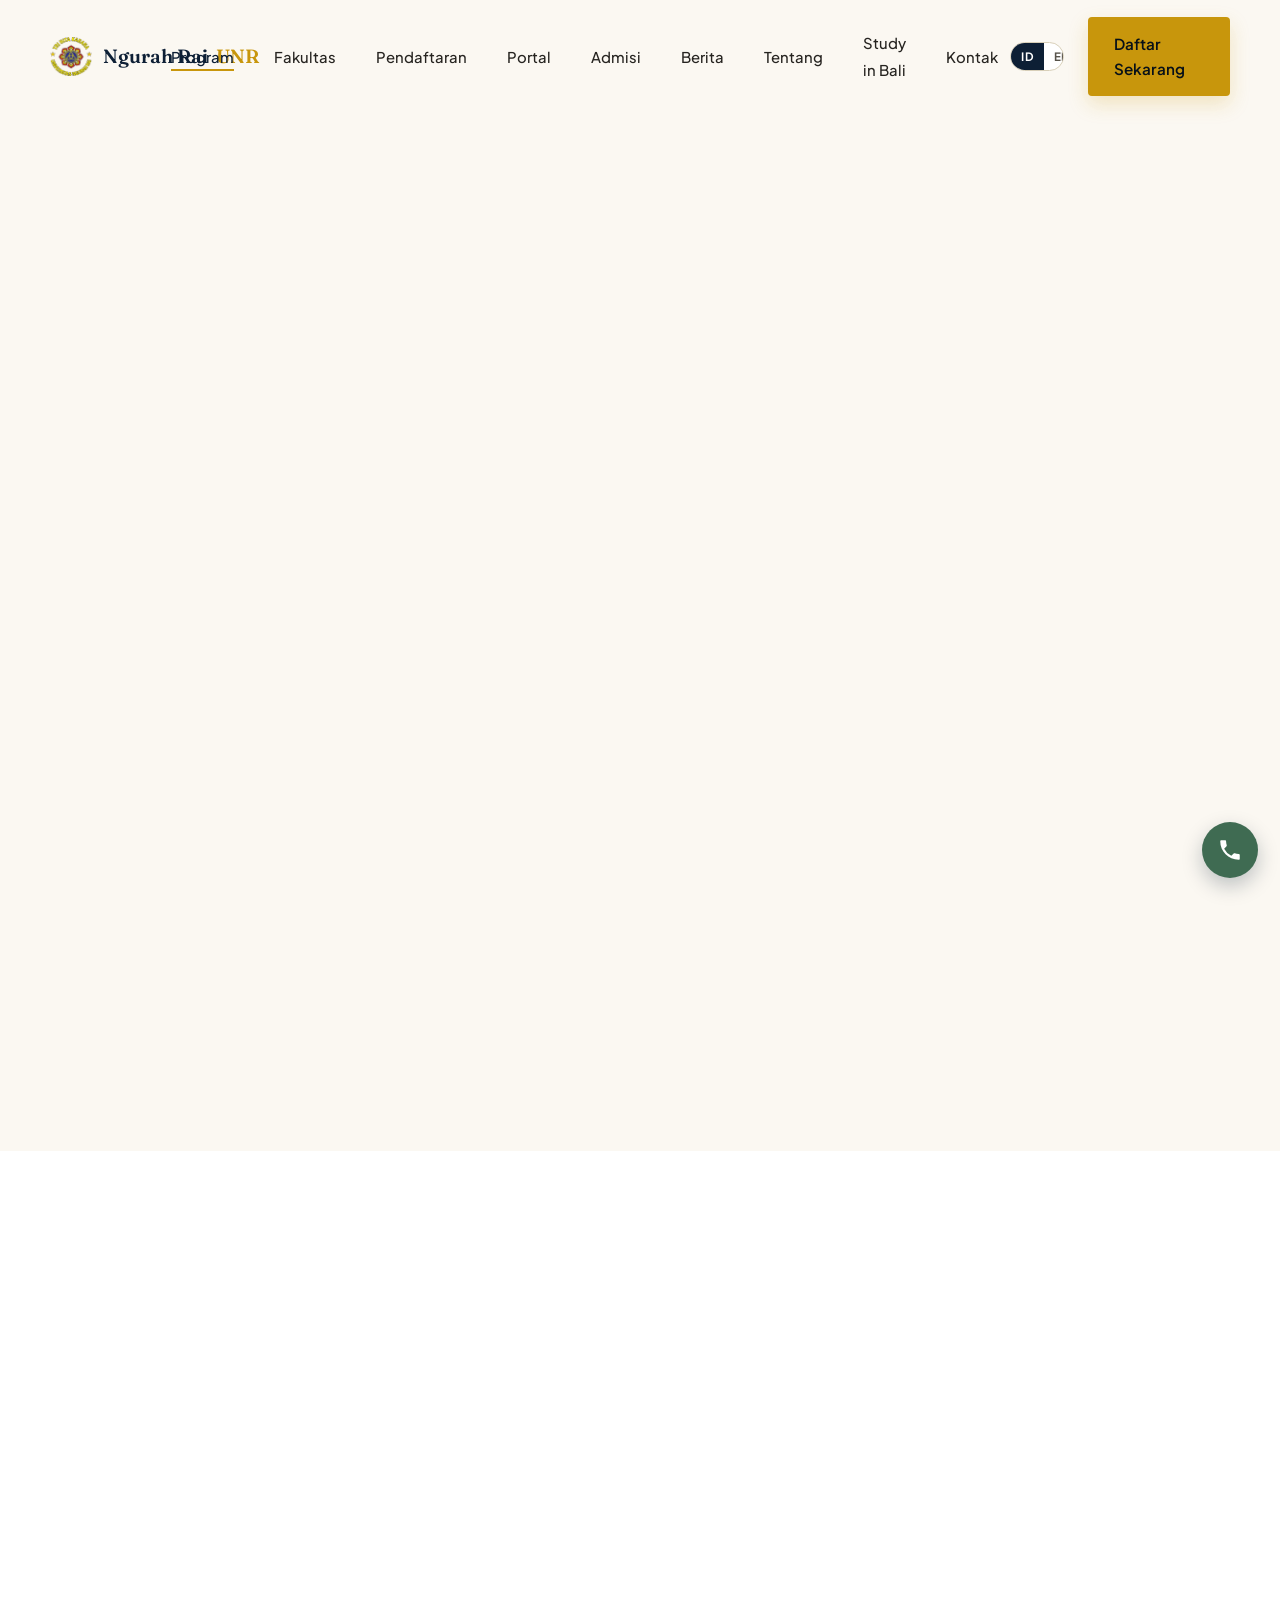
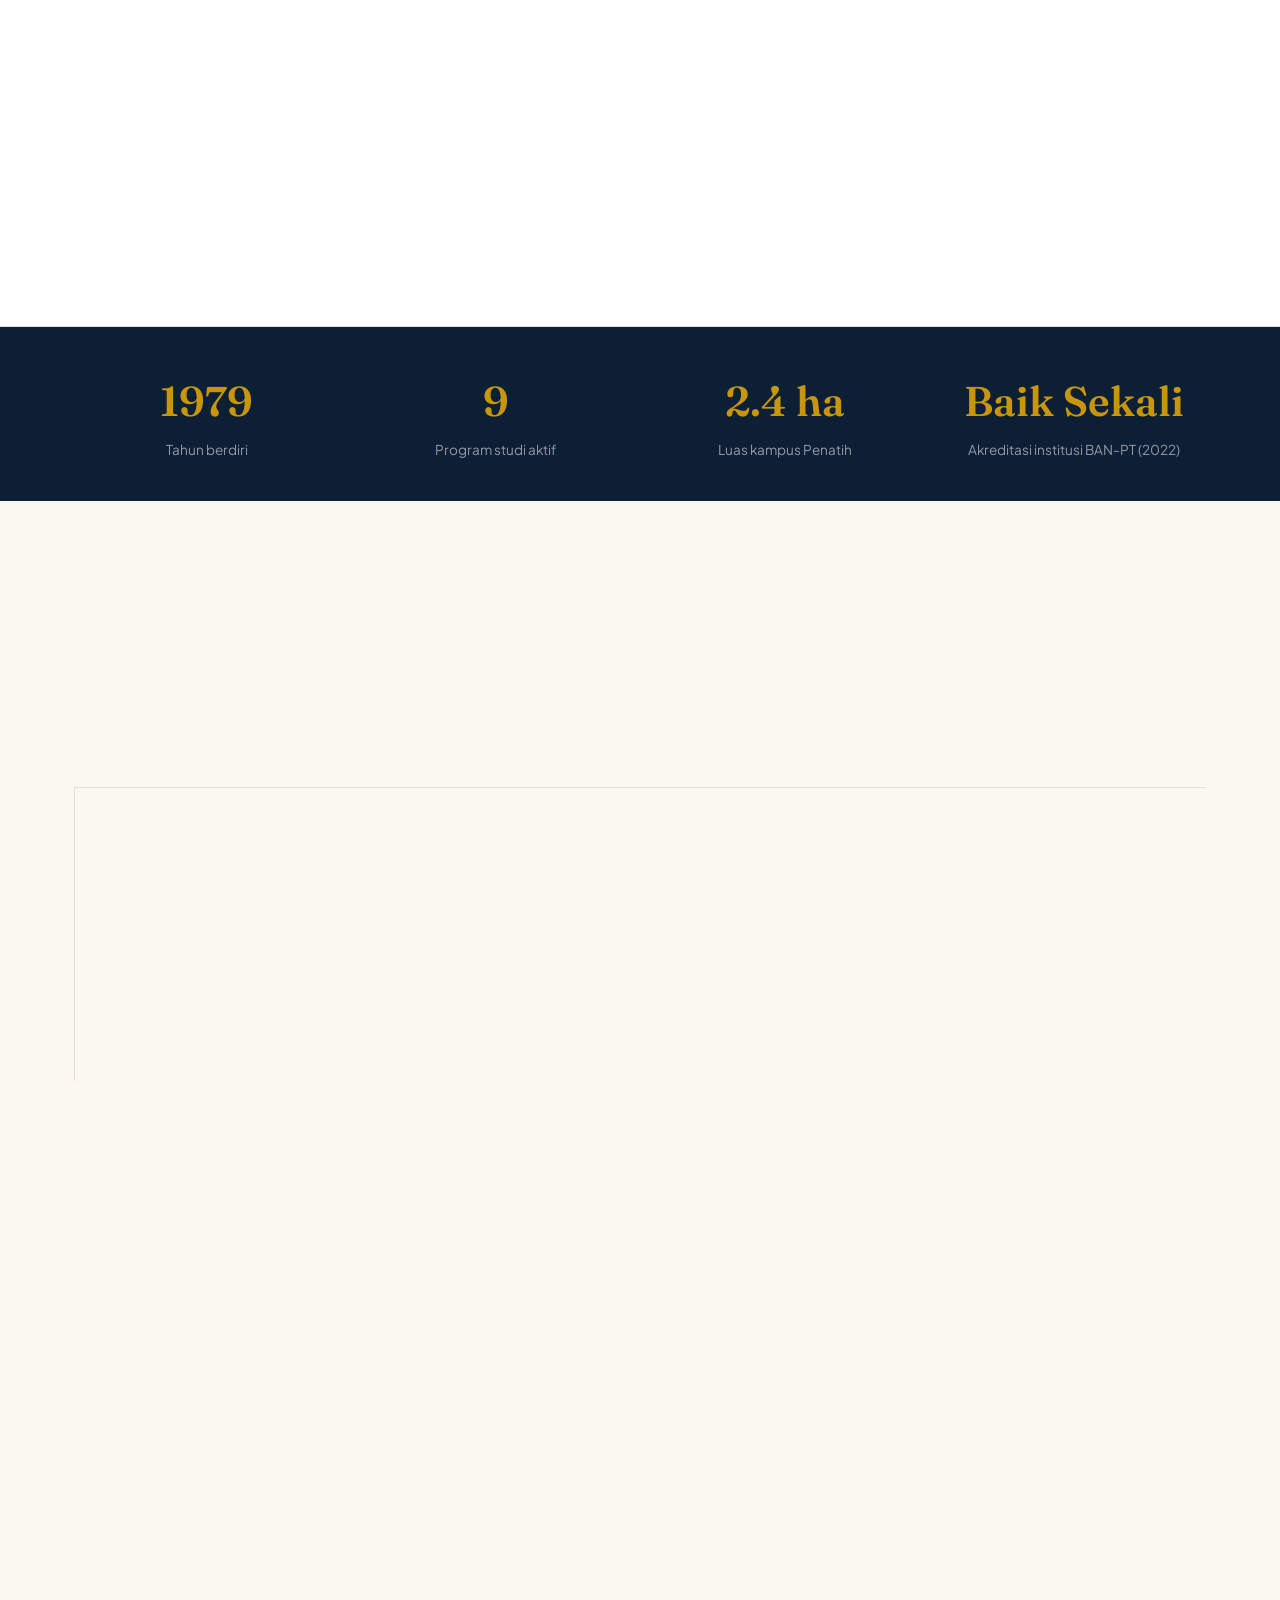
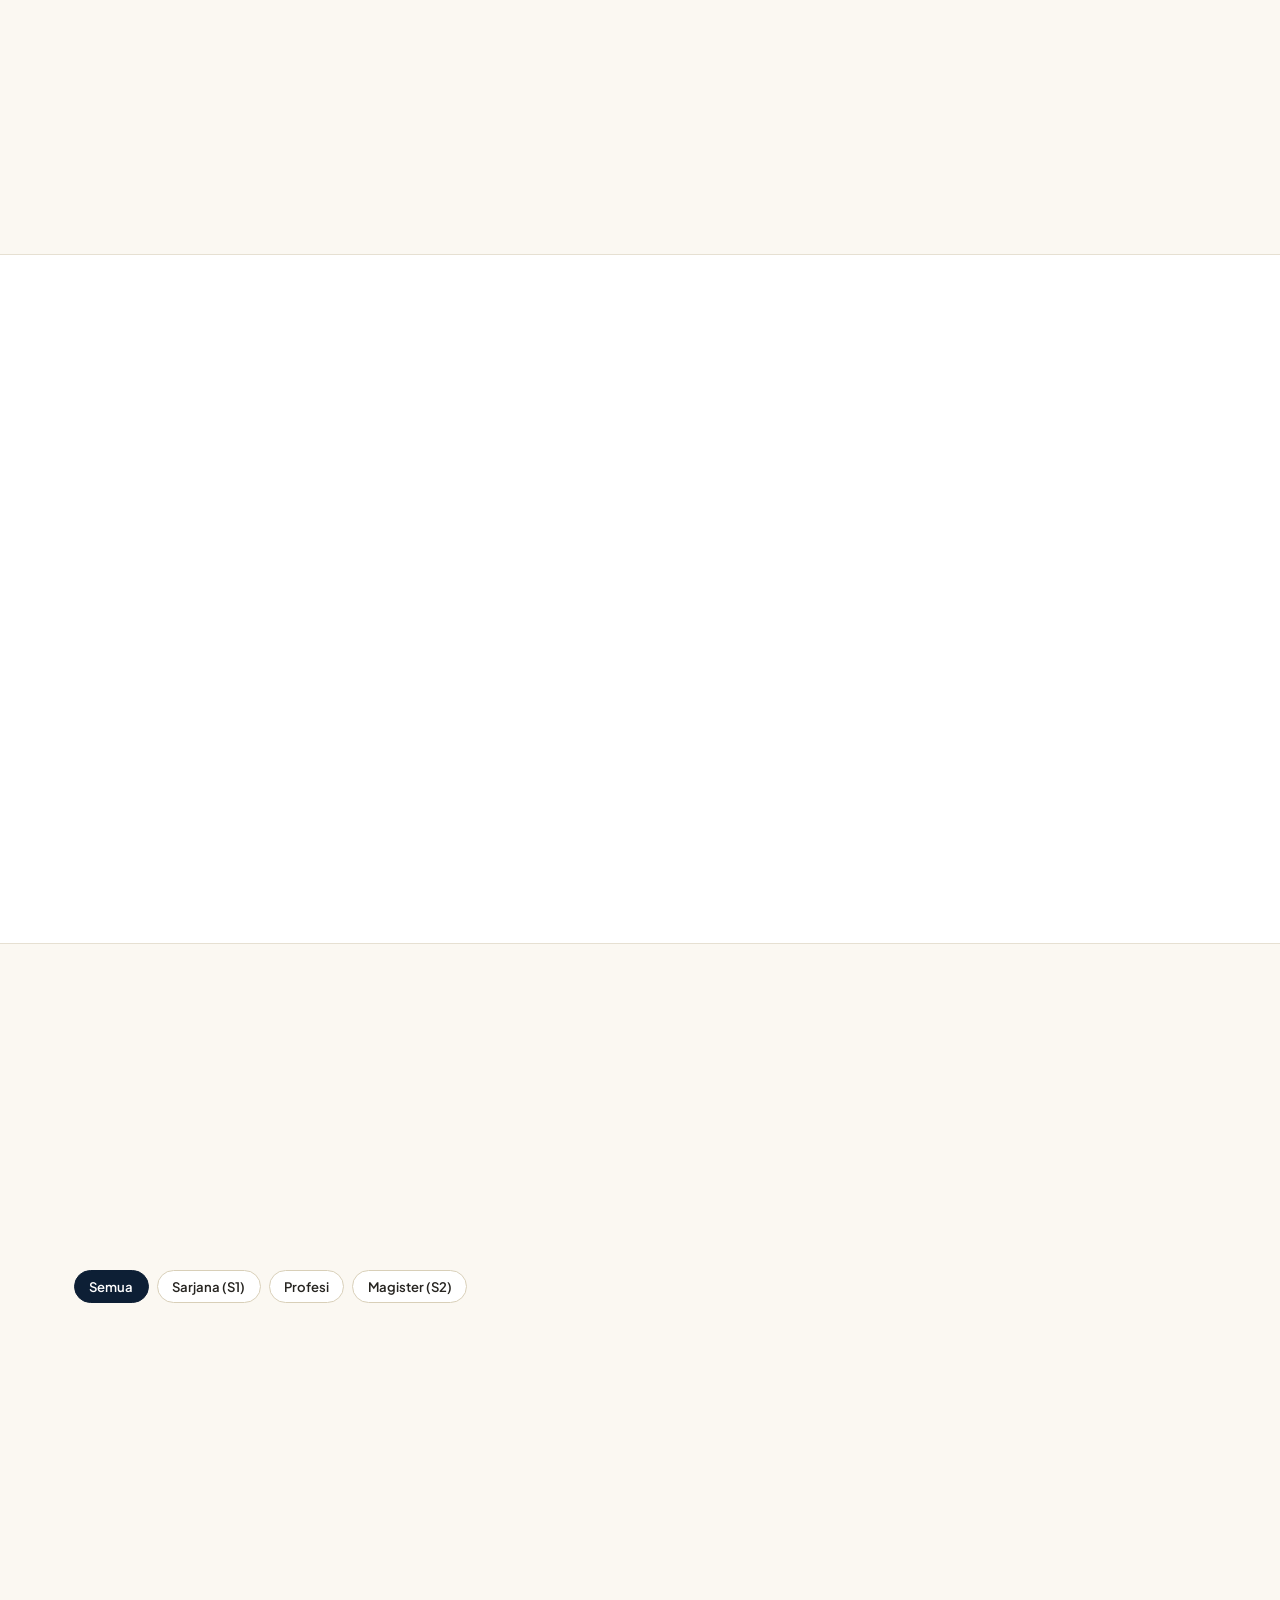
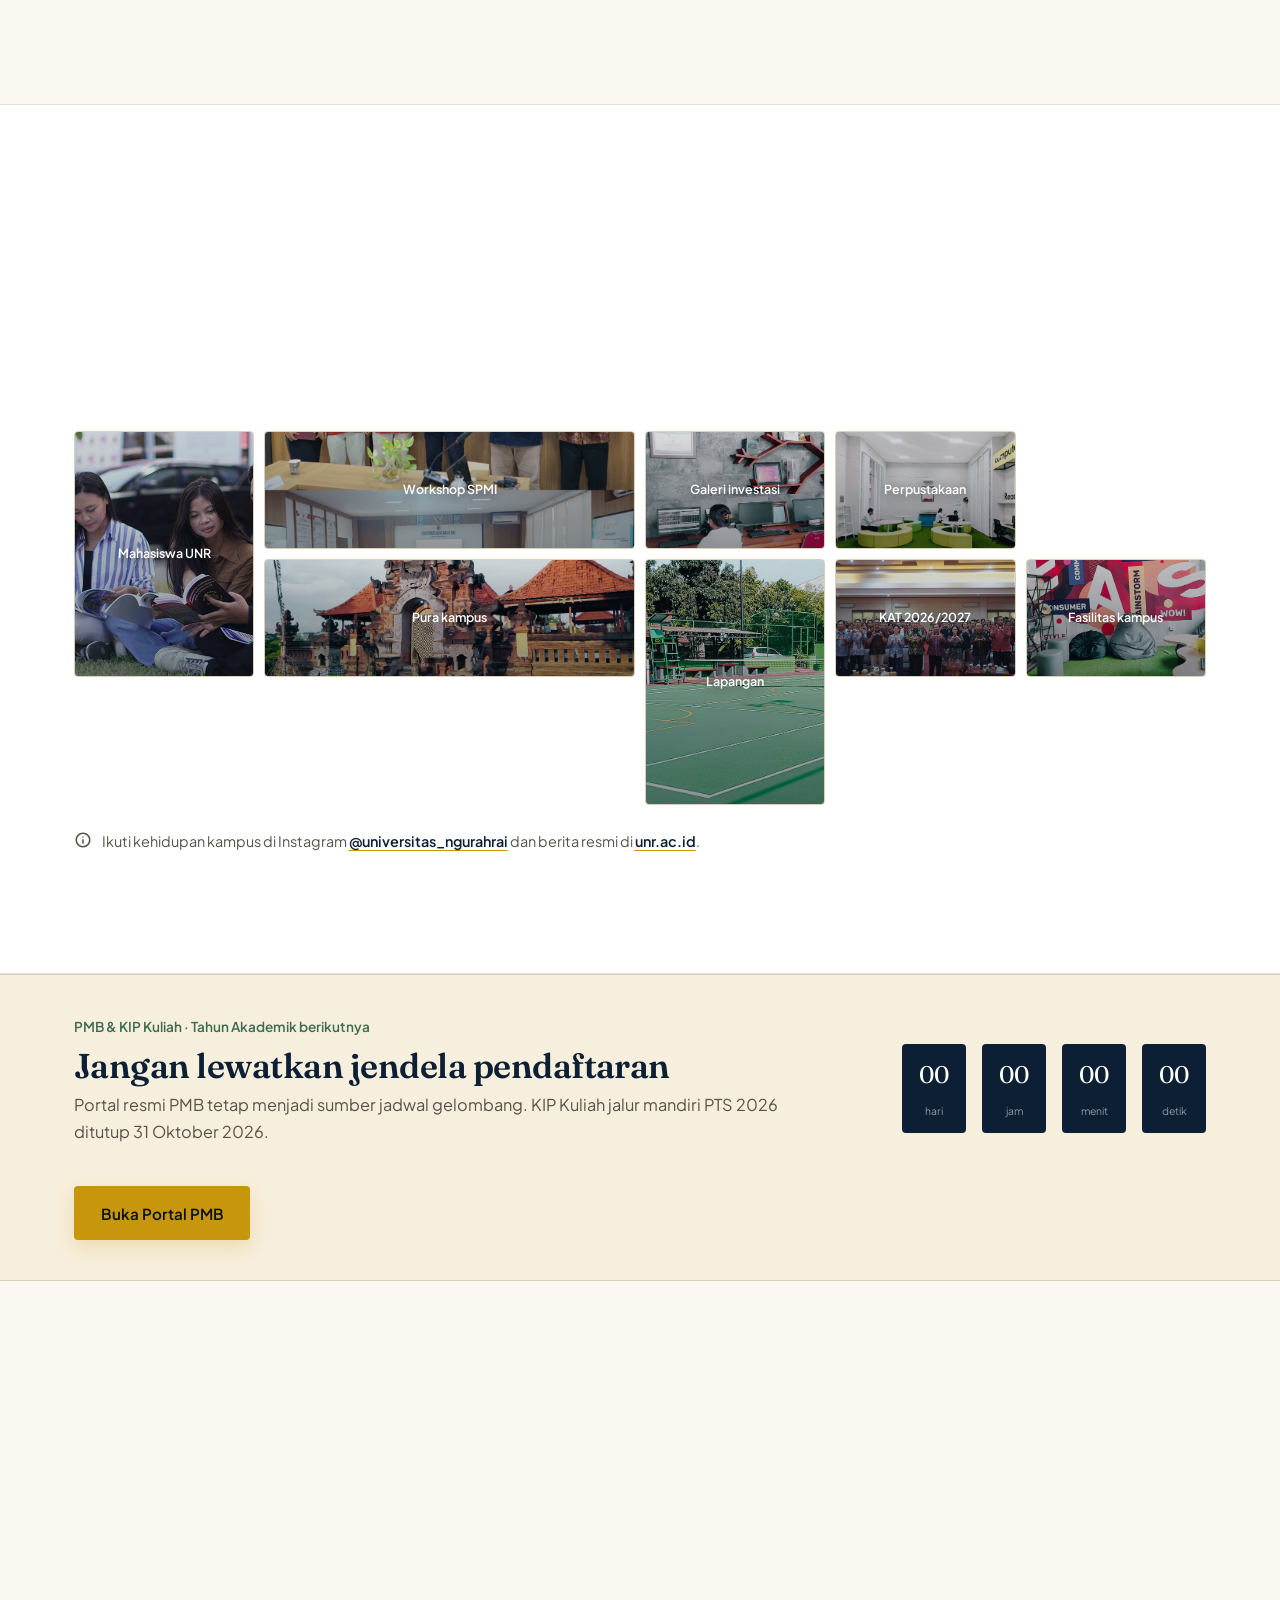
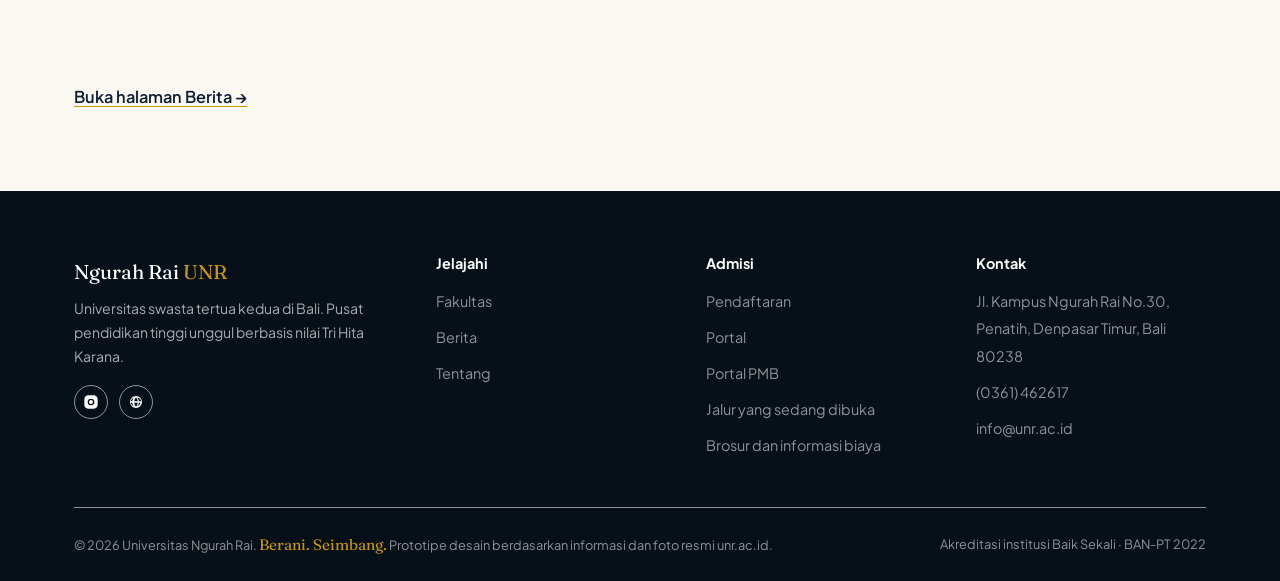
==== index.html @ 40f08c96 "Bring every page in line with the locked brand spec and Study in Bali. Add SEO/OG, split PMB fees fr" ====
<!DOCTYPE html>
<html lang="id">
<head>
<meta charset="UTF-8">
<meta name="viewport" content="width=device-width, initial-scale=1.0">
<title>UNR Denpasar — Berani sejak dari nama. Seimbang dalam setiap langkah.</title>
<meta name="description" content="Kampus swasta tertua kedua di Bali, berdiri 23 Mei 1979 di Denpasar. Empat fakultas, sembilan program studi, berlandaskan Tri Hita Karana.">
<link rel="canonical" href="https://unr.ac.id/">
<meta property="og:title" content="UNR Denpasar — Berani sejak dari nama. Seimbang dalam setiap langkah.">
<meta property="og:description" content="Kampus swasta tertua kedua di Bali, berdiri 23 Mei 1979 di Denpasar. Empat fakultas, sembilan program studi, berlandaskan Tri Hita Karana.">
<meta property="og:image" content="https://unr.ac.id/assets/img/hero.jpg">
<meta property="og:url" content="https://unr.ac.id/">
<meta property="og:type" content="website">
<meta name="twitter:card" content="summary_large_image">
<link rel="preconnect" href="https://fonts.googleapis.com">
<link rel="preconnect" href="https://fonts.gstatic.com" crossorigin>
<link href="https://fonts.googleapis.com/css2?family=Fraunces:ital,opsz,wght@0,9..144,400;0,9..144,500;0,9..144,600;1,9..144,500&family=Plus+Jakarta+Sans:wght@400;500;600;700&display=swap" rel="stylesheet">
<link rel="icon" href="/favicon.ico" sizes="any">
<link rel="icon" type="image/png" sizes="32x32" href="/assets/img/favicon-32.png">
<link rel="icon" type="image/png" sizes="192x192" href="/assets/img/favicon-192.png">
<link rel="apple-touch-icon" href="/apple-touch-icon.png">
<link rel="stylesheet" href="assets/style.css">
</head>
<body data-page="home">
<a class="skip-link" href="#main" data-i18n="skip">Langsung ke konten</a>
<div class="nav-overlay" aria-hidden="true"></div>

<header class="site-header">
  <div class="container nav-row">
    <a href="index.html" class="brand">
      <img src="assets/img/logo.png" alt="UNR" class="brand-logo">
      <span class="wordmark">Ngurah Rai <span>UNR</span></span>
    </a>
    <nav aria-label="Navigasi utama">
      <ul class="nav-links">
        <li><a href="index.html#program" class="active" data-i18n="nav.program">Program</a></li>
        <li><a href="fakultas.html" data-i18n="nav.fakultas">Fakultas</a></li>
        <li><a href="pendaftaran.html" data-i18n="nav.daftar">Pendaftaran</a></li>
        <li><a href="portal.html" data-i18n="nav.portal">Portal</a></li>
        <li><a href="pmb.html" data-i18n="nav.admisi">Admisi</a></li>
        <li><a href="berita.html" data-i18n="nav.berita">Berita</a></li>
        <li><a href="tentang.html" data-i18n="nav.tentang">Tentang</a></li>
          <li><a href="study-in-bali.html">Study in Bali</a></li>
        <li><a href="kontak.html" data-i18n="nav.kontak">Kontak</a></li>
      </ul>
    </nav>
    <div class="nav-cta">
      <div class="lang-switch" role="group" aria-label="Language">
        <button type="button" data-lang="id" class="active">ID</button>
        <button type="button" data-lang="en">EN</button>
      </div>
      <a href="pmb.html" class="btn btn-primary" data-i18n="cta.apply">Daftar Sekarang</a>
      <button class="nav-toggle" aria-label="Buka menu" aria-expanded="false" data-i18n-aria="cta.menu">
        <svg viewBox="0 0 24 24" fill="none" stroke="currentColor" stroke-width="2.2"><path d="M3 6h18M3 12h18M3 18h18"/></svg>
      </button>
    </div>
  </div>
</header>

<main id="main">

  <section class="hero">
    <div class="container hero-grid">
      <div>
      <div data-reveal>
        <p class="hero-eyebrow" data-i18n="hero.eyebrow">Universitas Ngurah Rai · Penatih, Denpasar Timur</p>
        <h1 data-hero-title>
          <span class="hero-word">Berani</span> <span class="hero-word">sejak</span>
          <span class="hero-word">dari</span> <span class="hero-word">nama.</span><br>
          <span class="hero-word">Seimbang</span> <span class="hero-word">dalam</span>
          <span class="hero-word">setiap</span> <span class="hero-word">langkah.</span>
        </h1>
        <dl class="hero-answers">
          <div>
            <dt>Siapa kami</dt>
            <dd>Universitas swasta di Penatih, Denpasar Timur — berdiri 23 Mei 1979, tertua kedua di Bali.</dd>
          </div>
          <div>
            <dt>Yang membedakan</dt>
            <dd class="position-line">Berani sejak dari nama. Seimbang dalam setiap langkah.</dd>
          </div>
          <div>
            <dt>Yang bisa dipelajari</dt>
            <dd>Empat fakultas, sembilan program: Arsitektur, Teknik Sipil, Profesi Insinyur, Manajemen, Hukum, Administrasi Publik, Magister Hukum, Magister Administrasi Publik, Magister Manajemen Inovasi.</dd>
          </div>
          <div>
            <dt>Berapa biayanya</dt>
            <dd>Biaya pendaftaran dan SPP semester dipisah di halaman PMB. Angka yang belum dikonfirmasi Admisi ditandai TODO, bukan ditebak.</dd>
          </div>
          <div>
            <dt>Cara mendaftar</dt>
            <dd>Satu langkah: buka halaman PMB, pilih jalur, lalu daftar.</dd>
          </div>
        </dl>
        <div class="hero-actions">
          <a href="pmb.html" class="btn btn-primary" data-i18n="cta.pmb">Daftar via PMB UNR</a>
        </div>
      </div>
      </div>

      <div class="hero-visual" data-reveal="right">
        <div class="motif-frame">
          <div class="photo-placeholder">
            <span class="hero-shine" aria-hidden="true"></span>
            <img src="assets/img/hero.jpg" alt="Visual penerimaan mahasiswa Universitas Ngurah Rai" width="1600" height="800" data-lightbox="assets/img/hero.jpg" loading="lazy">
            <span class="placeholder-tag" data-i18n="hero.tag">Visual resmi UNR — dari unr.ac.id</span>
          </div>
        </div>
        <p class="motif-caption" data-i18n="hero.caption">Identitas UNR: keberanian I Gusti Ngurah Rai, keseimbangan Tri Hita Karana</p>
        <p class="hero-outro" data-i18n="hero.outro">Berani. Seimbang.</p>
      </div>
    </div>
    <div class="container">
      <div class="quick-links" data-reveal>
        <a class="quick-link" href="#program"><strong data-i18n="q.p">Program Studi</strong><span data-i18n="q.psub">S1, Profesi, dan S2</span></a>
        <a class="quick-link" href="pendaftaran.html"><strong data-i18n="q.d">Cara Daftar</strong><span data-i18n="q.dsub">Alur, jalur, dan biaya daftar</span></a>
        <a class="quick-link" href="portal.html"><strong data-i18n="q.portal">Portal</strong><span data-i18n="q.portalSub">Layanan dan tautan kampus</span></a>
        <a class="quick-link" href="tentang.html"><strong data-i18n="q.v">Visi 2040</strong><span data-i18n="q.vsub">Tri Hita Karana &amp; akreditasi</span></a>
        <a class="quick-link" href="kontak.html"><strong data-i18n="q.c">Hubungi Kami</strong><span data-i18n="q.csub">(0361) 462617</span></a>
      </div>
    </div>
  </section>

  <section id="wajah-kampus" class="wajah-kampus faces-section">
    <div class="container">
      <div class="section-head" data-reveal>
        <p class="kicker" data-i18n="faces.k">Wajah Kampus</p>
        <h2 data-i18n="faces.t">Wajah Kampus</h2>
        <p data-i18n="faces.p">Di UNR, belajar bukan cuma di kelas. Ini wajah mahasiswa dan dosen yang tiap hari menjadikan Tri Hita Karana nyata — di lab, di desa, dan di organisasi.</p>
      </div>
      <div class="wajah-grid faces-grid">
        <figure class="faces-card" data-reveal>
          <!-- Replace with official campus photo: mahasiswa praktik laboratorium -->
          <img src="assets/img/mahasiswa.png" alt="Mahasiswa UNR sedang praktik di laboratorium" width="960" height="720" loading="lazy">
          <figcaption data-i18n="faces.c1">Belajar aplikatif di kampus Penatih</figcaption>
        </figure>
        <figure class="faces-card" data-reveal data-reveal-delay="60">
          <div class="photo-todo" role="img" aria-label="TODO: needs photo day">TODO: needs photo day — mahasiswa di kelas atau organisasi, bukan foto gedung atau stok.</div>
          <figcaption data-i18n="faces.c2">Dosen mendampingi, bukan cuma mengajar</figcaption>
        </figure>
        <figure class="faces-card" data-reveal data-reveal-delay="120">
          <!-- Replace with official campus photo: mahasiswa organisasi dan pengabdian desa -->
          <img src="assets/img/berita-desa.jpg" alt="Mahasiswa UNR dalam kegiatan organisasi kampus" width="800" height="600" loading="lazy">
          <figcaption data-i18n="faces.c3">Organisasi &amp; pengabdian desa</figcaption>
        </figure>
      </div>
      <div class="faces-cta" data-reveal>
        <a href="pmb.html" class="btn btn-primary cta" data-i18n="cta.pmb">Daftar via PMB UNR</a>
      </div>
    </div>
  </section>

  <section class="stat-strip section-tight">
    <div class="container stat-grid">
      <div>
        <span class="stat-number">1979</span>
        <div class="stat-label" data-i18n="stat.y">Tahun berdiri</div>
      </div>
      <div>
        <span class="stat-number">9</span>
        <div class="stat-label" data-i18n="stat.p">Program studi aktif</div>
      </div>
      <div>
        <span class="stat-number">2.4 ha</span>
        <div class="stat-label" data-i18n="stat.a">Luas kampus Penatih</div>
      </div>
      <div>
        <span class="stat-number">Baik Sekali</span>
        <div class="stat-label" data-i18n="stat.acc">Akreditasi institusi BAN-PT (2022)</div>
      </div>
    </div>
  </section>

  <section>
    <div class="container">
      <div class="section-head" data-reveal>
        <p class="kicker" data-i18n="why.k">Kenapa Pilih UNR</p>
        <h2 data-i18n="why.t">Empat alasan memilih belajar di Penatih</h2>
        <p class="why-value">Kampus Anti Nganggur — pesan kampus, bukan menu navigasi: kuliah diarahkan ke praktik, pengabdian, dan kerja, bukan hanya gelar.</p>
      </div>
      <div class="feature-grid">
        <div class="feature-item" data-reveal data-reveal-delay="0">
          <svg class="feature-mark" viewBox="0 0 34 34" fill="none" stroke="currentColor" stroke-width="1.6">
            <circle cx="17" cy="17" r="6"/><circle cx="17" cy="17" r="13"/>
          </svg>
          <h3>Kampus Anti Nganggur</h3>
          <p>Mahasiswa didorong terjun ke desa, lab, dan organisasi supaya lulusan terbiasa bekerja, bukan menunggu lowongan.</p>
        </div>
        <div class="feature-item" data-reveal data-reveal-delay="80">
          <svg class="feature-mark" viewBox="0 0 34 34" fill="none" stroke="currentColor" stroke-width="1.6">
            <path d="M6 26 L14 12 L20 20 L28 8"/><circle cx="28" cy="8" r="2" fill="currentColor" stroke="none"/>
          </svg>
          <h3 data-i18n="why.h2">Terdekat dengan praktik</h3>
          <p data-i18n="why.p2">Mahasiswa belajar di Denpasar: hukum berdekatan dengan lembaga, bisnis dekat dengan pariwisata, teknik dekat dengan pembangunan kota.</p>
        </div>
        <div class="feature-item" data-reveal data-reveal-delay="160">
          <svg class="feature-mark" viewBox="0 0 34 34" fill="none" stroke="currentColor" stroke-width="1.6">
            <path d="M8 24 C8 14 26 14 26 24" /><path d="M17 6 V14"/>
          </svg>
          <h3 data-i18n="why.h3">Inklusif &amp; terjangkau</h3>
          <p data-i18n="why.p3">Sejak 1979 UNR hadir agar lebih banyak masyarakat Bali dan Nusa Tenggara bisa mengakses pendidikan tinggi berkualitas.</p>
        </div>
        <div class="feature-item" data-reveal data-reveal-delay="240">
          <svg class="feature-mark" viewBox="0 0 34 34" fill="none" stroke="currentColor" stroke-width="1.6">
            <circle cx="17" cy="17" r="12"/><path d="M5 17 H29 M17 5 V29 M9 9 C14 14 20 14 25 9 M9 25 C14 20 20 20 25 25"/>
          </svg>
          <h3 data-i18n="why.h4">Arah 2040</h3>
          <p data-i18n="why.p4">Visi resmi: menghasilkan SDM kompeten dan berdaya saing dalam IPTEK, berlandaskan kerakyatan dan Tri Hita Karana.</p>
        </div>
      </div>
    </div>
  </section>

  <section id="tri-hita-karana">
    <div class="container">
      <div class="section-head" data-reveal>
        <p class="kicker">Tri Hita Karana, bahasa sehari-hari</p>
        <h2>Tiga hubungan yang mahasiswa rasakan setiap minggu</h2>
        <p>Bukan hanya istilah. Ini cara kampus menjelaskan keseimbangan — dengan contoh yang bisa dibayangkan.</p>
      </div>
      <div class="thk-grid">
        <article class="thk-card" data-reveal>
          <h3>Parhyangan — hubungan dengan yang suci</h3>
          <p>Contoh: mahasiswa ikut upacara di pura kampus sebelum ujian, atau menenangkan diri di ruang ibadah sebelum presentasi.</p>
        </article>
        <article class="thk-card" data-reveal>
          <h3>Pawongan — hubungan dengan sesama</h3>
          <p>Contoh: satu kelompok KAT tinggal di desa, berbagi kerja dengan warga, lalu menyusun laporan bersama dosen pendamping.</p>
        </article>
        <article class="thk-card palemahan" data-reveal>
          <h3>Palemahan — hubungan dengan alam</h3>
          <p>Contoh: mahasiswa arsitektur mengukur angin dan pohon di halaman kampus sebelum merancang atap, bukan hanya meniru gambar dari internet.</p>
        </article>
      </div>
    </div>
  </section>

  <section id="sambutan" style="background:var(--paper); border-top:1px solid var(--line); border-bottom:1px solid var(--line);">
    <div class="container rector-block">
      <div class="rector-portrait" data-reveal="left">
        <img src="assets/img/rektor.png" alt="Rektor Universitas Ngurah Rai Prof. Dr. Ni Putu Tirka Widanti" width="640" height="800" loading="lazy">
        <div class="badge">
          <strong>Prof. Dr. Ni Putu Tirka Widanti, S.S., M.M., M.Hum.</strong>
          <span data-i18n="rector.role">Rektor UNR · 2026–2030</span>
        </div>
      </div>
      <div data-reveal="right">
        <p class="kicker" data-i18n="rector.k">Sambutan Rektor</p>
        <h2 data-i18n="rector.t">Selamat datang di rumah akademik yang berpijak pada Tri Hita Karana</h2>
        <p data-i18n="rector.p1">
          Di era yang penuh perubahan dan inovasi, portal ini kami persembahkan untuk
          masyarakat akademik, calon pemimpin masa depan, mitra strategis, dan siapa pun
          yang ingin menyelami semangat Universitas Ngurah Rai.
        </p>
        <p class="story-quote" data-i18n="rector.q">
          “Menjadi Universitas Unggulan Berkelas Dunia yang Berlandaskan Nilai-Nilai
          Tri Hita Karana untuk Kemaslahatan Bangsa dan Dunia.”
        </p>
        <p data-i18n="rector.p2">
          Setiap kebijakan diarahkan untuk mewujudkan visi itu — dengan tata kelola yang
          sehat, riset yang berdampak, dan regenerasi kepemimpinan.
        </p>
        <a href="tentang.html" class="text-link" data-i18n="rector.link">Baca visi, misi, dan sejarah resmi →</a>
      </div>
    </div>
  </section>

  <section id="program">
    <div class="container">
      <div class="section-head" data-reveal>
        <p class="kicker" data-i18n="prog.k">Program Studi</p>
        <h2 data-i18n="prog.t">Empat fakultas, satu pascasarjana, sembilan program aktif</h2>
        <p data-i18n="prog.p">Sumber resmi: situs UNR dan portal PMB. Filter jenjang, atau buka halaman Fakultas untuk profil lengkap.</p>
      </div>
      <div class="filter-row" role="group" aria-label="Filter jenjang program">
        <button class="filter-chip active" data-filter="all" aria-pressed="true" data-i18n="prog.all">Semua</button>
        <button class="filter-chip" data-filter="s1" aria-pressed="false" data-i18n="prog.s1">Sarjana (S1)</button>
        <button class="filter-chip" data-filter="prof" aria-pressed="false" data-i18n="prog.prof">Profesi</button>
        <button class="filter-chip" data-filter="s2" aria-pressed="false" data-i18n="prog.s2">Magister (S2)</button>
      </div>
      <div class="program-grid">
        <article class="program-card" data-program="s1" data-reveal>
          <span class="program-tag">S1 · FISHUM</span>
          <h3 data-i18n="prog.ap">Administrasi Publik</h3>
          <p data-i18n="prog.apP">Fakultas Ilmu Sosial dan Humaniora — memahami pemerintahan, kebijakan, dan pelayanan publik yang berjalan berdampingan dengan adat Bali.</p>
          <p class="program-fee" data-i18n="prog.fee">Jalur masuk tersedia di portal PMB</p>
          <a href="pmb.html#program-pmb" class="text-link" data-i18n="prog.more">Lihat jalur pendaftaran →</a>
        </article>
        <article class="program-card" data-program="s1" data-reveal data-reveal-delay="60">
          <span class="program-tag">S1 · FEB</span>
          <h3 data-i18n="prog.mn">Manajemen</h3>
          <p data-i18n="prog.mnP">Fakultas Ekonomi dan Bisnis — menyiapkan lulusan kompeten di bisnis, UMKM, dan ekonomi jasa yang menjadi tulang punggung Bali.</p>
          <p class="program-fee" data-i18n="prog.fee">Jalur masuk tersedia di portal PMB</p>
          <a href="pmb.html#program-pmb" class="text-link" data-i18n="prog.more">Lihat jalur pendaftaran →</a>
        </article>
        <article class="program-card" data-program="s1" data-reveal data-reveal-delay="120">
          <span class="program-tag">S1 · FH</span>
          <h3 data-i18n="prog.ih">Hukum</h3>
          <p data-i18n="prog.ihP">Fakultas Hukum — mencetak sarjana hukum yang menguasai norma formal sekaligus kearifan lokal dan praktik peradilan.</p>
          <p class="program-fee" data-i18n="prog.fee">Jalur masuk tersedia di portal PMB</p>
          <a href="pmb.html#program-pmb" class="text-link" data-i18n="prog.more">Lihat jalur pendaftaran →</a>
        </article>
        <article class="program-card" data-program="s1" data-reveal data-reveal-delay="180">
          <span class="program-tag">S1 · FST</span>
          <h3 data-i18n="prog.ts">Teknik Sipil</h3>
          <p data-i18n="prog.tsP">Fakultas Sains dan Teknologi — konstruksi, infrastruktur, dan laboratorium beton serta material jalan di kampus 2,4 hektar.</p>
          <p class="program-fee" data-i18n="prog.fee">Jalur masuk tersedia di portal PMB</p>
          <a href="pmb.html#program-pmb" class="text-link" data-i18n="prog.more">Lihat jalur pendaftaran →</a>
        </article>
        <article class="program-card" data-program="s1" data-reveal>
          <span class="program-tag">S1 · FST</span>
          <h3 data-i18n="prog.ar">Arsitektur</h3>
          <p data-i18n="prog.arP">Merancang ruang yang berdialog dengan iklim tropis, budaya Bali, dan pertumbuhan kota Denpasar.</p>
          <p class="program-fee" data-i18n="prog.fee">Jalur masuk tersedia di portal PMB</p>
          <a href="pmb.html#program-pmb" class="text-link" data-i18n="prog.more">Lihat jalur pendaftaran →</a>
        </article>
        <article class="program-card" data-program="prof" data-reveal data-reveal-delay="60">
          <span class="program-tag">Profesi · FST</span>
          <h3 data-i18n="prog.ppi">Profesi Insinyur</h3>
          <p data-i18n="prog.ppiP">Dibuka 2024 di bawah Fakultas Sains dan Teknologi untuk jenjang profesi insinyur.</p>
          <p class="program-fee">Biaya pendaftaran (bukan SPP): Rp 500.000 — sumber pmb.unr.ac.id. SPP semester: TODO: rincian SPP Profesi Insinyur dari Bagian Admisi</p>
          <a href="pmb.html#program-pmb" class="text-link" data-i18n="prog.ppiMore">Cek gelombang di PMB →</a>
        </article>
        <article class="program-card" data-program="s2" data-reveal data-reveal-delay="120">
          <span class="program-tag">S2 · Pascasarjana</span>
          <h3 data-i18n="prog.map">Magister Administrasi Publik</h3>
          <p data-i18n="prog.mapP">Program pascasarjana pertama UNR (dibuka 2008) untuk penguatan kapasitas kebijakan dan pelayanan publik.</p>
          <p class="program-fee" data-i18n="prog.fee2">Informasi gelombang di portal PMB</p>
          <a href="pmb.html#program-pmb" class="text-link" data-i18n="prog.s2more">Lihat program S2 →</a>
        </article>
        <article class="program-card" data-program="s2" data-reveal data-reveal-delay="180">
          <span class="program-tag">S2 · Pascasarjana</span>
          <h3 data-i18n="prog.mh">Magister Hukum</h3>
          <p data-i18n="prog.mhP">Dibuka 2014 — pendalaman keilmuan hukum bagi praktisi, akademisi, dan aparatur.</p>
          <p class="program-fee" data-i18n="prog.fee2">Informasi gelombang di portal PMB</p>
          <a href="pmb.html#program-pmb" class="text-link" data-i18n="prog.s2more">Lihat program S2 →</a>
        </article>
        <article class="program-card" data-program="s2" data-reveal>
          <span class="program-tag">S2 · Pascasarjana</span>
          <h3 data-i18n="prog.mmi">Magister Manajemen Inovasi</h3>
          <p data-i18n="prog.mmiP">Program baru 2024 — merancang inovasi organisasi dan bisnis di tengah ekonomi kreatif Bali.</p>
          <p class="program-fee" data-i18n="prog.fee2">Informasi gelombang di portal PMB</p>
          <a href="pmb.html#program-pmb" class="text-link" data-i18n="prog.s2more">Lihat program S2 →</a>
        </article>
      </div>
    </div>
  </section>

  <section id="fasilitas">
    <div class="container">
      <div class="section-head" data-reveal>
        <p class="kicker" data-i18n="fac.k">Fasilitas</p>
        <h2 data-i18n="fac.t">Kampus 2,4 hektar di Penatih, Denpasar Timur</h2>
        <p data-i18n="fac.p">Foto fasilitas berikut diambil dari situs resmi Universitas Ngurah Rai.</p>
      </div>
      <div class="facility-grid">
        <article class="facility-card" data-reveal>
          <div class="facility-media" data-lightbox="assets/img/gedung.jpg"><img src="assets/img/gedung.jpg" alt="Gedung kuliah UNR" width="800" height="500" loading="lazy"></div>
          <h3 data-i18n="fac.h1">Gedung kuliah</h3>
          <p data-i18n="fac.p1">Gedung perkuliahan dan pascasarjana di kampus Penatih.</p>
        </article>
        <article class="facility-card" data-reveal data-reveal-delay="80">
          <div class="facility-media" data-lightbox="assets/img/perpus.jpg"><img src="assets/img/perpus.jpg" alt="Perpustakaan UNR" width="800" height="500" loading="lazy"></div>
          <h3 data-i18n="fac.h2">Perpustakaan</h3>
          <p data-i18n="fac.p2">Ruang baca dan koleksi untuk menunjang riset serta tugas akhir.</p>
        </article>
        <article class="facility-card" data-reveal data-reveal-delay="160">
          <div class="facility-media" data-lightbox="assets/img/lapangan.jpg"><img src="assets/img/lapangan.jpg" alt="Lapangan olahraga UNR" width="800" height="500" loading="lazy"></div>
          <h3 data-i18n="fac.h3">Lapangan olahraga</h3>
          <p data-i18n="fac.p3">Tenis, basket, voli, futsal, bulu tangkis, dan sarana olahraga lain.</p>
        </article>
      </div>
    </div>
  </section>

  <section id="kehidupan-kampus" style="background:var(--paper); border-top:1px solid var(--line); border-bottom:1px solid var(--line);">
    <div class="container">
      <div class="section-head" data-reveal>
        <p class="kicker" data-i18n="life.k">Kehidupan Kampus</p>
        <h2 data-i18n="life.t">Kuliah aplikatif, pengabdian desa, dan organisasi mahasiswa</h2>
        <p data-i18n="life.p">Galeri memakai foto resmi UNR: gedung, pura kampus, perpustakaan, lapangan, dan kegiatan mahasiswa.</p>
      </div>
      <div class="gallery-grid">
        <div class="gallery-item tall" data-lightbox="assets/img/mahasiswa.png" style="background-image:linear-gradient(180deg,rgba(7,16,24,.15),rgba(7,16,24,.45)),url('assets/img/mahasiswa.png')" data-i18n="life.g1">Mahasiswa UNR</div>
        <div class="gallery-item wide" data-lightbox="assets/img/berita-spmi.jpg" style="background-image:linear-gradient(180deg,rgba(7,16,24,.1),rgba(7,16,24,.45)),url('assets/img/berita-spmi.jpg')" data-i18n="life.g2">Workshop SPMI</div>
        <div class="gallery-item" data-lightbox="assets/img/galeri-investasi.jpg" style="background-image:linear-gradient(180deg,rgba(7,16,24,.15),rgba(7,16,24,.45)),url('assets/img/galeri-investasi.jpg')" data-i18n="life.g3">Galeri investasi</div>
        <div class="gallery-item" data-lightbox="assets/img/perpus.jpg" style="background-image:linear-gradient(180deg,rgba(7,16,24,.15),rgba(7,16,24,.45)),url('assets/img/perpus.jpg')" data-i18n="life.g4">Perpustakaan</div>
        <div class="gallery-item wide" data-lightbox="assets/img/pura.jpg" style="background-image:linear-gradient(180deg,rgba(7,16,24,.12),rgba(7,16,24,.45)),url('assets/img/pura.jpg')" data-i18n="life.g5">Pura kampus</div>
        <div class="gallery-item tall" data-lightbox="assets/img/lapangan.jpg" style="background-image:linear-gradient(180deg,rgba(7,16,24,.15),rgba(7,16,24,.45)),url('assets/img/lapangan.jpg')" data-i18n="life.g6">Lapangan</div>
        <div class="gallery-item" data-lightbox="assets/img/berita-kat.jpg" style="background-image:linear-gradient(180deg,rgba(7,16,24,.15),rgba(7,16,24,.45)),url('assets/img/berita-kat.jpg')" data-i18n="life.g7">KAT 2026/2027</div>
        <div class="gallery-item" data-lightbox="assets/img/fasilitas-2.jpg" style="background-image:linear-gradient(180deg,rgba(7,16,24,.15),rgba(7,16,24,.45)),url('assets/img/fasilitas-2.jpg')" data-i18n="life.g8">Fasilitas kampus</div>
      </div>
      <p class="follow-note">
        <svg width="18" height="18" viewBox="0 0 24 24" fill="currentColor"><path d="M12 2C6.5 2 2 6.5 2 12s4.5 10 10 10 10-4.5 10-10S17.5 2 12 2zm0 2a8 8 0 110 16 8 8 0 010-16zm0 3a1 1 0 100 2 1 1 0 000-2zm-1 4h2v6h-2z"/></svg>
        <span><span data-i18n="life.follow">Ikuti kehidupan kampus di Instagram</span>
        <a class="text-link" href="https://www.instagram.com/universitas_ngurahrai" target="_blank" rel="noopener">@universitas_ngurahrai</a>
        dan berita resmi di <a class="text-link" href="https://unr.ac.id" target="_blank" rel="noopener">unr.ac.id</a>.</span>
      </p>
    </div>
  </section>

  <section class="countdown-banner">
    <div class="container countdown-inner">
      <div class="countdown-copy">
        <p class="kicker" data-i18n="count.k">PMB &amp; KIP Kuliah · Tahun Akademik berikutnya</p>
        <h2 data-i18n="count.t">Jangan lewatkan jendela pendaftaran</h2>
        <p data-i18n="count.p">Portal resmi PMB tetap menjadi sumber jadwal gelombang. KIP Kuliah jalur mandiri PTS 2026 ditutup 31 Oktober 2026.</p>
        <p class="ext-note" data-countdown-ended hidden data-i18n="count.ended">Jendela ini telah berakhir — cek gelombang terbaru di pmb.unr.ac.id.</p>
      </div>
      <div class="countdown-timer" data-target="2026-10-31T23:59:59">
        <div class="timer-unit" data-unit="days"><span class="n">00</span><span class="u">hari</span></div>
        <div class="timer-unit" data-unit="hours"><span class="n">00</span><span class="u">jam</span></div>
        <div class="timer-unit" data-unit="minutes"><span class="n">00</span><span class="u">menit</span></div>
        <div class="timer-unit" data-unit="seconds"><span class="n">00</span><span class="u">detik</span></div>
      </div>
      <a href="pmb.html" class="btn btn-primary" data-i18n="cta.openPmb">Buka Portal PMB</a>
    </div>
  </section>

  <section>
    <div class="container story-grid">
      <div class="motif-frame" data-reveal="left">
        <div class="photo-placeholder" style="aspect-ratio:1/1; padding:0;">
          <img class="photo-real" src="assets/img/pura.jpg" alt="Pura di kampus Universitas Ngurah Rai" data-lightbox="assets/img/pura.jpg" loading="lazy">
        </div>
      </div>
      <div data-reveal="right">
        <p class="kicker" data-i18n="thk.k">Tri Hita Karana, Bukan Sekadar Kata</p>
        <h2 data-i18n="thk.t">Tiga hubungan yang kami hidupkan di kampus</h2>
        <div class="pillar-row">
          <span class="pillar"><span class="dot"></span> <span data-i18n="thk.p1">Parhyangan — dengan Tuhan</span></span>
          <span class="pillar"><span class="dot"></span> <span data-i18n="thk.p2">Pawongan — dengan sesama</span></span>
          <span class="pillar"><span class="dot"></span> <span data-i18n="thk.p3">Palemahan — dengan alam</span></span>
        </div>
        <p data-i18n="thk.p">Diferensiasi misi UNR: menjadi pusat pendidikan tinggi unggul berbasis nilai Tri Hita Karana yang inklusif, inovatif, dan berdaya saing global.</p>
        <a href="tentang.html#tri-hita-karana" class="text-link" data-i18n="thk.link">Pelajari lebih lanjut tentang Tri Hita Karana →</a>
      </div>
    </div>
  </section>

  <section style="border-top:1px solid var(--line);">
    <div class="container">
      <div class="section-head" data-reveal>
        <p class="kicker" data-i18n="alum.k">Kata Alumni</p>
        <h2 data-i18n="alum.t">Suara lulusan yang sudah berkarya</h2>
        <p data-i18n="alum.p">Testimoni dan foto yang ditampilkan di situs resmi Universitas Ngurah Rai.</p>
      </div>
      <div class="slider" data-slider data-reveal>
        <div class="slider-track" data-slider-track>
          <blockquote class="slide alumni-slide" data-slide>
            <img class="alumni-avatar" src="assets/img/alumni-halima.jpg" alt="Halima Nur Shiyam" loading="lazy">
            <div>
            <p class="story-quote" data-i18n="alum.q1">“Thanks kepada seluruh civitas UNR. Terima kasih sudah menerima, membimbing, dan membersamai masa studi saya.”</p>
            <p class="story-attribution" data-i18n="alum.a1">Halima Nur Shiyam, A.Md.Tra., S.T. — POLTRADA Bali</p>
            </div>
          </blockquote>
          <blockquote class="slide alumni-slide" data-slide>
            <img class="alumni-avatar" src="assets/img/alumni-lanang.jpg" alt="I Gusti Lanang Oka Julianthara" loading="lazy">
            <div>
            <p class="story-quote" data-i18n="alum.q2">“Senang belajar di Universitas Ngurah Rai. Sukses bersama Universitas Ngurah Rai tercinta — jaya terus.”</p>
            <p class="story-attribution" data-i18n="alum.a2">I Gusti Lanang Oka Julianthara, S.H. — RSUP Prof. Dr. I.G.N.G. Ngoerah, Bagian SDM</p>
            </div>
          </blockquote>
        </div>
        <div class="slider-nav">
          <div class="slider-dots" data-slider-dots></div>
          <div class="slider-arrows">
            <button class="slider-btn" type="button" data-slider-prev aria-label="Testimoni sebelumnya" data-i18n-aria="alum.prev">‹</button>
            <button class="slider-btn" type="button" data-slider-next aria-label="Testimoni berikutnya" data-i18n-aria="alum.next">›</button>
          </div>
        </div>
      </div>
    </div>
  </section>

  <section class="section-tight" style="border-top:1px solid var(--line);">
    <div class="container">
      <div class="section-head" data-reveal>
        <p class="kicker" data-i18n="newsHome.k">Kabar Terbaru</p>
        <h2 data-i18n="newsHome.t">Yang sedang terjadi di UNR</h2>
      </div>
      <div class="news-board" data-reveal>
        <a class="news-feature" href="berita.html#kat">
          <img src="assets/img/berita-kat.jpg" alt="Pelepasan mahasiswa KAT UNR" loading="lazy">
          <div class="news-copy">
            <div class="news-date">25 Juli 2026</div>
            <h3 data-i18n="newsHome.n1">UNR resmi lepas mahasiswa KAT 2026/2027</h3>
            <p data-i18n="newsHome.n1p">Transformasi desa berkelanjutan berbasis Tri Hita Karana.</p>
          </div>
        </a>
        <div class="news-side">
          <a class="news-tile" href="berita.html#desa">
            <img src="assets/img/berita-desa.jpg" alt="Pengabdian Desa Kerti Bali Sejahtera" loading="lazy">
            <div class="news-copy">
              <div class="news-date">16 Juli 2026</div>
              <h3 data-i18n="newsHome.n2">Launching Desa Kerti Bali Sejahtera</h3>
            </div>
          </a>
          <a class="news-tile" href="berita.html#spmi">
            <img src="assets/img/berita-spmi.jpg" alt="Workshop SPMI UNR" loading="lazy">
            <div class="news-copy">
              <div class="news-date">13 Juli 2026</div>
              <h3 data-i18n="newsHome.n3">Workshop standar DIKTI dan SPMI</h3>
            </div>
          </a>
        </div>
      </div>
      <p style="margin-top:1.4rem;"><a class="text-link" href="berita.html" data-i18n="newsHome.more">Buka halaman Berita →</a></p>
    </div>
  </section>

</main>

<footer class="site-footer">
  <div class="container">
    <div class="footer-grid">
      <div>
        <div class="footer-wordmark">Ngurah Rai <span>UNR</span></div>
        <p style="color:rgba(255,255,255,0.65); font-size:0.88rem; max-width:34ch;" data-i18n="foot.blurb">
          Universitas swasta tertua kedua di Bali. Pusat pendidikan tinggi unggul berbasis nilai Tri Hita Karana.
        </p>
        <div class="social-row" style="margin-top:1rem;">
          <a href="https://www.instagram.com/universitas_ngurahrai" aria-label="Instagram" target="_blank" rel="noopener"><svg viewBox="0 0 24 24"><path d="M12 2c2.7 0 3.06.01 4.12.06 1.06.05 1.79.22 2.43.47.66.26 1.22.6 1.77 1.15.55.55.89 1.11 1.15 1.77.25.64.42 1.37.47 2.43.05 1.06.06 1.42.06 4.12s-.01 3.06-.06 4.12c-.05 1.06-.22 1.79-.47 2.43a4.9 4.9 0 01-1.15 1.77 4.9 4.9 0 01-1.77 1.15c-.64.25-1.37.42-2.43.47-1.06.05-1.42.06-4.12.06s-3.06-.01-4.12-.06c-1.06-.05-1.79-.22-2.43-.47a4.9 4.9 0 01-1.77-1.15 4.9 4.9 0 01-1.15-1.77c-.25-.64-.42-1.37-.47-2.43C2.01 15.06 2 14.7 2 12s.01-3.06.06-4.12c.05-1.06.22-1.79.47-2.43.26-.66.6-1.22 1.15-1.77A4.9 4.9 0 015.45 2.53c.64-.25 1.37-.42 2.43-.47C8.94 2.01 9.3 2 12 2zm0 5a5 5 0 100 10 5 5 0 000-10zm6.4-.2a1.2 1.2 0 11-2.4 0 1.2 1.2 0 012.4 0zM12 9a3 3 0 110 6 3 3 0 010-6z"/></svg></a>
          <a href="https://unr.ac.id" aria-label="Situs resmi UNR" target="_blank" rel="noopener"><svg viewBox="0 0 24 24"><path d="M12 3a9 9 0 100 18 9 9 0 000-18zm0 2c1.4 1.6 2.3 3.7 2.7 6H9.3c.4-2.3 1.3-4.4 2.7-6zm-3.1.7C7.6 7 6.7 9 6.3 11H4.1a7 7 0 014.8-5.3zM4.1 13h2.2c.4 2 1.3 4 2.6 5.3A7 7 0 014.1 13zm5.2 0h5.4c-.4 2.3-1.3 4.4-2.7 6-1.4-1.6-2.3-3.7-2.7-6zm7.2 0h2.2a7 7 0 01-4.8 5.3c1.3-1.3 2.2-3.3 2.6-5.3zm0-2c-.4-2-1.3-4-2.6-5.3A7 7 0 0119.9 11h-2.2z"/></svg></a>
        </div>
      </div>
      <div>
        <h4 data-i18n="foot.explore">Jelajahi</h4>
        <ul>
          <li><a href="fakultas.html" data-i18n="nav.fakultas">Fakultas</a></li>
          <li><a href="berita.html" data-i18n="nav.berita">Berita</a></li>
          <li><a href="tentang.html" data-i18n="nav.tentang">Tentang</a></li>
        </ul>
      </div>
      <div>
        <h4 data-i18n="foot.admit">Admisi</h4>
        <ul>
          <li><a href="pendaftaran.html" data-i18n="nav.daftar">Pendaftaran</a></li>
          <li><a href="portal.html" data-i18n="nav.portal">Portal</a></li>
          <li><a href="pmb.html" data-i18n="nav.pmb">Portal PMB</a></li>
          <li><a href="pmb.html#jalur" data-i18n="pmb.trackK">Jalur yang sedang dibuka</a></li>
          <li><a href="pmb.html#biaya-brosur" data-i18n="pmb.brochureK">Brosur dan informasi biaya</a></li>
        </ul>
      </div>
      <div>
        <h4 data-i18n="foot.contact">Kontak</h4>
        <ul>
          <li><a href="kontak.html" data-i18n="foot.addr">Jl. Kampus Ngurah Rai No.30, Penatih, Denpasar Timur, Bali 80238</a></li>
          <li><a href="tel:+62361462617">(0361) 462617</a></li>
          <li><a href="mailto:info@unr.ac.id">info@unr.ac.id</a></li>
        </ul>
      </div>
    </div>
    <div class="footer-bottom">
      <span>© <span data-year>2026</span> Universitas Ngurah Rai. <span class="footer-sig" data-i18n="foot.sig">Berani. Seimbang.</span> <span data-i18n="foot.copy">Prototipe desain berdasarkan informasi dan foto resmi unr.ac.id.</span></span>
      <span data-i18n="foot.acc">Akreditasi institusi Baik Sekali · BAN-PT 2022</span>
    </div>
  </div>
</footer>

<a class="wa-float" href="tel:+62361462617" aria-label="Telepon kampus UNR" data-i18n-aria="cta.phone">
  <svg viewBox="0 0 24 24"><path d="M6.6 10.8a15.1 15.1 0 006.6 6.6l2.2-2.2c.3-.3.7-.4 1-.2 1.1.4 2.3.6 3.6.6.5 0 1 .4 1 1V20c0 .6-.4 1-1 1C10.6 21 3 13.4 3 4c0-.6.4-1 1-1h3.4c.6 0 1 .4 1 1 0 1.3.2 2.5.6 3.6.1.4 0 .7-.2 1L6.6 10.8z"/></svg>
</a>
<button class="back-to-top" type="button" aria-label="Kembali ke atas" data-i18n-aria="cta.top">↑</button>

<script src="assets/i18n.js"></script>
<script src="assets/script.js"></script>
</body>
</html>
---- assets/style.css ----
/* ==========================================================================
   UNIVERSITAS NGURAH RAI — Website Redesign Prototype
   Design tokens
   ========================================================================== */
:root {
  --navy: #0D1F35;
  --navy-deep: #071018;
  --navy-soft: #1B3454;
  --gold: #C8960C;
  --gold-deep: #9C7409;
  --gold-tint: #F7EFDD;
  --jade: #3F6B52;
  --jade-tint: #E8EEE9;
  --cream: #FBF8F2;
  --paper: #FFFFFF;
  --ink: #262420;
  --ink-soft: #57534A;
  --line: #E6E0D2;
  --line-strong: #D8CFB8;

  --shadow-gold: color-mix(in srgb, var(--gold) 22%, transparent);
  --shadow-gold-strong: color-mix(in srgb, var(--gold) 28%, transparent);
  --shadow-navy: color-mix(in srgb, var(--navy) 8%, transparent);
  --shadow-navy-mid: color-mix(in srgb, var(--navy) 16%, transparent);
  --shadow-navy-strong: color-mix(in srgb, var(--navy) 25%, transparent);
  --overlay-navy: color-mix(in srgb, var(--navy-deep) 55%, transparent);
  --overlay-navy-deep: color-mix(in srgb, var(--navy-deep) 88%, transparent);
  --cream-veil: color-mix(in srgb, var(--cream) 92%, transparent);
  --paper-veil: color-mix(in srgb, var(--paper) 70%, transparent);
  --paper-soft: color-mix(in srgb, var(--paper) 55%, transparent);
  --gold-wash: color-mix(in srgb, var(--gold) 10%, transparent);
  --jade-wash: color-mix(in srgb, var(--jade) 12%, transparent);
  --ink-veil: color-mix(in srgb, var(--navy-deep) 45%, transparent);

  --font-display: 'Fraunces', 'Iowan Old Style', Georgia, serif;
  --font-body: 'Plus Jakarta Sans', 'Segoe UI', sans-serif;
  --type-display-min: 1.25rem;

  --space-1: 0.5rem;
  --space-2: 1rem;
  --space-3: 1.5rem;
  --space-4: 2.5rem;
  --space-5: 4rem;
  --space-6: 6.5rem;

  --radius-sm: 4px;
  --radius-md: 8px;
  --container: 1180px;
}

* { box-sizing: border-box; }
html { scroll-behavior: smooth; overflow-x: hidden; }
img, video { max-width: 100%; height: auto; }

@media (prefers-reduced-motion: reduce) {
  html { scroll-behavior: auto; }
  * { animation-duration: 0.01ms !important; animation-iteration-count: 1 !important;
      transition-duration: 0.01ms !important; scroll-behavior: auto !important; }
}

body {
  margin: 0;
  background: var(--cream);
  color: var(--ink);
  font-family: var(--font-body);
  font-size: 16.5px;
  line-height: 1.65;
  -webkit-font-smoothing: antialiased;
  opacity: 0;
  overflow-x: hidden;
  animation: page-in 0.7s cubic-bezier(.16,1,.3,1) forwards;
}
@keyframes page-in {
  from { opacity: 0; }
  to { opacity: 1; }
}

h1, h2, h3, h4 {
  font-family: var(--font-display);
  color: var(--navy);
  margin: 0 0 var(--space-2);
  line-height: 1.15;
  font-weight: 600;
}
h1 { font-size: clamp(2.1rem, 4.4vw, 3.25rem); font-weight: 500; letter-spacing: -0.02em; }
h2 { font-size: clamp(1.55rem, 2.8vw, 2.15rem); letter-spacing: -0.015em; }
h3 { font-size: clamp(1.25rem, 1.6vw, 1.32rem); }
p { margin: 0 0 var(--space-2); color: var(--ink-soft); max-width: 62ch; font-size: 1.02rem; line-height: 1.7; }
a { color: inherit; }
img, svg { display: block; max-width: 100%; }

.container {
  max-width: var(--container);
  margin: 0 auto;
  padding: 0 var(--space-3);
}

section { padding: var(--space-6) 0; }
.section-tight { padding: var(--space-5) 0; }

.divider {
  border: none;
  border-top: 1px solid var(--line);
  margin: 0;
}

/* -------------------------------------------------------------------------
   Buttons & links
   ------------------------------------------------------------------------- */
.btn {
  display: inline-flex;
  align-items: center;
  gap: 0.5rem;
  font-family: var(--font-body);
  font-weight: 600;
  font-size: 0.95rem;
  padding: 0.85rem 1.6rem;
  border-radius: var(--radius-sm);
  text-decoration: none;
  border: 1.5px solid transparent;
  cursor: pointer;
  position: relative;
  overflow: hidden;
  transition: background 0.2s ease, color 0.2s ease, border-color 0.2s ease, transform 0.2s ease, box-shadow 0.2s ease;
}
.btn:hover { transform: translateY(-2px); }
.btn-primary { box-shadow: 0 8px 20px var(--shadow-gold); }
.btn-primary:hover { box-shadow: 0 12px 26px var(--shadow-gold-strong); }
.btn-primary { background: var(--gold); color: var(--navy-deep); }
.btn-primary:hover { background: var(--gold-deep); }
.btn-secondary { background: transparent; color: var(--navy); border-color: var(--navy); }
.btn-secondary:hover { background: var(--navy); color: var(--paper); }
.btn-on-navy { background: transparent; color: var(--paper); border-color: var(--paper-soft); }
.btn-on-navy:hover { background: var(--paper); color: var(--navy); }

.text-link {
  color: var(--navy);
  text-decoration: underline;
  text-decoration-color: var(--gold);
  text-underline-offset: 3px;
  font-weight: 600;
}

/* -------------------------------------------------------------------------
   Navigation
   ------------------------------------------------------------------------- */
.site-header {
  position: sticky;
  top: 0;
  z-index: 100;
  background: var(--cream-veil);
  backdrop-filter: blur(8px);
  border-bottom: 1px solid transparent;
  transition: border-color 0.2s ease, box-shadow 0.2s ease;
}
.site-header.is-scrolled {
  border-color: var(--line);
  box-shadow: 0 4px 16px var(--shadow-navy);
}
.nav-row {
  display: flex;
  align-items: center;
  justify-content: space-between;
  gap: 0.75rem;
  padding: 1.05rem 0;
  min-width: 0;
}
.brand { min-width: 0; flex: 0 1 auto; }
.wordmark { white-space: nowrap; }
.brand {
  display: flex;
  align-items: center;
  gap: 0.7rem;
  text-decoration: none;
}
.brand-logo {
  width: 42px;
  height: 42px;
  object-fit: contain;
}
.wordmark {
  display: flex;
  align-items: baseline;
  gap: 0.5rem;
  font-family: var(--font-display);
  font-size: 1.2rem;
  font-weight: 600;
  color: var(--navy);
  text-decoration: none;
}
.wordmark span { color: var(--gold); }
.lang-switch {
  display: inline-flex;
  border: 1px solid var(--line-strong);
  border-radius: 999px;
  overflow: hidden;
  background: var(--paper);
}
.lang-switch button {
  border: none;
  background: transparent;
  font-family: var(--font-body);
  font-weight: 700;
  font-size: 0.72rem;
  letter-spacing: 0.04em;
  padding: 0.38rem 0.62rem;
  cursor: pointer;
  color: var(--ink-soft);
}
.lang-switch button.active {
  background: var(--navy);
  color: var(--paper);
}
.nav-links {
  display: flex;
  align-items: center;
  gap: var(--space-4);
  list-style: none;
  margin: 0; padding: 0;
}
.nav-links a {
  text-decoration: none;
  color: var(--ink);
  font-size: 0.93rem;
  font-weight: 500;
  padding-bottom: 3px;
  border-bottom: 2px solid transparent;
  transition: border-color 0.15s ease, color 0.15s ease;
}
.nav-links a:hover, .nav-links a.active { border-color: var(--gold); color: var(--navy); }
.nav-cta { display: flex; align-items: center; gap: var(--space-3); }
.nav-toggle {
  display: none;
  background: var(--paper);
  border: 1.5px solid var(--navy);
  border-radius: 8px;
  cursor: pointer;
  padding: 0.4rem;
  z-index: 230;
  color: var(--navy);
}
.nav-toggle svg {
  width: 22px;
  height: 22px;
  stroke: currentColor;
  display: block;
}
.nav-overlay {
  display: none;
  position: fixed;
  inset: 0;
  background: var(--overlay-navy);
  z-index: 200;
  opacity: 0;
  transition: opacity 0.25s ease;
}
.nav-overlay.is-on { display: block; }

@media (max-width: 1100px) {
  .site-header {
    z-index: 210;
    background: var(--cream);
    backdrop-filter: none;
  }
  body.nav-open .site-header {
    background: var(--cream);
    border-color: var(--line);
  }
  .nav-links {
    display: flex;
    position: fixed;
    top: 0;
    right: 0;
    bottom: 0;
    width: min(84vw, 360px);
    flex-direction: column;
    align-items: flex-start;
    background: var(--paper);
    padding: 5.4rem 1.6rem 2rem;
    gap: 0.15rem;
    box-shadow: -12px 0 40px var(--shadow-navy-strong);
    transform: translateX(104%);
    transition: transform 0.32s cubic-bezier(.2,.7,.2,1);
    z-index: 220;
  }
  body.nav-open .nav-links { transform: translateX(0); }
  body.nav-open .nav-overlay { display: block; opacity: 1; }
  body.nav-open { overflow: hidden; }
  .nav-toggle { display: inline-flex; align-items: center; justify-content: center; }
  body.nav-open .nav-toggle {
    background: var(--navy);
    border-color: var(--navy);
    color: var(--paper);
  }
  .nav-cta .btn-primary { padding: 0.6rem 1rem; font-size: 0.85rem; }
  .nav-links a {
    font-size: 1.12rem;
    width: 100%;
    padding: 0.85rem 0.2rem;
    color: var(--navy);
    border-bottom: 1px solid var(--line);
    opacity: 1;
  }
  .nav-links a.active {
    border-color: var(--gold);
    color: var(--navy);
    font-weight: 700;
  }
}

/* -------------------------------------------------------------------------
   Hero
   ------------------------------------------------------------------------- */
.hero {
  padding: var(--space-4) 0 var(--space-4);
  overflow: hidden;
}
.hero-grid {
  display: grid;
  grid-template-columns: minmax(0, 1fr) minmax(0, 1.05fr);
  gap: clamp(1.25rem, 4vw, 2.5rem);
  align-items: center;
}
.hero-eyebrow {
  font-family: var(--font-body);
  font-size: 0.85rem;
  font-weight: 600;
  color: var(--jade);
  letter-spacing: 0.02em;
  margin-bottom: var(--space-2);
}
.hero h1 { max-width: 16ch; font-size: clamp(1.75rem, 4.2vw, 3.05rem); }
.hero-lead { font-size: 1.05rem; max-width: 46ch; }
.hero-actions { display: flex; gap: var(--space-2); margin-top: var(--space-3); flex-wrap: wrap; }
.hero-meta {
  margin-top: var(--space-4);
  font-size: 0.88rem;
  color: var(--ink-soft);
  display: flex;
  gap: var(--space-3);
  flex-wrap: wrap;
}
.hero-meta strong { color: var(--navy); }

.hero-word { display: inline-block; opacity: 0; transform: translateY(0.4em); }
.hero.is-ready .hero-word {
  animation: word-rise 0.7s cubic-bezier(.2,.7,.2,1) forwards;
}

@keyframes word-rise {
  to { opacity: 1; transform: translateY(0); }
}

.hero-visual { position: relative; width: 100%; min-width: 0; }
.motif-frame {
  position: relative;
  border: 1px solid var(--line-strong);
  background: var(--paper);
  padding: clamp(0.55rem, 1.6vw, 0.9rem);
  border-radius: var(--radius-md);
}
.hero-visual .photo-placeholder {
  aspect-ratio: 2 / 1;
  width: 100%;
  max-height: none;
  background: var(--navy);
}
.photo-placeholder {
  aspect-ratio: 4 / 5;
  border-radius: var(--radius-sm);
  background:
    repeating-linear-gradient(135deg, var(--shadow-navy) 0 2px, transparent 2px 14px),
    linear-gradient(160deg, var(--navy-soft), var(--navy) 60%, var(--navy-deep));
  display: flex;
  align-items: flex-end;
  padding: var(--space-2);
  position: relative;
  overflow: hidden;
}
.photo-placeholder .gate {
  position: absolute; inset: 0; opacity: 0.5;
}
.placeholder-tag {
  position: relative;
  z-index: 1;
  background: var(--cream-veil);
  color: var(--navy);
  font-size: 0.72rem;
  font-weight: 600;
  padding: 0.35rem 0.6rem;
  border-radius: 3px;
}
.motif-caption {
  font-size: 0.8rem;
  color: var(--ink-soft);
  margin-top: var(--space-2);
  text-align: center;
}
.hero-outro {
  font-family: var(--font-display);
  font-size: 1rem;
  color: var(--navy);
  text-align: center;
  margin-top: 0.35rem;
}
.why-value {
  max-width: 58ch;
  margin-top: 0.75rem;
  color: var(--ink-soft);
}

.faces-section { background: var(--paper); border-bottom: 1px solid var(--line); }
.faces-grid,
.wajah-grid {
  display: grid;
  grid-template-columns: repeat(3, minmax(0, 1fr));
  gap: 0.85rem;
}
.faces-card {
  margin: 0;
  background: var(--cream);
  border: 1px solid var(--line);
  border-radius: 16px;
  overflow: hidden;
}
.faces-card img {
  width: 100%;
  height: 240px;
  object-fit: cover;
  display: block;
}
.faces-card figcaption {
  padding: 0.75rem 0.95rem 0.95rem;
  font-size: 0.88rem;
  color: var(--ink-soft);
}
.faces-cta {
  display: flex;
  flex-wrap: wrap;
  gap: 0.75rem;
  margin-top: 1.4rem;
}
.todo-banner {
  margin: 0 0 1.2rem;
  padding: 0.9rem 1rem;
  border: 1px dashed var(--gold-deep);
  background: var(--gold-wash);
  border-radius: 12px;
  font-size: 0.92rem;
}
.spp-placeholder {
  padding: 1.2rem 1.25rem;
  border: 2px dashed var(--gold);
  border-radius: 16px;
  background: var(--paper);
}
.spp-placeholder strong { color: var(--navy); display: block; margin-bottom: 0.4rem; }
.schedule-table { width: 100%; border-collapse: collapse; }
.schedule-table th, .schedule-table td {
  text-align: left;
  padding: 0.75rem 0.5rem;
  border-bottom: 1px solid var(--line);
  font-size: 0.92rem;
}
.portal-grid {
  display: grid;
  grid-template-columns: repeat(2, minmax(0, 1fr));
  gap: 1rem;
}
.portal-card {
  padding: 1.25rem 1.3rem;
  background: var(--paper);
  border: 1px solid var(--line);
  border-radius: 16px;
}
.portal-card h3 { font-size: 1.2rem; margin-bottom: 0.7rem; }
.portal-card ul { list-style: none; margin: 0; padding: 0; }
.portal-card li { margin-bottom: 0.65rem; }
.pending-url {
  display: block;
  font-size: 0.8rem;
  color: var(--gold-deep);
}
.portal-link.is-pending {
  pointer-events: none;
  color: var(--ink-soft);
  text-decoration: none;
}

@media (max-width: 880px) {
  .faces-grid,
  .wajah-grid { grid-template-columns: 1fr 1fr; }
  .portal-grid { grid-template-columns: 1fr; }
}

@media (max-width: 640px) {
  .faces-grid,
  .wajah-grid { grid-template-columns: 1fr; }
  .faces-card img { height: 210px; }
  .faces-cta .btn { width: 100%; justify-content: center; }
}
.footer-sig {
  font-family: var(--font-display);
  color: var(--gold);
  font-size: 0.95rem;
  white-space: nowrap;
}

@media (max-width: 900px) {
  .hero-grid { grid-template-columns: 1fr; }
  .hero-visual { max-width: none; width: 100%; }
  .hero h1 { max-width: 20ch; }
  .hero-visual .photo-placeholder { aspect-ratio: 2 / 1; }
}

/* -------------------------------------------------------------------------
   Stat strip
   ------------------------------------------------------------------------- */
.stat-strip {
  background: var(--navy);
  color: var(--paper);
  padding: var(--space-4) 0;
}
.stat-grid {
  display: grid;
  grid-template-columns: repeat(4, 1fr);
  gap: var(--space-3);
  text-align: center;
}
.stat-number {
  font-family: var(--font-display);
  font-size: clamp(1.8rem, 3.4vw, 2.6rem);
  color: var(--gold);
  font-weight: 600;
}
.stat-label { font-size: 0.85rem; color: var(--paper-soft); margin-top: 0.2rem; }

@media (max-width: 720px) {
  .stat-grid { grid-template-columns: repeat(2, 1fr); gap: var(--space-4) var(--space-2); }
}

/* -------------------------------------------------------------------------
   Section headers
   ------------------------------------------------------------------------- */
.section-head { max-width: 640px; margin-bottom: var(--space-4); }
.section-head.center { margin-left: auto; margin-right: auto; text-align: center; }
.kicker {
  font-size: 0.85rem;
  font-weight: 600;
  color: var(--jade);
  margin-bottom: 0.5rem;
}

/* -------------------------------------------------------------------------
   Feature grid (Why UNR)
   ------------------------------------------------------------------------- */
.feature-grid {
  display: grid;
  grid-template-columns: repeat(4, 1fr);
  gap: 0;
  border-top: 1px solid var(--line);
  border-left: 1px solid var(--line);
}
.feature-item {
  padding: var(--space-3);
  border-right: 1px solid var(--line);
  border-bottom: 1px solid var(--line);
  transition: background 0.35s ease, transform 0.35s ease;
}
.feature-item:hover { background: var(--paper-veil); }
.feature-mark {
  width: 34px; height: 34px;
  margin-bottom: var(--space-2);
}
.feature-item h3 { font-size: 1.25rem; margin-bottom: 0.4rem; }
.feature-item p { font-size: 0.92rem; }

@media (max-width: 900px) {
  .feature-grid { grid-template-columns: repeat(2, 1fr); }
}
@media (max-width: 560px) {
  .feature-grid { grid-template-columns: 1fr; }
}

/* -------------------------------------------------------------------------
   Student life gallery
   ------------------------------------------------------------------------- */
.gallery-grid {
  display: grid;
  grid-template-columns: repeat(6, 1fr);
  grid-auto-rows: 118px;
  gap: 10px;
}
.gallery-item {
  border-radius: var(--radius-sm);
  background: linear-gradient(150deg, var(--jade-tint), var(--gold-tint));
  border: 1px solid var(--line-strong);
  display: flex; align-items: center; justify-content: center;
  font-size: 0.68rem; color: var(--ink-soft); text-align: center; padding: 0.4rem;
}
.gallery-item.tall { grid-row: span 2; }
.gallery-item.wide { grid-column: span 2; }

@media (max-width: 720px) {
  .gallery-grid { grid-template-columns: repeat(2, 1fr); grid-auto-rows: 118px; }
  .gallery-item.wide { grid-column: span 2; }
}

.follow-note {
  margin-top: var(--space-3);
  display: flex; align-items: flex-start; gap: 0.6rem;
  font-size: 0.9rem;
}
.follow-note svg { flex-shrink: 0; margin-top: 2px; }
.follow-note span { flex: 1; }

/* -------------------------------------------------------------------------
   Program cards
   ------------------------------------------------------------------------- */
.program-grid {
  display: grid;
  grid-template-columns: repeat(4, 1fr);
  gap: var(--space-3);
}
.program-card {
  border: 1px solid var(--line);
  border-radius: 12px;
  padding: var(--space-3);
  background: var(--paper);
  transition: border-color 0.3s ease, transform 0.4s cubic-bezier(.16,1,.3,1), box-shadow 0.4s ease;
}
.program-card:hover {
  border-color: var(--gold);
  transform: translateY(-6px);
  box-shadow: 0 16px 36px var(--shadow-navy);
}
.program-card {
  transition: border-color 0.2s ease, transform 0.25s ease, box-shadow 0.25s ease;
}
.program-tag {
  display: inline-block;
  font-size: 0.72rem;
  font-weight: 700;
  color: var(--navy);
  background: var(--gold-tint);
  padding: 0.2rem 0.5rem;
  border-radius: 3px;
  margin-bottom: var(--space-2);
}
.program-card h3 { font-size: 1.25rem; }
.program-card p { font-size: 0.88rem; }
.program-fee { font-size: 0.82rem; color: var(--ink-soft); margin: 0.6rem 0; }
.program-fee strong { color: var(--navy); }

@media (max-width: 900px) {
  .program-grid { grid-template-columns: repeat(2, 1fr); }
}
@media (max-width: 560px) {
  .program-grid { grid-template-columns: 1fr; }
}

/* -------------------------------------------------------------------------
   Countdown banner
   ------------------------------------------------------------------------- */
.countdown-banner {
  background: linear-gradient(120deg, var(--gold-tint), var(--gold-tint) 60%, var(--gold-tint));
  border-top: 1px solid var(--line-strong);
  border-bottom: 1px solid var(--line-strong);
  padding: var(--space-4) 0;
}
.countdown-inner {
  display: flex;
  align-items: center;
  justify-content: space-between;
  gap: var(--space-3);
  flex-wrap: wrap;
}
.countdown-copy h2 { margin-bottom: 0.3rem; }
.countdown-timer {
  display: flex;
  gap: var(--space-2);
}
.timer-unit {
  background: var(--navy);
  color: var(--paper);
  border-radius: var(--radius-sm);
  padding: 0.7rem 1rem;
  min-width: 64px;
  text-align: center;
}
.timer-unit .n { font-family: var(--font-display); font-size: 1.5rem; display: block; }
.timer-unit .u { font-size: 0.65rem; text-transform: lowercase; color: var(--paper-soft); }

@media (max-width: 720px) {
  .countdown-inner { flex-direction: column; align-items: flex-start; }
}

/* -------------------------------------------------------------------------
   Tri Hita Karana story
   ------------------------------------------------------------------------- */
.story-grid {
  display: grid;
  grid-template-columns: 0.8fr 1.2fr;
  gap: var(--space-5);
  align-items: center;
}
.pillar-row {
  display: flex;
  gap: var(--space-3);
  margin: var(--space-3) 0;
  flex-wrap: wrap;
}
.pillar {
  display: flex; align-items: center; gap: 0.5rem;
  font-size: 0.85rem;
  border: 1px solid var(--line-strong);
  border-radius: 999px;
  padding: 0.35rem 0.8rem 0.35rem 0.5rem;
  background: var(--paper);
}
.pillar .dot { width: 8px; height: 8px; border-radius: 50%; background: var(--jade); }
.story-quote {
  font-family: var(--font-display);
  font-size: 1.3rem;
  color: var(--navy);
  line-height: 1.4;
  font-style: italic;
  margin: var(--space-2) 0;
}
.story-attribution { font-size: 0.85rem; color: var(--ink-soft); }
.story-attribution strong { color: var(--navy); }

@media (max-width: 880px) {
  .story-grid { grid-template-columns: 1fr; }
}

/* -------------------------------------------------------------------------
   News strip
   ------------------------------------------------------------------------- */
.news-grid {
  display: grid;
  grid-template-columns: repeat(3, 1fr);
  gap: var(--space-3);
}
.news-card { border-top: 3px solid var(--gold); padding-top: var(--space-2); }
.news-date { font-size: 0.78rem; color: var(--gold-deep); font-weight: 600; margin-bottom: 0.3rem; }
.news-card h3 { font-size: 1rem; }

@media (max-width: 780px) {
  .news-grid { grid-template-columns: 1fr; }
}

/* -------------------------------------------------------------------------
   Footer
   ------------------------------------------------------------------------- */
.site-footer {
  background: var(--navy-deep);
  color: var(--paper-soft);
  padding: var(--space-5) 0 var(--space-3);
}
.footer-grid {
  display: grid;
  grid-template-columns: 1.4fr 1fr 1fr 1fr;
  gap: var(--space-4);
  padding-bottom: var(--space-4);
  border-bottom: 1px solid var(--paper-soft);
}
.footer-grid h4 { color: var(--paper); font-size: 0.9rem; font-family: var(--font-body); font-weight: 700; margin-bottom: var(--space-2); }
.footer-grid ul { list-style: none; margin: 0; padding: 0; }
.footer-grid li { margin-bottom: 0.55rem; }
.footer-grid a { text-decoration: none; color: var(--paper-soft); font-size: 0.9rem; }
.footer-grid a:hover { color: var(--gold); }
.footer-wordmark { font-family: var(--font-display); font-size: 1.25rem; color: var(--paper); margin-bottom: 0.6rem; }
.footer-wordmark span { color: var(--gold); }
.footer-bottom {
  display: flex; justify-content: space-between; align-items: center;
  padding-top: var(--space-3); font-size: 0.8rem; color: var(--paper-soft);
  flex-wrap: wrap; gap: var(--space-2);
}
.social-row { display: flex; gap: 0.7rem; }
.social-row a {
  width: 34px; height: 34px; border-radius: 50%;
  border: 1px solid var(--paper-soft);
  display: flex; align-items: center; justify-content: center;
  transition: border-color 0.15s ease, background 0.15s ease;
}
.social-row a:hover { border-color: var(--gold); background: var(--gold-wash); }
.social-row svg { width: 16px; height: 16px; fill: var(--paper); }

@media (max-width: 880px) {
  .footer-grid { grid-template-columns: 1fr 1fr; }
}

/* -------------------------------------------------------------------------
   Sticky WhatsApp button
   ------------------------------------------------------------------------- */
.wa-float {
  position: fixed;
  bottom: 22px; right: 22px;
  width: 56px; height: 56px;
  border-radius: 50%;
  background: var(--jade);
  display: flex; align-items: center; justify-content: center;
  box-shadow: 0 8px 20px var(--shadow-navy-strong);
  z-index: 200;
  text-decoration: none;
  transition: transform 0.15s ease;
}
.wa-float:hover { transform: translateY(-3px); }
.wa-float svg { width: 26px; height: 26px; fill: var(--paper); }

/* -------------------------------------------------------------------------
   Page hero (interior pages)
   ------------------------------------------------------------------------- */
.page-hero {
  background: var(--navy);
  color: var(--paper);
  padding: clamp(3.2rem, 7vw, 5.2rem) 0 clamp(2.4rem, 5vw, 3.6rem);
  background-size: cover;
  background-position: center;
  position: relative;
  overflow: hidden;
}
.page-hero .kicker { color: var(--gold); font-size: 0.9rem; }
.page-hero h1 { color: var(--paper); max-width: 18ch; font-size: clamp(2rem, 4.6vw, 3.1rem); }
.page-hero p { color: var(--paper-soft); max-width: 58ch; font-size: 1.05rem; }
.breadcrumb { font-size: 0.82rem; color: var(--paper-soft); margin-bottom: var(--space-2); }
.breadcrumb a { color: var(--paper-soft); text-decoration: none; }
.page-hero .timer-unit { background: var(--paper-soft); border: 1px solid var(--paper-soft); }
.page-hero .timer-unit .n { color: var(--gold); }
.page-hero .timer-unit .u { color: var(--paper-soft); }

/* -------------------------------------------------------------------------
   Fee table + tabs
   ------------------------------------------------------------------------- */
.tab-row {
  display: flex;
  gap: 0.4rem;
  flex-wrap: wrap;
  margin-bottom: var(--space-3);
  border-bottom: 1px solid var(--line);
}
.tab-btn {
  background: none; border: none; cursor: pointer;
  font-family: var(--font-body); font-weight: 600; font-size: 0.9rem;
  color: var(--ink-soft);
  padding: 0.7rem 1rem;
  border-bottom: 2px solid transparent;
  margin-bottom: -1px;
}
.tab-btn.active { color: var(--navy); border-color: var(--gold); }
.fee-table { width: 100%; border-collapse: collapse; display: none; }
.fee-table.active { display: table; }
.fee-table th, .fee-table td {
  text-align: left; padding: 0.85rem 0.6rem; border-bottom: 1px solid var(--line);
  font-size: 0.92rem;
}
.fee-table th { color: var(--navy); font-family: var(--font-body); font-size: 0.8rem; text-transform: none; }
.fee-table tr.total td { font-weight: 700; color: var(--navy); border-top: 1.5px solid var(--navy); }

/* -------------------------------------------------------------------------
   Stepper
   ------------------------------------------------------------------------- */
.stepper {
  display: grid;
  grid-template-columns: repeat(5, 1fr);
  gap: var(--space-2);
}
.step {
  position: relative;
  padding-top: var(--space-3);
  border-top: 3px solid var(--line-strong);
}
.step.done { border-color: var(--jade); }
.step-num {
  position: absolute; top: -14px; left: 0;
  width: 26px; height: 26px; border-radius: 50%;
  background: var(--navy); color: var(--paper);
  font-size: 0.8rem; font-weight: 700;
  display: flex; align-items: center; justify-content: center;
}
.step h3 { font-size: 1.25rem; margin-bottom: 0.3rem; }
.step p { font-size: 0.84rem; }

@media (max-width: 880px) {
  .stepper { grid-template-columns: 1fr; gap: var(--space-3); }
  .step { padding-left: var(--space-3); padding-top: 0.2rem; border-top: none; border-left: 3px solid var(--line-strong); }
  .step-num { top: -2px; left: -14px; }
}

/* -------------------------------------------------------------------------
   Checklist
   ------------------------------------------------------------------------- */
.checklist { list-style: none; margin: 0; padding: 0; }
.checklist li {
  display: flex; align-items: flex-start; gap: 0.7rem;
  padding: 0.7rem 0; border-bottom: 1px solid var(--line);
  font-size: 0.93rem; cursor: pointer; user-select: none;
}
.checklist input { margin-top: 3px; accent-color: var(--jade); width: 16px; height: 16px; }
.checklist li.checked span { text-decoration: line-through; color: var(--ink-soft); }

/* -------------------------------------------------------------------------
   FAQ accordion
   ------------------------------------------------------------------------- */
.accordion-item { border-bottom: 1px solid var(--line); }
.accordion-trigger {
  width: 100%; text-align: left; background: none; border: none; cursor: pointer;
  display: flex; justify-content: space-between; align-items: center;
  padding: var(--space-2) 0; font-family: var(--font-body); font-weight: 600;
  font-size: 0.98rem; color: var(--navy);
}
.accordion-trigger .plus { font-size: 1.3rem; color: var(--gold); transition: transform 0.2s ease; }
.accordion-item.open .plus { transform: rotate(45deg); }
.accordion-panel {
  max-height: 0; overflow: hidden; transition: max-height 0.25s ease;
}
.accordion-panel p { padding-bottom: var(--space-2); font-size: 0.92rem; }

/* -------------------------------------------------------------------------
   Two column info block (scholarships etc.)
   ------------------------------------------------------------------------- */
.info-grid {
  display: grid;
  grid-template-columns: repeat(3, 1fr);
  gap: var(--space-3);
}
.info-card { border: 1px solid var(--line); border-radius: var(--radius-md); padding: var(--space-3); background: var(--paper); }
.info-card h3 { font-size: 1rem; }
.info-card p { font-size: 0.88rem; }

@media (max-width: 780px) {
  .info-grid { grid-template-columns: 1fr; }
}

/* -------------------------------------------------------------------------
   Timeline (About page)
   ------------------------------------------------------------------------- */
.timeline { position: relative; padding-left: var(--space-4); border-left: 2px solid var(--line-strong); }
.timeline-item { position: relative; padding-bottom: var(--space-4); }
.timeline-item:last-child { padding-bottom: 0; }
.timeline-item::before {
  content: ''; position: absolute; left: calc(-1 * var(--space-4) - 6px); top: 4px;
  width: 12px; height: 12px; border-radius: 50%; background: var(--gold);
  border: 2px solid var(--cream);
}
.timeline-year { font-family: var(--font-display); color: var(--jade); font-size: 1.1rem; margin-bottom: 0.2rem; }

/* -------------------------------------------------------------------------
   Sidebar contact card (used on Admissions page)
   ------------------------------------------------------------------------- */
.layout-2col {
  display: grid;
  grid-template-columns: 1.6fr 1fr;
  gap: var(--space-5);
  align-items: start;
}
.contact-card {
  border: 1px solid var(--line-strong);
  border-radius: var(--radius-md);
  padding: var(--space-3);
  background: var(--paper);
  position: sticky;
  top: 100px;
}
.contact-card h3 { font-size: 1.25rem; }
.contact-line { display: flex; align-items: center; gap: 0.6rem; font-size: 0.9rem; margin: 0.7rem 0; }
.contact-line svg { width: 18px; height: 18px; fill: var(--jade); flex-shrink: 0; }

@media (max-width: 980px) {
  .layout-2col { grid-template-columns: 1fr; }
  .contact-card { position: static; }
}

/* Skip link for accessibility */
.skip-link {
  position: absolute; left: -999px; top: 0; background: var(--navy); color: var(--paper);
  padding: 0.6rem 1rem; z-index: 999;
}
.skip-link:focus { left: 12px; top: 12px; }

:focus-visible { outline: 2px solid var(--jade); outline-offset: 2px; }

/* -------------------------------------------------------------------------
   Motion & reveal
   ------------------------------------------------------------------------- */
[data-lightbox] { cursor: zoom-in; }
[data-reveal] {
  opacity: 0;
  transform: translateY(36px);
  transition: opacity 0.9s cubic-bezier(.16,1,.3,1), transform 0.9s cubic-bezier(.16,1,.3,1);
}
[data-reveal].is-visible {
  opacity: 1;
  transform: none;
}
[data-reveal="left"] { transform: translateX(-28px); }
[data-reveal="right"] { transform: translateX(28px); }
[data-reveal="scale"] { transform: scale(0.96); }

.filter-row {
  display: flex;
  flex-wrap: wrap;
  gap: 0.5rem;
  margin-bottom: var(--space-3);
}
.filter-chip {
  border: 1px solid var(--line-strong);
  background: var(--paper);
  color: var(--ink);
  font-family: var(--font-body);
  font-weight: 600;
  font-size: 0.82rem;
  padding: 0.45rem 0.9rem;
  border-radius: 999px;
  cursor: pointer;
  transition: background 0.2s ease, color 0.2s ease, border-color 0.2s ease, transform 0.2s ease;
}
.filter-chip:hover { border-color: var(--gold); transform: translateY(-1px); }
.filter-chip.active {
  background: var(--navy);
  color: var(--paper);
  border-color: var(--navy);
}

.facility-grid {
  display: grid;
  grid-template-columns: repeat(3, 1fr);
  gap: var(--space-3);
}
.facility-card {
  background: var(--paper);
  border: 1px solid var(--line);
  border-radius: var(--radius-md);
  overflow: hidden;
  transition: transform 0.25s ease, box-shadow 0.25s ease;
}
.facility-card:hover {
  transform: translateY(-6px);
  box-shadow: 0 18px 40px var(--shadow-navy);
}
.facility-media {
  height: 160px;
  background-size: cover;
  background-position: center;
  position: relative;
  overflow: hidden;
}
.facility-media img {
  width: 100%;
  height: 100%;
  object-fit: cover;
  object-position: center;
  display: block;
}
.facility-media::after {
  content: '';
  position: absolute;
  inset: 0;
  background: linear-gradient(180deg, transparent 40%, var(--overlay-navy));
}
.facility-card h3 { font-size: 1.25rem; margin: var(--space-2) var(--space-3) 0.4rem; }
.facility-card p { font-size: 0.88rem; margin: 0 var(--space-3) var(--space-3); }

@media (max-width: 900px) {
  .facility-grid { grid-template-columns: 1fr; }
}

.rector-block {
  display: grid;
  grid-template-columns: 0.85fr 1.15fr;
  gap: var(--space-5);
  align-items: center;
}
.rector-portrait {
  aspect-ratio: 3 / 4;
  max-height: 480px;
  border-radius: var(--radius-md);
  background: var(--navy-soft);
  border: 1px solid var(--line-strong);
  position: relative;
  overflow: hidden;
}
.rector-portrait img {
  width: 100%;
  height: 100%;
  object-fit: cover;
  object-position: top center;
}
.rector-portrait .badge {
  position: absolute;
  left: 1rem;
  bottom: 1rem;
  background: var(--cream-veil);
  padding: 0.7rem 0.9rem;
  border-radius: var(--radius-sm);
}
.rector-portrait .badge strong { display: block; color: var(--navy); }
.rector-portrait .badge span { font-size: 0.78rem; color: var(--ink-soft); }

@media (max-width: 880px) {
  .rector-block { grid-template-columns: 1fr; }
}

.slider {
  position: relative;
  overflow: hidden;
  border: 1px solid var(--line);
  border-radius: var(--radius-md);
  background: var(--paper);
}
.slider-track {
  display: flex;
  transition: transform 0.55s cubic-bezier(.2,.7,.2,1);
}
.slide {
  min-width: 100%;
  padding: var(--space-4);
}
.slider-nav {
  display: flex;
  align-items: center;
  justify-content: space-between;
  padding: 0 var(--space-3) var(--space-3);
  gap: var(--space-2);
}
.slider-arrows { display: flex; gap: 0.5rem; }
.slider-btn {
  width: 38px; height: 38px;
  border-radius: 50%;
  border: 1px solid var(--line-strong);
  background: var(--paper);
  cursor: pointer;
  font-size: 1.1rem;
  color: var(--navy);
  transition: background 0.2s ease, transform 0.2s ease;
}
.slider-btn:hover { background: var(--gold-tint); transform: translateY(-1px); }
.slider-dots { display: flex; gap: 0.4rem; }
.slider-dot {
  width: 8px; height: 8px; border-radius: 50%;
  border: none; background: var(--line-strong); cursor: pointer; padding: 0;
}
.slider-dot.active { background: var(--gold); width: 22px; border-radius: 99px; }

.news-card {
  transition: transform 0.25s ease;
}
.news-card:hover { transform: translateY(-4px); }
.news-card a { text-decoration: none; }

.gallery-item {
  transition: transform 0.35s ease, box-shadow 0.35s ease;
  background-size: cover;
  background-position: center;
  color: var(--paper);
  font-weight: 600;
  text-shadow: 0 2px 10px var(--ink-veil);
}
.gallery-item:hover { transform: scale(1.02); box-shadow: 0 10px 24px var(--shadow-navy-mid); }

.hero-visual .motif-frame {
  animation: float-soft 7s ease-in-out infinite;
}
@keyframes float-soft {
  0%, 100% { transform: translateY(0); }
  50% { transform: translateY(-10px); }
}

.hero-shine {
  position: absolute;
  inset: -20% auto auto -30%;
  width: 40%;
  height: 160%;
  background: linear-gradient(90deg, transparent, var(--paper-soft), transparent);
  transform: rotate(18deg);
  animation: shine 8s ease-in-out infinite;
  pointer-events: none;
}
@keyframes shine {
  0% { transform: translateX(-40%) rotate(18deg); }
  50% { transform: translateX(220%) rotate(18deg); }
  100% { transform: translateX(-40%) rotate(18deg); }
}

.photo-real {
  width: 100%;
  height: 100%;
  object-fit: cover;
  display: block;
  min-height: 100%;
}

.hero-visual .photo-placeholder {
  padding: 0;
}
.hero-visual .photo-placeholder img {
  position: absolute;
  inset: 0;
  width: 100%;
  height: 100%;
  object-fit: cover;
  object-position: center;
  animation: none;
}
@keyframes kenburns {
  from { transform: scale(1.04) translateY(0); }
  to { transform: scale(1.12) translateY(-8px); }
}

.quick-links {
  display: grid;
  grid-template-columns: repeat(4, 1fr);
  gap: var(--space-2);
  margin-top: var(--space-3);
}
.quick-link {
  border: 1px solid var(--line);
  background: var(--paper);
  border-radius: var(--radius-md);
  padding: 1rem 1.1rem;
  text-decoration: none;
  transition: transform 0.22s ease, border-color 0.22s ease, box-shadow 0.22s ease;
}
.quick-link:hover {
  transform: translateY(-4px);
  border-color: var(--gold);
  box-shadow: 0 12px 28px var(--shadow-navy);
}
.quick-link strong { display: block; color: var(--navy); margin-bottom: 0.2rem; }
.quick-link span { font-size: 0.82rem; color: var(--ink-soft); }

@media (max-width: 800px) {
  .quick-links { grid-template-columns: 1fr 1fr; }
}

.mission-list {
  margin: var(--space-3) 0 0;
  padding: 0;
  list-style: none;
  counter-reset: misi;
}
.mission-list li {
  counter-increment: misi;
  display: grid;
  grid-template-columns: 42px 1fr;
  gap: 0.9rem;
  padding: 1rem 0;
  border-bottom: 1px solid var(--line);
  color: var(--ink-soft);
}
.mission-list li::before {
  content: counter(misi, decimal-leading-zero);
  font-family: var(--font-display);
  color: var(--gold);
  font-size: 1.2rem;
}

.back-to-top {
  position: fixed;
  right: 22px;
  bottom: 90px;
  width: 44px;
  height: 44px;
  border-radius: 50%;
  border: 1px solid var(--line-strong);
  background: var(--paper);
  color: var(--navy);
  cursor: pointer;
  opacity: 0;
  pointer-events: none;
  transform: translateY(8px);
  transition: opacity 0.25s ease, transform 0.25s ease;
  z-index: 199;
  box-shadow: 0 8px 18px var(--shadow-navy-mid);
}
.back-to-top.is-visible {
  opacity: 1;
  pointer-events: auto;
  transform: none;
}

.wa-float {
  animation: pulse-soft 2.8s ease-in-out infinite;
}
@keyframes pulse-soft {
  0%, 100% { box-shadow: 0 8px 20px var(--shadow-navy-strong); }
  50% { box-shadow: 0 8px 20px var(--jade-wash); }
}

.notice {
  background: var(--gold-tint);
  border: 1px solid var(--line-strong);
  border-radius: var(--radius-md);
  padding: 0.9rem 1rem;
  font-size: 0.9rem;
  color: var(--navy);
}

.ext-note { font-size: 0.8rem; color: var(--ink-soft); margin-top: 0.4rem; }

.faculty-stack { display: grid; gap: var(--space-4); }
.faculty-card {
  display: grid;
  grid-template-columns: 0.95fr 1.15fr;
  gap: 0;
  background: var(--paper);
  border: 1px solid var(--line);
  border-radius: 12px;
  overflow: hidden;
  transition: transform 0.45s cubic-bezier(.16,1,.3,1), box-shadow 0.45s cubic-bezier(.16,1,.3,1);
}
.faculty-card:hover {
  transform: translateY(-8px);
  box-shadow: 0 24px 52px var(--shadow-navy-mid);
}
.faculty-card.reverse { direction: rtl; }
.faculty-card.reverse > * { direction: ltr; }
.faculty-media {
  position: relative;
  height: 320px;
  min-height: 320px;
  background: var(--navy-soft);
  overflow: hidden;
}
.faculty-media img {
  width: 100%;
  height: 100%;
  object-fit: cover;
  object-position: center 28%;
  transition: transform 0.9s cubic-bezier(.16,1,.3,1);
}
.faculty-card:hover .faculty-media img { transform: scale(1.07); }
.faculty-body { padding: clamp(1.4rem, 3vw, 2.2rem); display: flex; flex-direction: column; justify-content: center; }
.faculty-body h3 { font-size: clamp(1.25rem, 2vw, 1.55rem); }
.faculty-body p { font-size: 0.98rem; }
.faculty-body ul { margin: 0.6rem 0 1rem; padding-left: 1.1rem; color: var(--ink-soft); }
.faculty-body li { margin-bottom: 0.35rem; font-size: 0.95rem; }

.news-board {
  display: grid;
  grid-template-columns: 1.2fr 0.8fr;
  gap: var(--space-3);
  align-items: stretch;
}
.news-feature, .news-tile {
  position: relative;
  display: block;
  text-decoration: none;
  overflow: hidden;
  border-radius: 12px;
  border: 1px solid var(--line);
  background: var(--navy);
  min-height: 0;
}
.news-feature { aspect-ratio: 4 / 3; }
.news-tile { height: 100%; min-height: 0; }
.news-feature img, .news-tile img {
  width: 100%;
  height: 100%;
  max-width: none;
  object-fit: cover;
  object-position: center 32%;
  position: absolute;
  inset: 0;
  transition: transform 0.9s cubic-bezier(.16,1,.3,1);
}
.news-feature:hover img, .news-tile:hover img { transform: scale(1.08); }
.news-copy {
  position: absolute; inset: auto 0 0 0;
  padding: clamp(0.9rem, 2vw, 1.3rem) clamp(0.9rem, 2vw, 1.2rem);
  background: linear-gradient(180deg, transparent, var(--overlay-navy-deep));
  color: var(--paper);
  z-index: 1;
}
.news-copy h3 { color: var(--paper); font-size: clamp(1.02rem, 2vw, 1.3rem); margin-bottom: 0.2rem; }
.news-copy p, .news-copy .news-date { color: var(--paper-soft); font-size: 0.9rem; }
.news-side { display: grid; grid-template-rows: 1fr 1fr; gap: var(--space-3); min-height: 0; }
.news-list {
  display: grid;
  grid-template-columns: repeat(2, 1fr);
  gap: var(--space-3);
  margin-top: var(--space-3);
}

.alumni-slide { display: grid; grid-template-columns: 96px 1fr; gap: 1.2rem; align-items: center; }
.alumni-avatar {
  width: 96px; height: 96px; border-radius: 50%;
  object-fit: cover; object-position: center top;
  border: 3px solid var(--gold-tint);
}

.lightbox {
  position: fixed; inset: 0; background: color-mix(in srgb, var(--navy-deep) 0%, transparent);
  display: flex; align-items: center; justify-content: center;
  z-index: 400; padding: 2rem;
  opacity: 0; pointer-events: none;
  transition: opacity 0.28s ease, background 0.28s ease;
}
.lightbox.is-open {
  opacity: 1; pointer-events: auto;
  background: var(--overlay-navy-deep);
}
.lightbox img {
  max-width: min(92vw, 1040px);
  max-height: 82vh;
  width: auto;
  height: auto;
  object-fit: contain;
  border-radius: 10px;
  transform: scale(0.96);
  transition: transform 0.32s cubic-bezier(.16,1,.3,1);
}
.lightbox.is-open img { transform: scale(1); }
.lightbox-close {
  position: absolute; top: 18px; right: 22px;
  background: none; border: none; color: var(--paper); font-size: 2rem; cursor: pointer;
}

[data-page="home"] .hero-visual .photo-placeholder img { object-position: center; }
[data-page="home"] .facility-media { height: 220px; }
[data-page="home"] .facility-media img { object-position: center 40%; }
[data-page="home"] .gallery-grid { grid-auto-rows: 118px; }
[data-page="home"] .gallery-item { font-size: 0.78rem; background-size: cover; background-position: center; }
[data-page="faculty"] .faculty-media { height: 340px; min-height: 340px; }
[data-page="faculty"] .faculty-media img { object-position: center 22%; }
[data-page="faculty"] .page-hero {
  background:
    linear-gradient(120deg, color-mix(in srgb, var(--navy) 88%, transparent), color-mix(in srgb, var(--navy) 70%, transparent)),
    url('img/fst.jpg') center 30% / cover;
}
[data-page="news"] .faculty-card {
  grid-template-columns: 280px 1fr;
  align-items: stretch;
}
[data-page="news"] .faculty-media {
  width: 280px;
  height: 210px;
  min-height: 210px;
  max-height: 210px;
  aspect-ratio: unset;
}
[data-page="news"] .faculty-media img {
  position: absolute;
  inset: 0;
  width: 100%;
  height: 100%;
  max-width: none;
  object-fit: cover;
  object-position: center 38%;
}
[data-page="news"] .faculty-body h3 { font-size: clamp(1.15rem, 2vw, 1.4rem); }
[data-page="news"] img[src*="berita-kat.jpg"] { object-position: center 42%; }
[data-page="news"] img[src*="berita-desa.jpg"] { object-position: center 40%; }
[data-page="news"] img[src*="berita-spmi.jpg"] { object-position: center top; }
[data-page="news"] .page-hero {
  background:
    linear-gradient(120deg, color-mix(in srgb, var(--navy) 88%, transparent), color-mix(in srgb, var(--navy) 72%, transparent)),
    url('img/berita-kat.jpg') center 35% / cover;
}
[data-page="about"] .page-hero {
  background:
    linear-gradient(120deg, color-mix(in srgb, var(--navy) 90%, transparent), color-mix(in srgb, var(--navy) 74%, transparent)),
    url('img/pura.jpg') center / cover;
}
[data-page="about"] .photo-placeholder { aspect-ratio: 4 / 5; max-height: 460px; }
[data-page="admit"] .page-hero {
  background:
    linear-gradient(120deg, color-mix(in srgb, var(--navy) 90%, transparent), color-mix(in srgb, var(--navy) 74%, transparent)),
    url('img/mahasiswa.png') center 20% / cover;
}
[data-page="contact"] .page-hero {
  background:
    linear-gradient(120deg, color-mix(in srgb, var(--navy) 88%, transparent), color-mix(in srgb, var(--navy) 70%, transparent)),
    url('img/gedung.jpg') center 45% / cover;
}
[data-page="contact"] .campus-shot {
  aspect-ratio: 16 / 10;
  max-height: 420px;
  overflow: hidden;
  border-radius: var(--radius-md);
  border: 1px solid var(--line);
  background: var(--navy-soft);
}
[data-page="contact"] .campus-shot img {
  width: 100%;
  height: 100%;
  object-fit: cover;
  object-position: center 42%;
  display: block;
}
[data-page="contact"] .map-frame {
  aspect-ratio: 16 / 10;
  min-height: 280px;
  border: 1px solid var(--line);
  border-radius: var(--radius-md);
  overflow: hidden;
  background: var(--paper);
}
[data-page="contact"] .map-frame iframe {
  width: 100%;
  height: 100%;
  border: 0;
  display: block;
}
.contact-channels {
  display: grid;
  grid-template-columns: repeat(3, 1fr);
  gap: var(--space-3);
}
.contact-channel {
  display: block;
  text-decoration: none;
  color: inherit;
  background: var(--paper);
  border: 1px solid var(--line);
  border-radius: var(--radius-md);
  padding: 1.2rem 1.15rem;
  transition: transform 0.3s ease, box-shadow 0.3s ease;
}
.contact-channel:hover {
  transform: translateY(-5px);
  box-shadow: 0 16px 36px var(--shadow-navy);
}
.contact-channel strong { display: block; margin-bottom: 0.25rem; }
.contact-channel span { display: block; color: var(--ink-soft); font-size: 0.92rem; }
.contact-form {
  display: grid;
  gap: 0.9rem;
}
.contact-form label { font-size: 0.88rem; font-weight: 600; }
.contact-form input,
.contact-form select,
.contact-form textarea {
  width: 100%;
  margin-top: 0.35rem;
  padding: 0.7rem 0.8rem;
  border: 1px solid var(--line-strong);
  border-radius: 8px;
  background: var(--paper);
  font: inherit;
  color: var(--ink);
}
.contact-form textarea { min-height: 140px; resize: vertical; }
.form-status { margin: 0; color: var(--navy); font-size: 0.92rem; }

img[src*="fishum.jpg"] { object-position: center 18%; }
img[src*="fst.jpg"] { object-position: center 28%; }
img[src*="feb.jpg"] { object-position: center 30%; }
img[src*="fh.jpg"] { object-position: center 22%; }
img[src*="map.jpg"], img[src*="mmi.jpg"] { object-position: center 25%; }
img[src*="rektor.png"] { object-position: center top; }
img[src*="mahasiswa.png"] { object-position: center 15%; }
img[src*="gedung.jpg"] { object-position: center 40%; }
img[src*="perpus.jpg"] { object-position: center; }
img[src*="lapangan.jpg"] { object-position: center 55%; }
img[src*="pura.jpg"] { object-position: center 40%; }
img[src*="berita-kat.jpg"] { object-position: center 40%; }
img[src*="berita-desa.jpg"] { object-position: center 38%; }
img[src*="berita-spmi.jpg"] { object-position: center top; }

.page-hero > .container {
  opacity: 0;
  transform: translateY(18px);
  transition: opacity 0.8s cubic-bezier(.16,1,.3,1), transform 0.8s cubic-bezier(.16,1,.3,1);
}
.page-hero.is-ready > .container {
  opacity: 1;
  transform: none;
}

@media (max-width: 900px) {
  .faculty-card, .faculty-card.reverse,
  [data-page="news"] .faculty-card { grid-template-columns: 1fr; }
  .faculty-media,
  [data-page="faculty"] .faculty-media {
    height: auto;
    min-height: 0;
    aspect-ratio: 16 / 10;
  }
  [data-page="news"] .faculty-card { grid-template-columns: 1fr; }
  [data-page="news"] .faculty-media {
    width: 100%;
    height: auto;
    min-height: 0;
    max-height: none;
    aspect-ratio: 16 / 9;
  }
  .news-board, .news-list { grid-template-columns: 1fr; }
  .news-side { grid-template-rows: none; }
  .news-feature,
  .news-tile { aspect-ratio: 16 / 10; height: auto; min-height: 0; }
  [data-page="home"] .gallery-grid { grid-auto-rows: 108px; }
  .rector-block { grid-template-columns: 1fr; }
  .rector-portrait { max-height: 360px; width: min(100%, 320px); margin: 0 auto; }
  .story-grid { grid-template-columns: 1fr; }
  .layout-2col { grid-template-columns: 1fr; }
  .contact-channels { grid-template-columns: 1fr 1fr; }
  .contact-card { position: static; }
  .countdown-timer { flex-wrap: wrap; }
  .timer-unit { min-width: 58px; padding: 0.55rem 0.7rem; }
  .page-hero { padding: 2.4rem 0 2rem; }
}

/* -------------------------------------------------------------------------
   PMB portal page
   ------------------------------------------------------------------------- */
.pmb-hero-actions { margin-top: 1.4rem; }
.pmb-split {
  display: grid;
  grid-template-columns: 1.1fr 0.9fr;
  gap: 1rem;
}
.pmb-panel {
  padding: 1.35rem 1.4rem;
  background: var(--paper);
  border: 1px solid var(--line);
  border-radius: 18px;
}
.pmb-help {
  display: flex;
  align-items: flex-end;
  justify-content: space-between;
  gap: 1.5rem;
  padding: 1.4rem 1.5rem;
  background: var(--paper);
  border: 1px solid var(--line);
  border-radius: 18px;
}
.pmb-help h2 { max-width: 22ch; }
.pmb-help-actions {
  display: flex;
  flex-wrap: wrap;
  gap: 0.7rem;
}
.pmb-login {
  display: grid;
  gap: 0.85rem;
  margin-top: 1rem;
}
.pmb-login label {
  display: flex;
  flex-direction: column;
  gap: 0.4rem;
  font-size: 0.82rem;
  font-weight: 600;
  color: var(--navy);
}
.pmb-login input[type="text"],
.pmb-login input[type="password"] {
  min-height: 46px;
  border: 1px solid var(--line-strong);
  border-radius: 12px;
  padding: 0.7rem 0.85rem;
  background: var(--cream);
  font-family: var(--font-body);
  font-size: 0.95rem;
}
.pmb-check {
  flex-direction: row !important;
  align-items: center;
  gap: 0.5rem !important;
  font-weight: 500 !important;
}
.pmb-steps {
  margin: 1rem 0 0;
  padding-left: 1.15rem;
  color: var(--ink-soft);
}
.pmb-steps li { margin-bottom: 0.55rem; }
button.text-link {
  background: none;
  border: none;
  padding: 0;
  font: inherit;
  text-align: left;
  cursor: pointer;
}
.pmb-track .btn { margin-top: 0.85rem; }
.pmb-apply-status { margin-top: 1rem; }
.pmb-finder {
  display: grid;
  grid-template-columns: repeat(4, minmax(0, 1fr));
  gap: 1rem;
  padding: 1.3rem;
  background: var(--paper);
  border: 1px solid var(--line);
  border-radius: 18px;
}
.pmb-finder label {
  display: flex;
  flex-direction: column;
  gap: 0.45rem;
  font-size: 0.82rem;
  font-weight: 600;
  color: var(--navy);
}
.pmb-finder select {
  width: 100%;
  min-height: 48px;
  border: 1px solid var(--line-strong);
  border-radius: 12px;
  padding: 0.7rem 0.85rem;
  background: var(--cream);
  color: var(--ink);
  font-family: var(--font-body);
  font-size: 0.95rem;
}
.pmb-finder button { align-self: end; min-height: 48px; }
.pmb-finder-status {
  margin-top: 0.9rem;
  font-size: 0.92rem;
  color: var(--ink-soft);
}
.pmb-track-grid {
  display: grid;
  grid-template-columns: repeat(2, minmax(0, 1fr));
  gap: 1rem;
}
.pmb-track {
  padding: 1.2rem 1.25rem;
  background: var(--paper);
  border: 1px solid var(--line);
  border-radius: 18px;
}
.pmb-track[hidden] { display: none; }
.pmb-status {
  display: inline-block;
  margin-bottom: 0.7rem;
  padding: 0.22rem 0.55rem;
  border-radius: 999px;
  font-size: 0.75rem;
  font-weight: 700;
  letter-spacing: 0.02em;
}
.pmb-status.open { background: var(--jade-wash); color: var(--jade); }
.pmb-track h3 { font-size: 1.15rem; margin-bottom: 0.35rem; }
.pmb-meta { font-weight: 600; color: var(--navy); margin-bottom: 0.25rem; }

@media (max-width: 900px) {
  .pmb-finder { grid-template-columns: 1fr 1fr; }
  .pmb-split { grid-template-columns: 1fr; }
  .pmb-help { flex-direction: column; align-items: stretch; }
}

@media (max-width: 640px) {
  .container { padding: 0 1.05rem; }
  .nav-cta .btn-primary { display: none; }
  .nav-row { padding: 0.8rem 0; }
  .brand-logo { width: 34px; height: 34px; }
  .wordmark { font-size: 1rem; gap: 0.35rem; }
  .hero { padding: 1rem 0 1.35rem; }
  .hero h1 { max-width: none; font-size: clamp(1.7rem, 8vw, 2.2rem); }
  .hero-lead { font-size: 0.98rem; }
  .hero-actions { flex-direction: column; }
  .hero-actions .btn { width: 100%; justify-content: center; }
  .hero-visual .photo-placeholder { aspect-ratio: 16 / 9; }
  .hero-meta { gap: 0.7rem 1rem; }
  .quick-links { grid-template-columns: 1fr; gap: 0.7rem; }
  .quick-link { padding: 0.95rem 1rem; }
  .stat-grid { grid-template-columns: 1fr 1fr; gap: 1rem 0.7rem; }
  .stat-number { font-size: 1.35rem; line-height: 1.15; overflow-wrap: anywhere; }
  .program-grid { grid-template-columns: 1fr; }
  .program-card { padding: 1.15rem 1.1rem; }
  .feature-grid { grid-template-columns: 1fr; }
  .facility-grid { grid-template-columns: 1fr; }
  [data-page="home"] .facility-media { height: 190px; }
  .info-grid { grid-template-columns: 1fr; }
  .contact-channels { grid-template-columns: 1fr; }
  .contact-channel { padding: 1.05rem 1rem; }
  .footer-grid { grid-template-columns: 1fr; gap: 1.6rem; }
  .wa-float { width: 50px; height: 50px; right: 14px; bottom: 16px; }
  .back-to-top { right: 16px; bottom: 76px; }
  .page-hero { padding: 2rem 0 1.7rem; }
  .page-hero h1 { max-width: none; font-size: clamp(1.65rem, 8vw, 2.15rem); }
  .page-hero p { font-size: 0.96rem; }
  .alumni-slide { grid-template-columns: 68px 1fr; gap: 0.85rem; }
  .alumni-avatar { width: 68px; height: 68px; }
  section { padding: 2.6rem 0; }
  .section-tight { padding: 2.1rem 0; }
  .filter-row {
    flex-wrap: nowrap;
    overflow-x: auto;
    -webkit-overflow-scrolling: touch;
    padding-bottom: 0.35rem;
    margin-bottom: 1.2rem;
  }
  .filter-chip { flex: 0 0 auto; padding: 0.45rem 0.85rem; font-size: 0.82rem; }
  .news-copy { padding: 0.85rem 0.9rem; }
  .news-copy h3 { font-size: 1.02rem; }
  .news-copy p { display: none; }
  [data-page="home"] .gallery-grid { grid-template-columns: repeat(2, 1fr); grid-auto-rows: 112px; gap: 0.55rem; }
  .gallery-item { font-size: 0.72rem; padding: 0.55rem; align-items: flex-end; justify-content: flex-start; }
  .faculty-body { padding: 1.15rem 1.05rem 1.3rem; }
  .faculty-card:hover,
  .contact-channel:hover,
  .facility-card:hover { transform: none; }
  .fee-table { font-size: 0.86rem; }
  .fee-table th, .fee-table td { padding: 0.7rem 0.4rem; }
  .countdown-timer { justify-content: space-between; }
  .timer-unit { flex: 1 1 22%; min-width: 0; }
  .lang-switch button { padding: 0.4rem 0.55rem; }
  .pmb-finder { grid-template-columns: 1fr; padding: 1rem; }
  .pmb-finder button,
  .pmb-login .btn { width: 100%; justify-content: center; }
  .pmb-track-grid { grid-template-columns: 1fr; }
  .pmb-help-actions .btn,
  .pmb-account-actions .btn,
  .pmb-brochure-actions .btn { width: 100%; justify-content: center; }
}

@media (max-width: 420px) {
  .countdown-timer { gap: 0.4rem; }
  .timer-unit { min-width: 52px; padding: 0.45rem 0.5rem; }
  .timer-unit .n { font-size: 1.25rem; }
}

@media (prefers-reduced-motion: reduce) {
  body { animation: none; opacity: 1; }
  [data-reveal] { opacity: 1; transform: none; }
  .page-hero > .container { opacity: 1; transform: none; }
  .hero-visual .motif-frame,
  .hero-visual .photo-placeholder img,
  .hero-shine,
  .wa-float { animation: none !important; }
}

/* Master-spec components */
.hero-answers { display: grid; gap: var(--space-2); margin: var(--space-3) 0; }
.hero-answers dt {
  font-size: 0.78rem;
  letter-spacing: 0.08em;
  text-transform: uppercase;
  font-weight: 600;
  color: var(--gold-deep);
  margin: 0;
}
.hero-answers dd { margin: 0.15rem 0 0; color: var(--ink-soft); max-width: 48ch; }
.hero-answers .position-line { color: var(--navy); font-weight: 600; }
.fee-split { display: grid; gap: var(--space-2); grid-template-columns: 1fr; }
.fee-split article {
  border: 1px solid var(--line);
  background: var(--paper);
  padding: var(--space-2);
  border-radius: var(--radius-md);
}
.fee-split h3 { margin-bottom: 0.35rem; }
.thk-grid { display: grid; gap: var(--space-3); grid-template-columns: 1fr; }
.thk-card {
  background: var(--paper);
  border: 1px solid var(--line);
  padding: var(--space-3);
  border-radius: var(--radius-md);
}
.thk-card.palemahan { background: var(--jade-tint); border-color: var(--jade); }
.thk-card.palemahan h3 { color: var(--jade); }
.photo-todo {
  min-height: 16rem;
  display: grid;
  place-items: center;
  text-align: center;
  padding: var(--space-3);
  background: var(--gold-tint);
  border: 1px dashed var(--gold-deep);
  color: var(--ink-soft);
  font-size: 0.95rem;
}
.visual-stepper {
  display: grid;
  gap: var(--space-2);
  grid-template-columns: 1fr;
  counter-reset: step;
  list-style: none;
  padding: 0;
  margin: 0;
}
.visual-stepper li {
  counter-increment: step;
  background: var(--paper);
  border: 1px solid var(--line);
  border-radius: var(--radius-md);
  padding: var(--space-2) var(--space-3);
  position: relative;
  padding-left: 4.2rem;
}
.visual-stepper li::before {
  content: counter(step);
  position: absolute;
  left: var(--space-2);
  top: var(--space-2);
  width: 2rem;
  height: 2rem;
  border-radius: 50%;
  background: var(--navy);
  color: var(--paper);
  display: grid;
  place-items: center;
  font-weight: 700;
  font-size: 0.9rem;
}
.faq-list { display: grid; gap: var(--space-2); }
.faq-list details {
  background: var(--paper);
  border: 1px solid var(--line);
  border-radius: var(--radius-md);
  padding: var(--space-2) var(--space-3);
}
.faq-list summary {
  cursor: pointer;
  font-weight: 600;
  color: var(--navy);
}
.faq-list details p { margin: var(--space-2) 0 0; }
.duta-block {
  background: var(--navy);
  color: var(--paper);
  padding: var(--space-5) 0;
}
.duta-block h2, .duta-block h3 { color: var(--paper); }
.duta-block p, .duta-block li { color: var(--paper-soft); }
.duta-block .kicker { color: var(--gold); }
.duta-meta { display: grid; gap: var(--space-3); }
.duta-block .btn-primary { margin-top: var(--space-3); }
.table-wrap { overflow-x: auto; }
.fee-table { min-width: 36rem; }
.admit-contact { display: flex; flex-wrap: wrap; gap: var(--space-2); align-items: center; }
.enquire-privacy { font-size: 0.88rem; max-width: 62ch; }
.official-links { display: grid; gap: var(--space-2); }
.official-links a { color: var(--gold-deep); }
.countdown-banner.is-ended .countdown-timer { display: none; }

@media (min-width: 720px) {
  .thk-grid, .fee-split, .duta-meta { grid-template-columns: repeat(3, 1fr); }
  .visual-stepper { grid-template-columns: repeat(2, 1fr); }
}

@media print {
  html, body { overflow: visible; background: var(--paper); color: var(--ink); }
  .skip-link, .site-header, .nav-overlay, .nav-toggle, .lang-switch,
  .wa-float, .back-to-top, .hero-actions, .countdown-banner { display: none !important; }
  .container { padding-left: 14mm; padding-right: 14mm; }
  main { padding: 12mm 0; }
  a { color: var(--navy); }
  img { break-inside: avoid; }
}

@media (max-width: 360px) {
  .container { padding-left: var(--space-2); padding-right: var(--space-2); }
  .nav-row { gap: 0.4rem; }
  .hero-meta { flex-wrap: wrap; }
  .quick-links { grid-template-columns: 1fr; }
  .fee-table { min-width: 100%; }
}
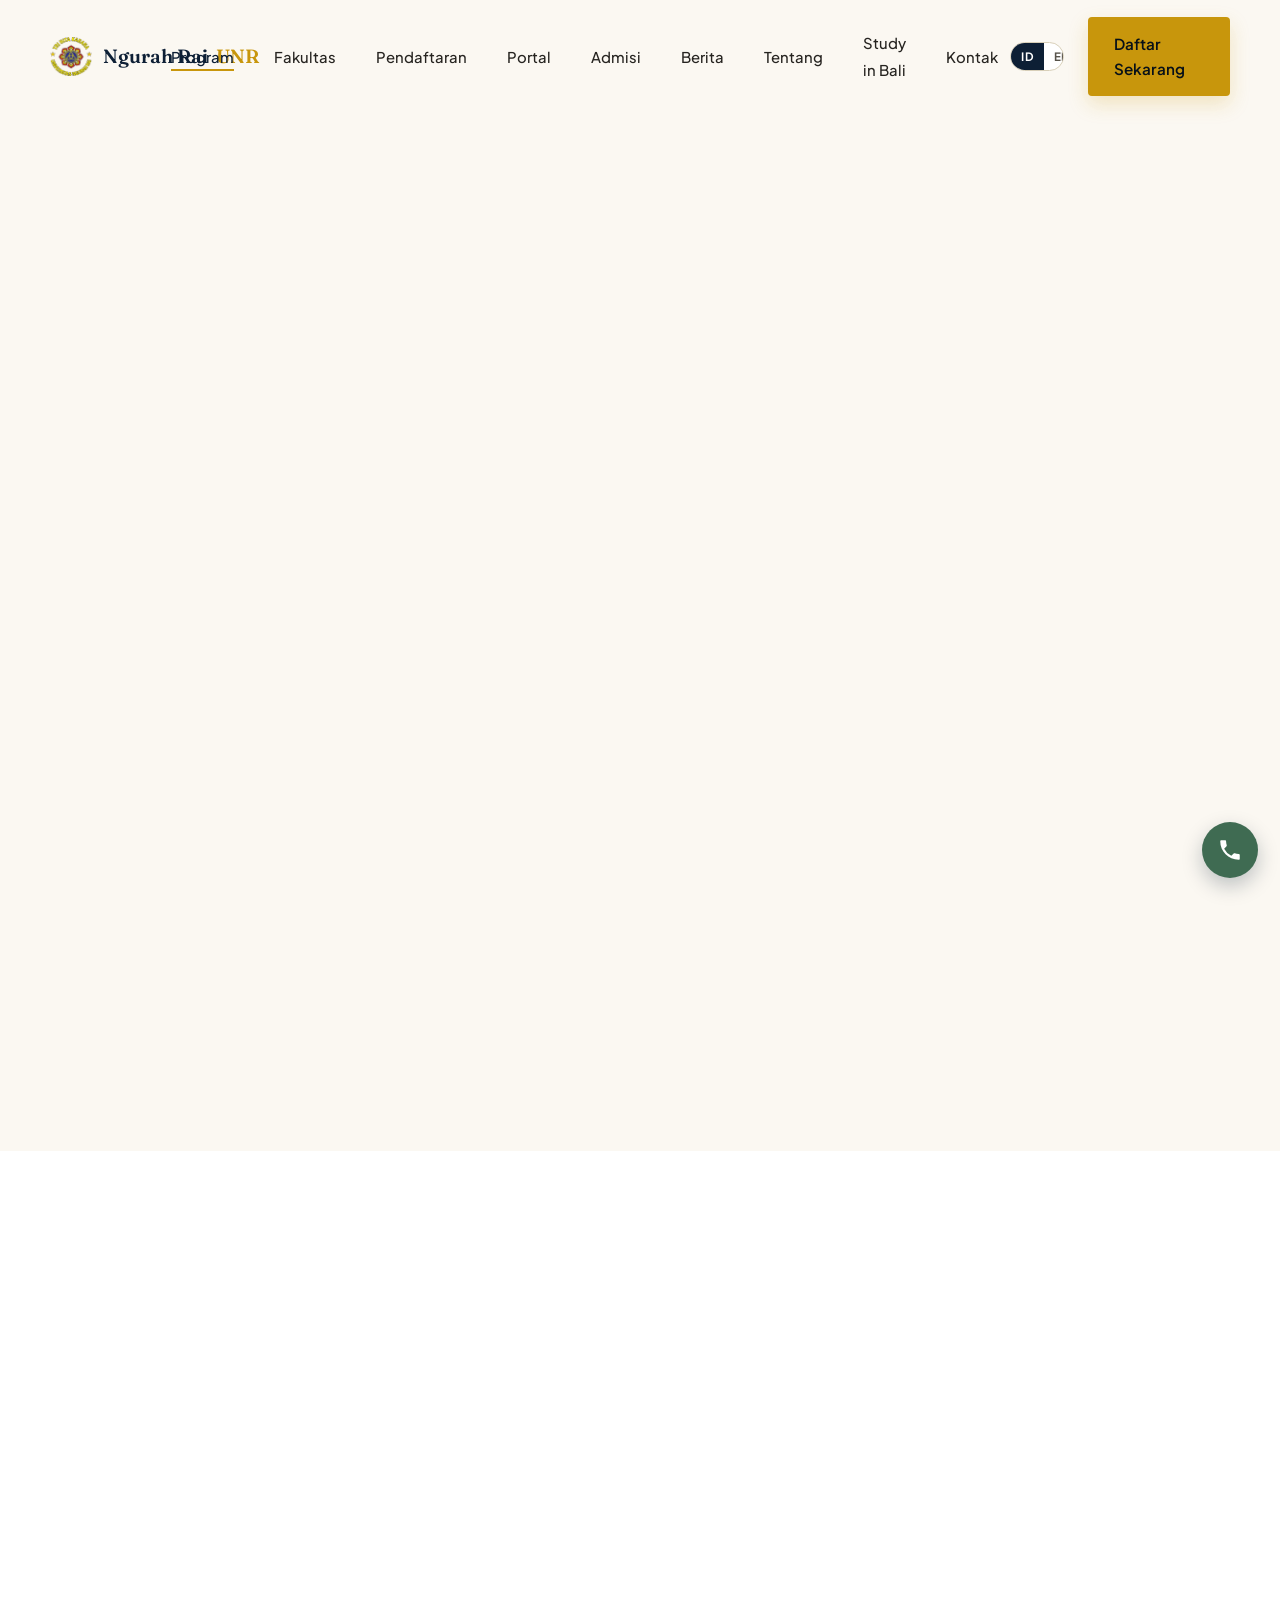
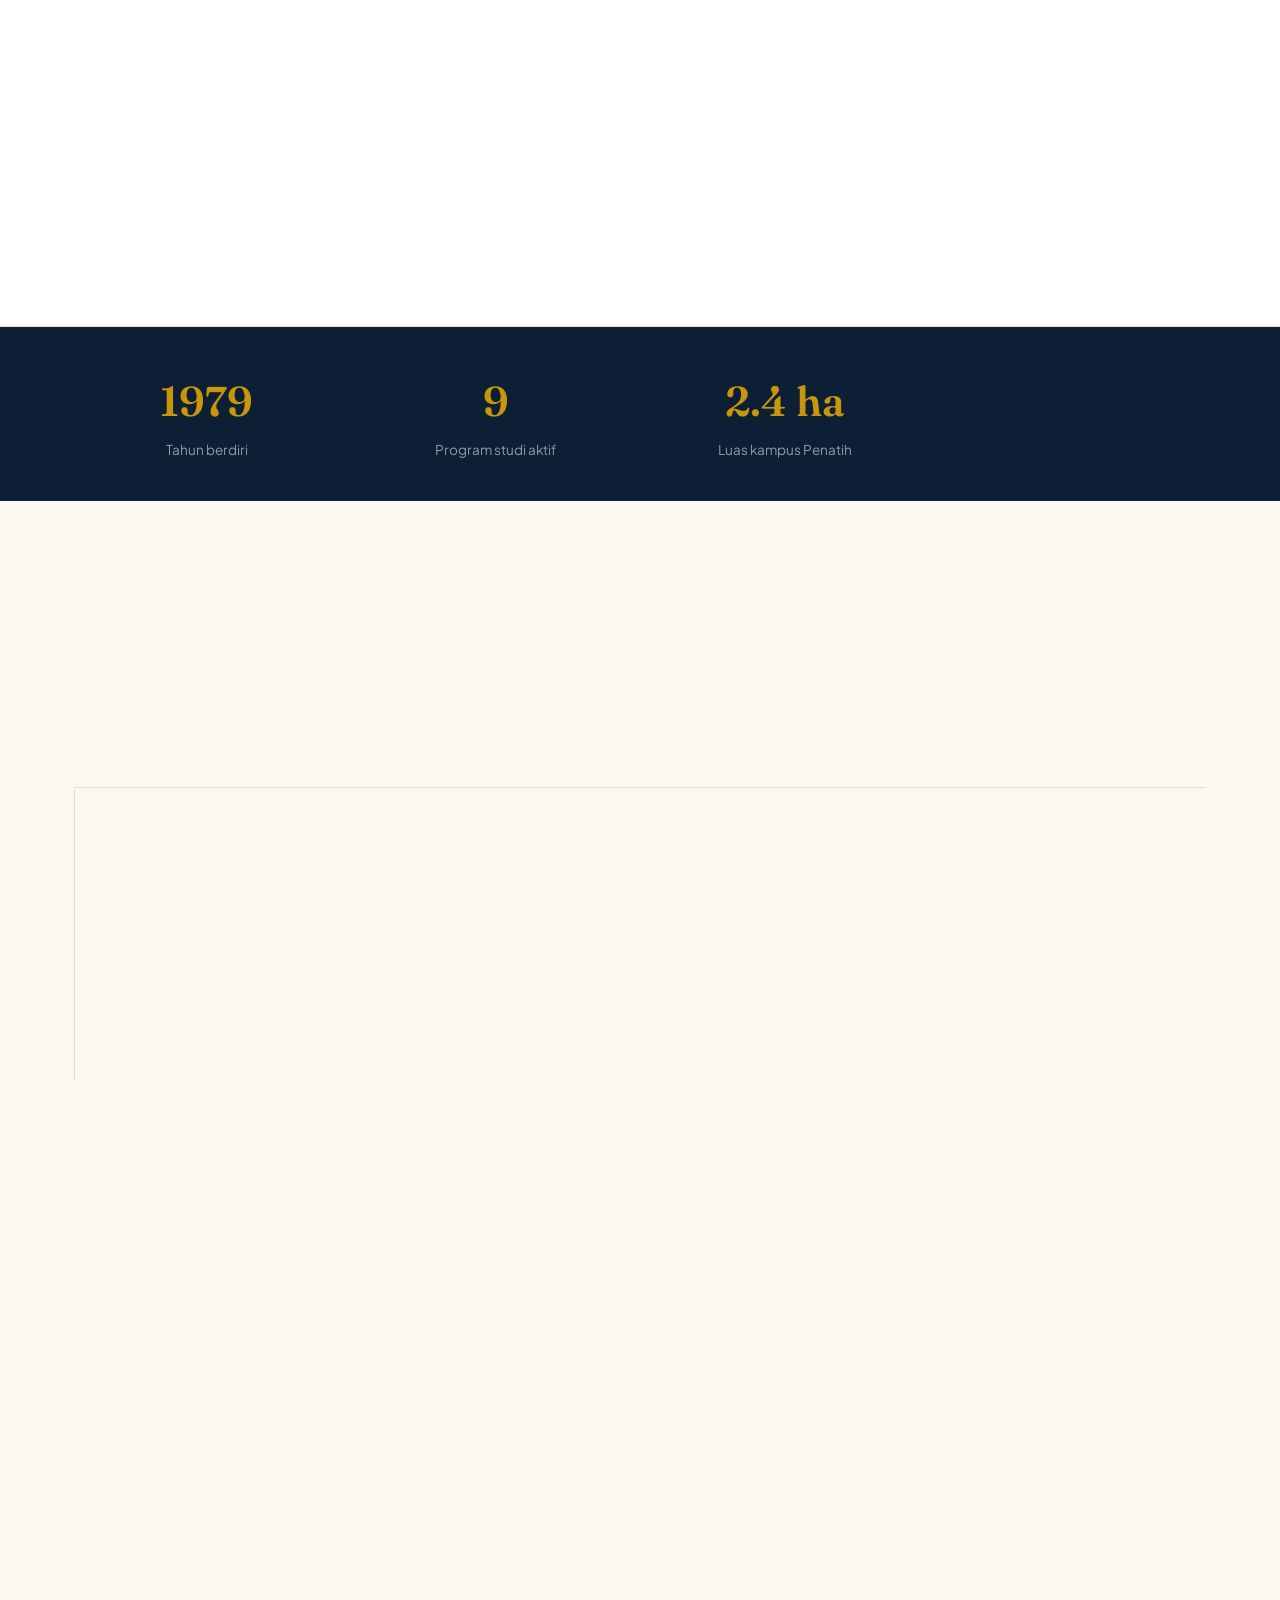
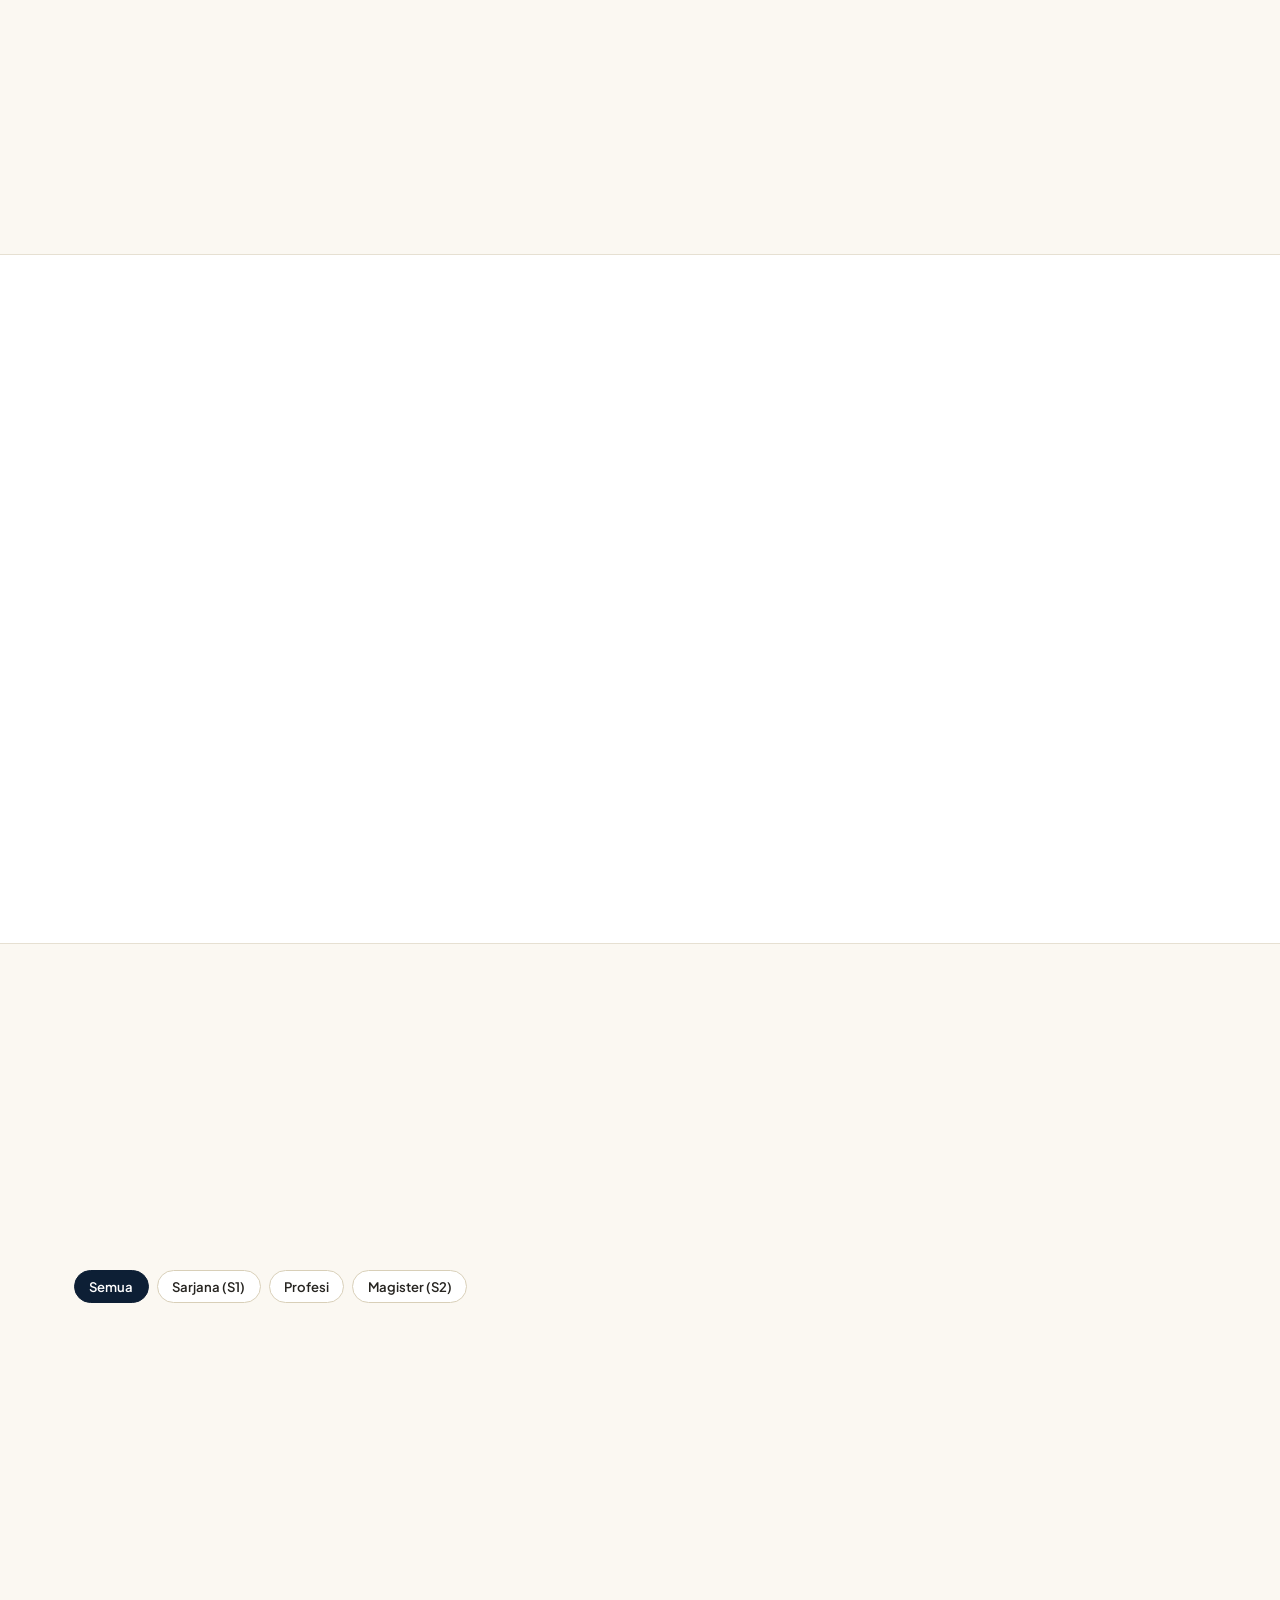
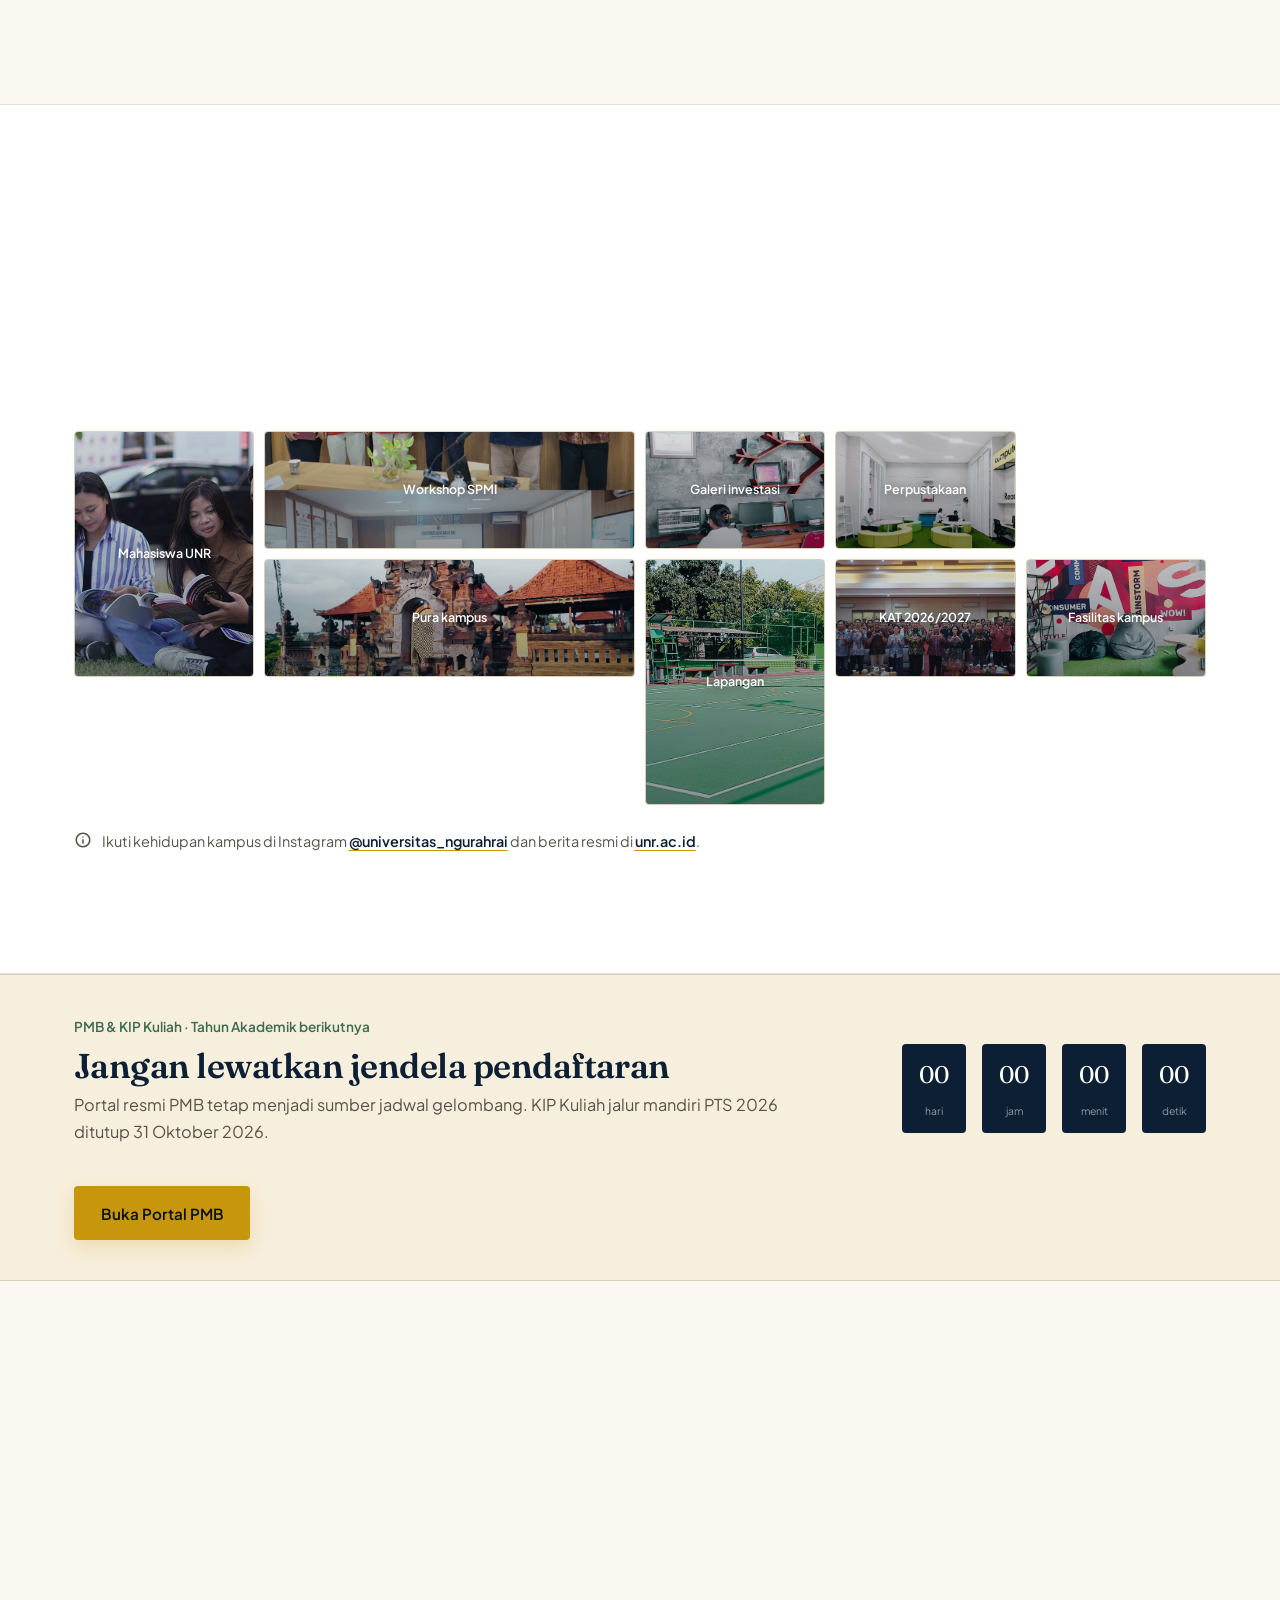
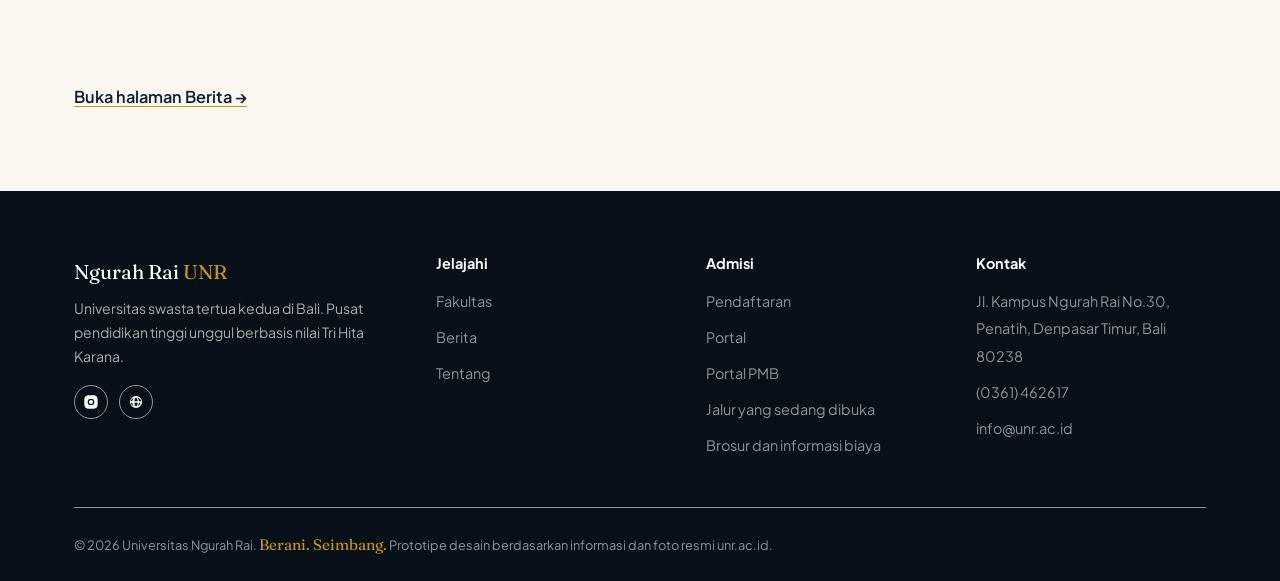
==== commit 4915a49f: "fix(B2): hide accreditation unless SK and expiry exist Remove bare Baik Sekali from the homepage and" ====
--- a/index.html
+++ b/index.html
@@ -164,9 +164,9 @@
         <span class="stat-number">2.4 ha</span>
         <div class="stat-label" data-i18n="stat.a">Luas kampus Penatih</div>
       </div>
-      <div>
-        <span class="stat-number">Baik Sekali</span>
-        <div class="stat-label" data-i18n="stat.acc">Akreditasi institusi BAN-PT (2022)</div>
+      <div data-accreditation hidden>
+        <span class="stat-number" data-acc-grade></span>
+        <div class="stat-label" data-acc-meta></div>
       </div>
     </div>
   </section>
@@ -553,7 +553,7 @@
     </div>
     <div class="footer-bottom">
       <span>© <span data-year>2026</span> Universitas Ngurah Rai. <span class="footer-sig" data-i18n="foot.sig">Berani. Seimbang.</span> <span data-i18n="foot.copy">Prototipe desain berdasarkan informasi dan foto resmi unr.ac.id.</span></span>
-      <span data-i18n="foot.acc">Akreditasi institusi Baik Sekali · BAN-PT 2022</span>
+      <span data-accreditation hidden data-acc-footer></span>
     </div>
   </div>
 </footer>
@@ -563,6 +563,7 @@
 </a>
 <button class="back-to-top" type="button" aria-label="Kembali ke atas" data-i18n-aria="cta.top">↑</button>
 
+<script src="assets/config.js"></script>
 <script src="assets/i18n.js"></script>
 <script src="assets/script.js"></script>
 </body>
--- a/assets/style.css
+++ b/assets/style.css
@@ -1925,6 +1925,8 @@
 .fee-table { min-width: 36rem; }
 .admit-contact { display: flex; flex-wrap: wrap; gap: var(--space-2); align-items: center; }
 .enquire-privacy { font-size: 0.88rem; max-width: 62ch; }
+.field-error { display: block; color: var(--navy); font-size: 0.85rem; margin-top: 0.25rem; }
+.contact-form [disabled] { opacity: 0.55; cursor: not-allowed; }
 .official-links { display: grid; gap: var(--space-2); }
 .official-links a { color: var(--gold-deep); }
 .countdown-banner.is-ended .countdown-timer { display: none; }
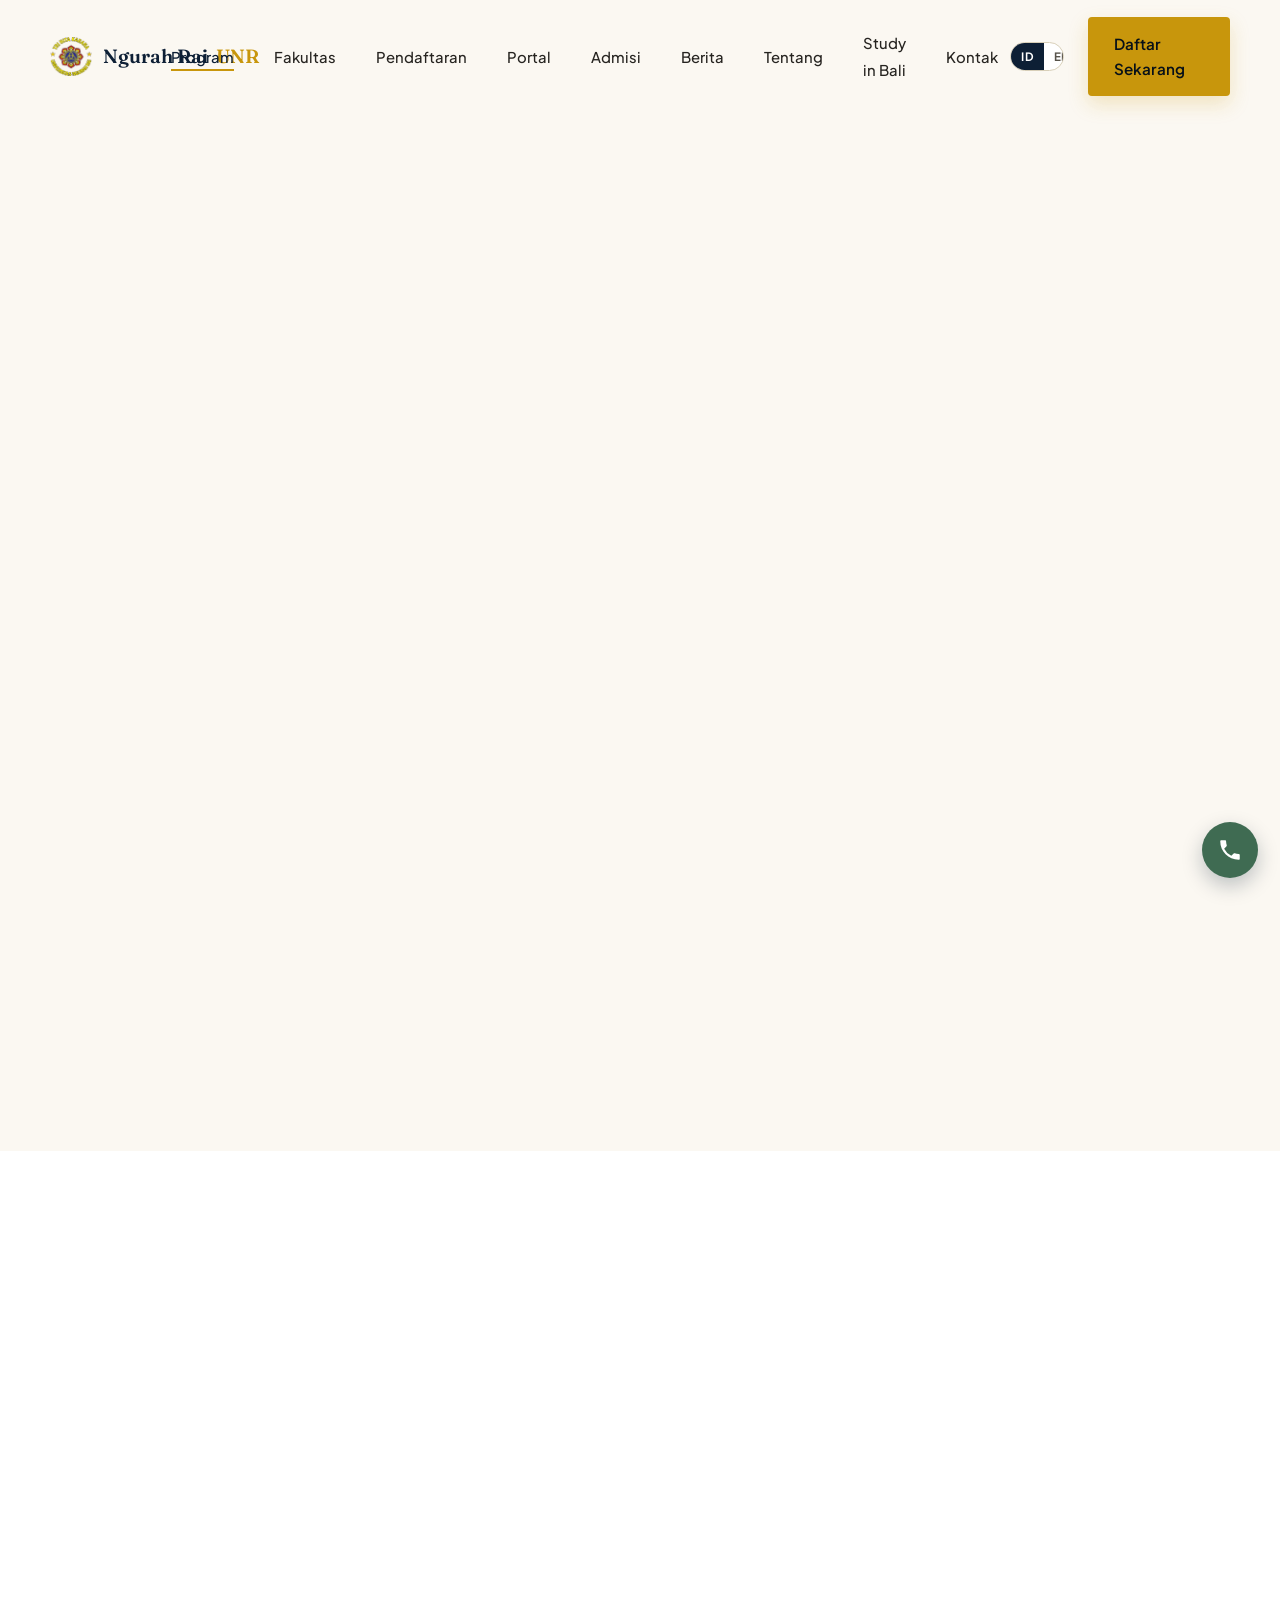
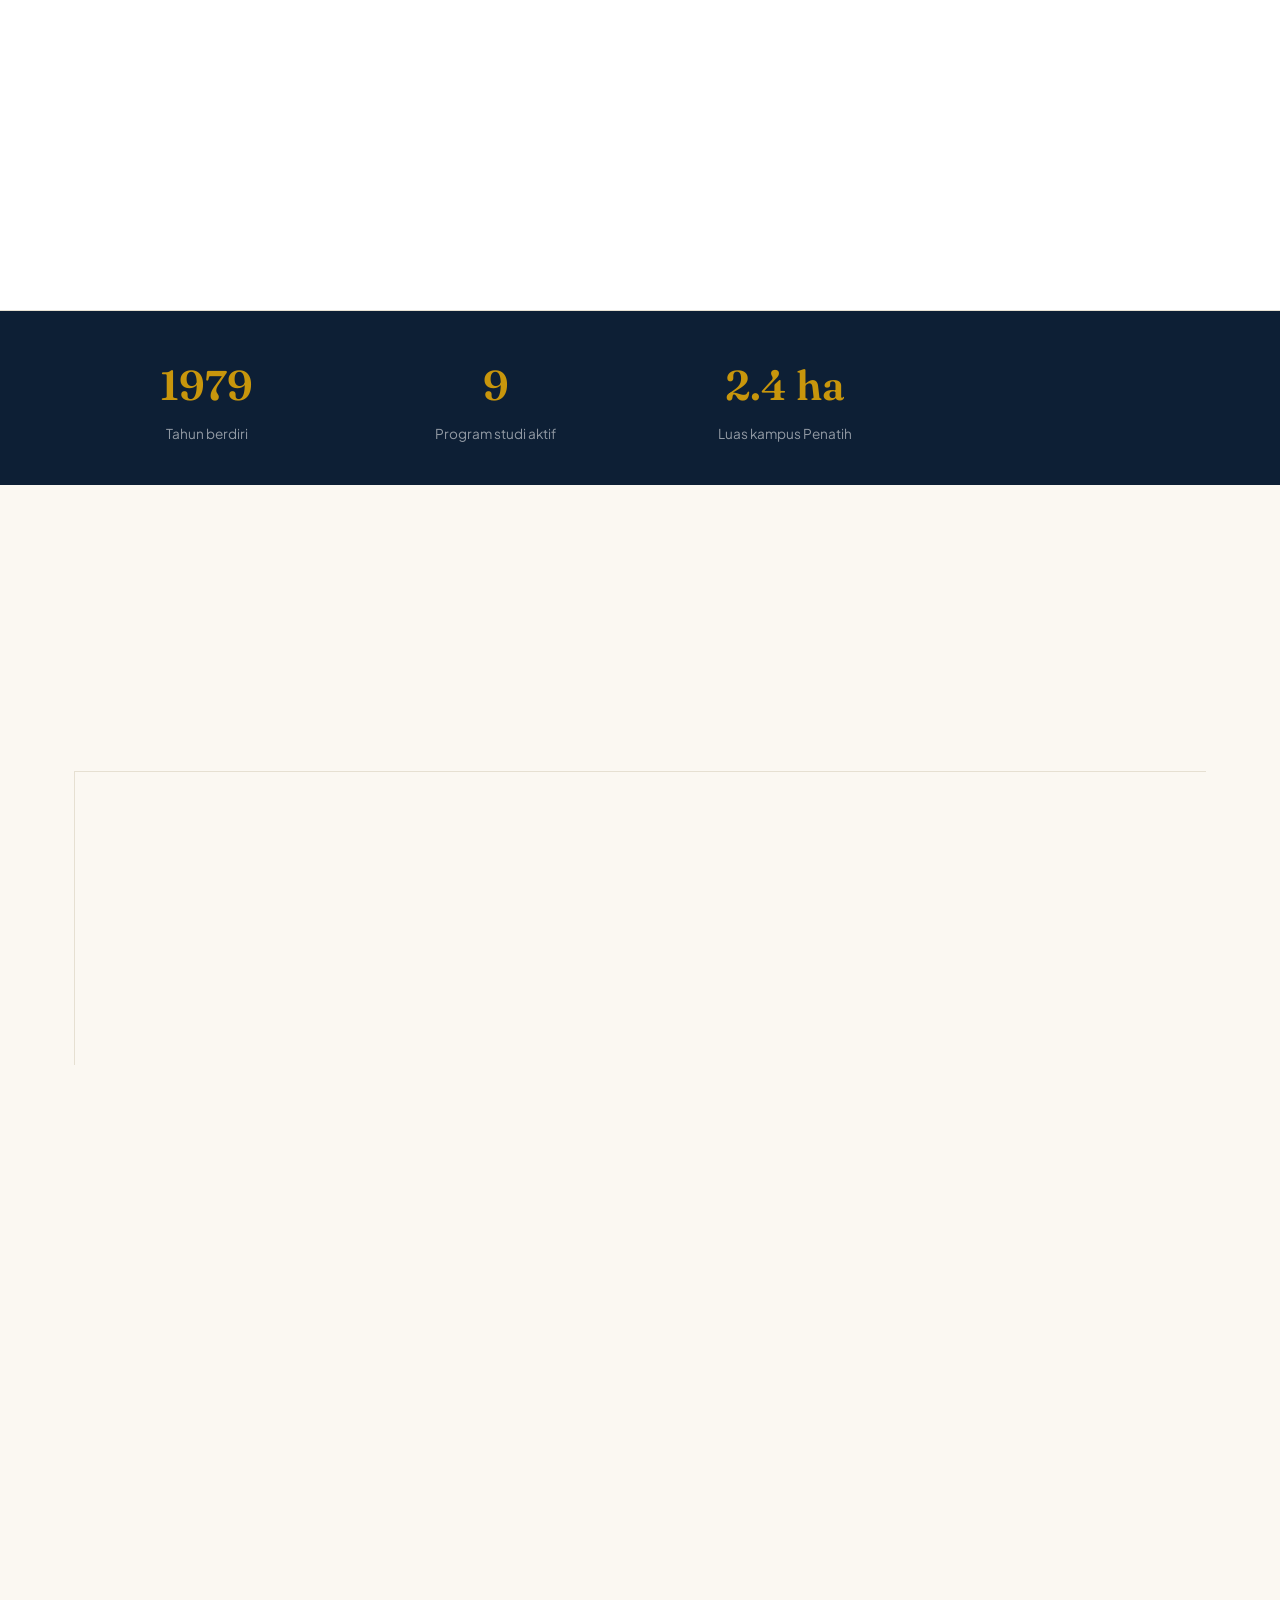
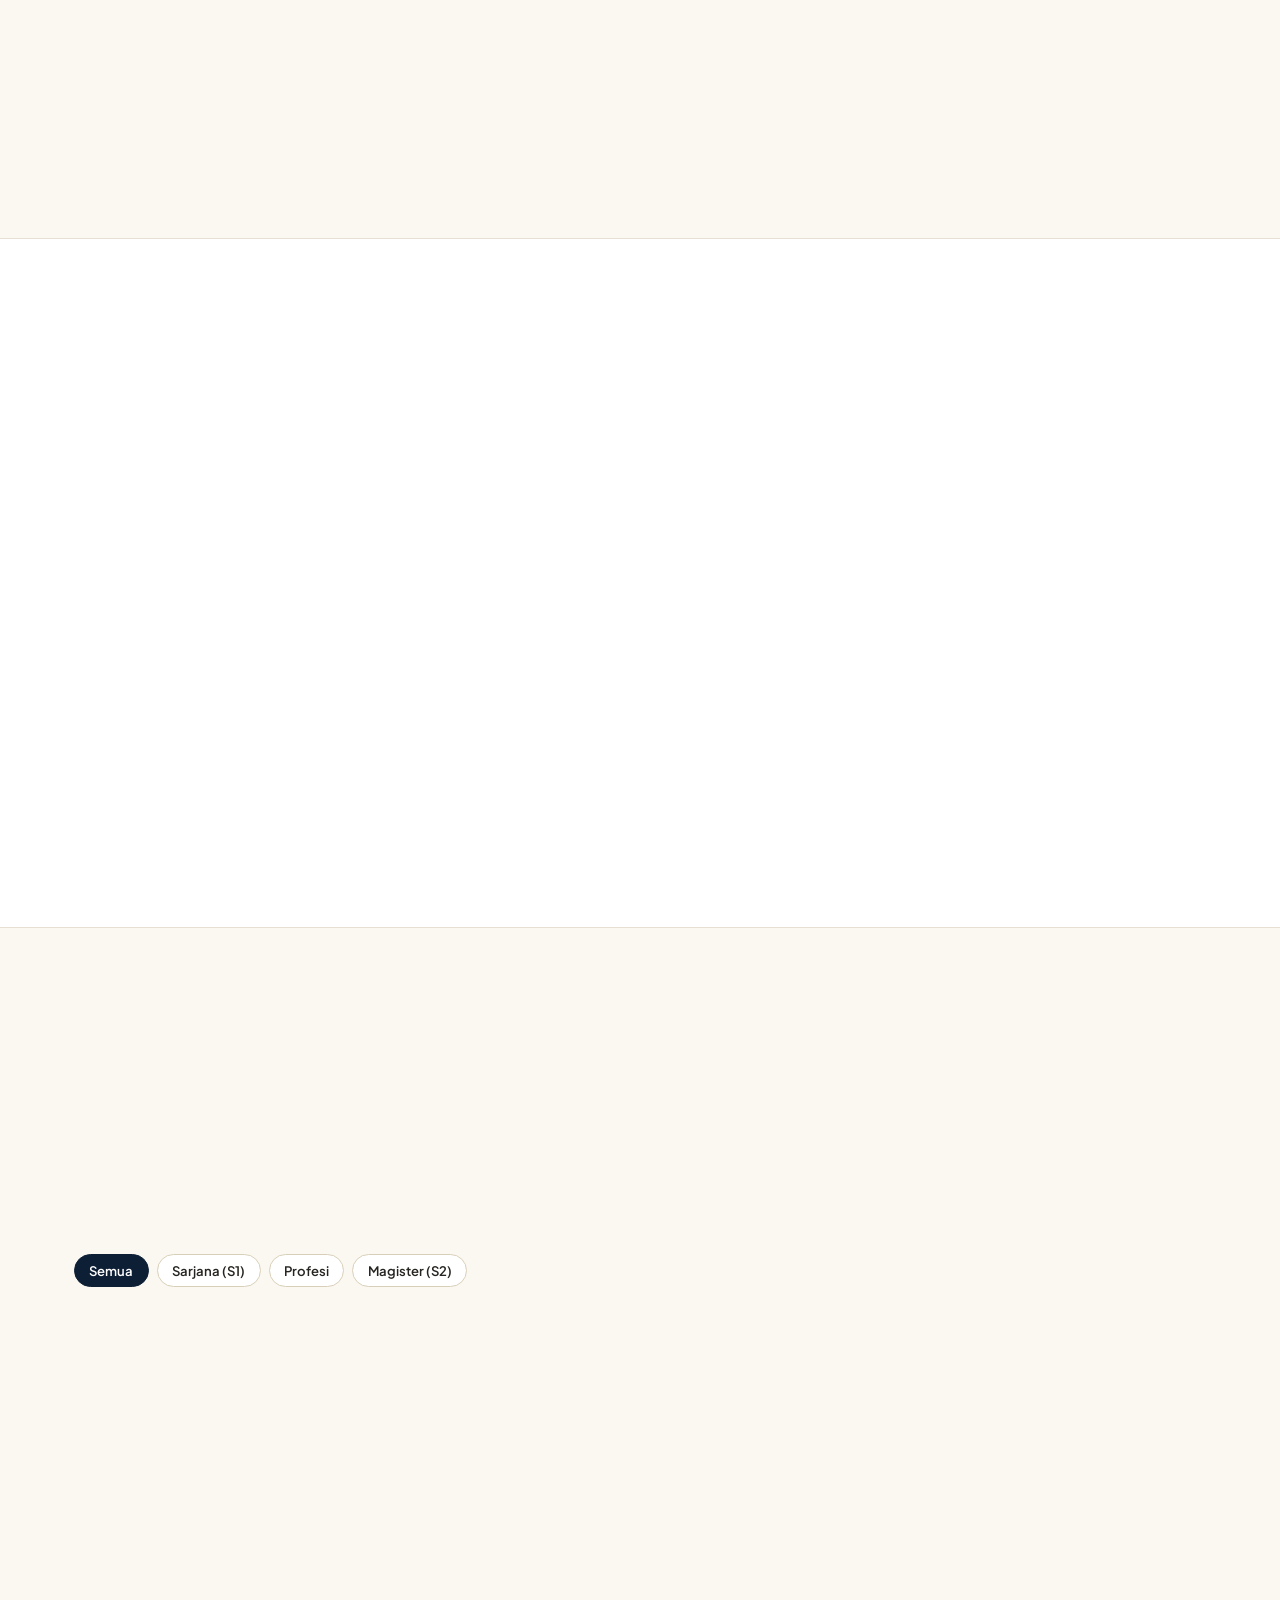
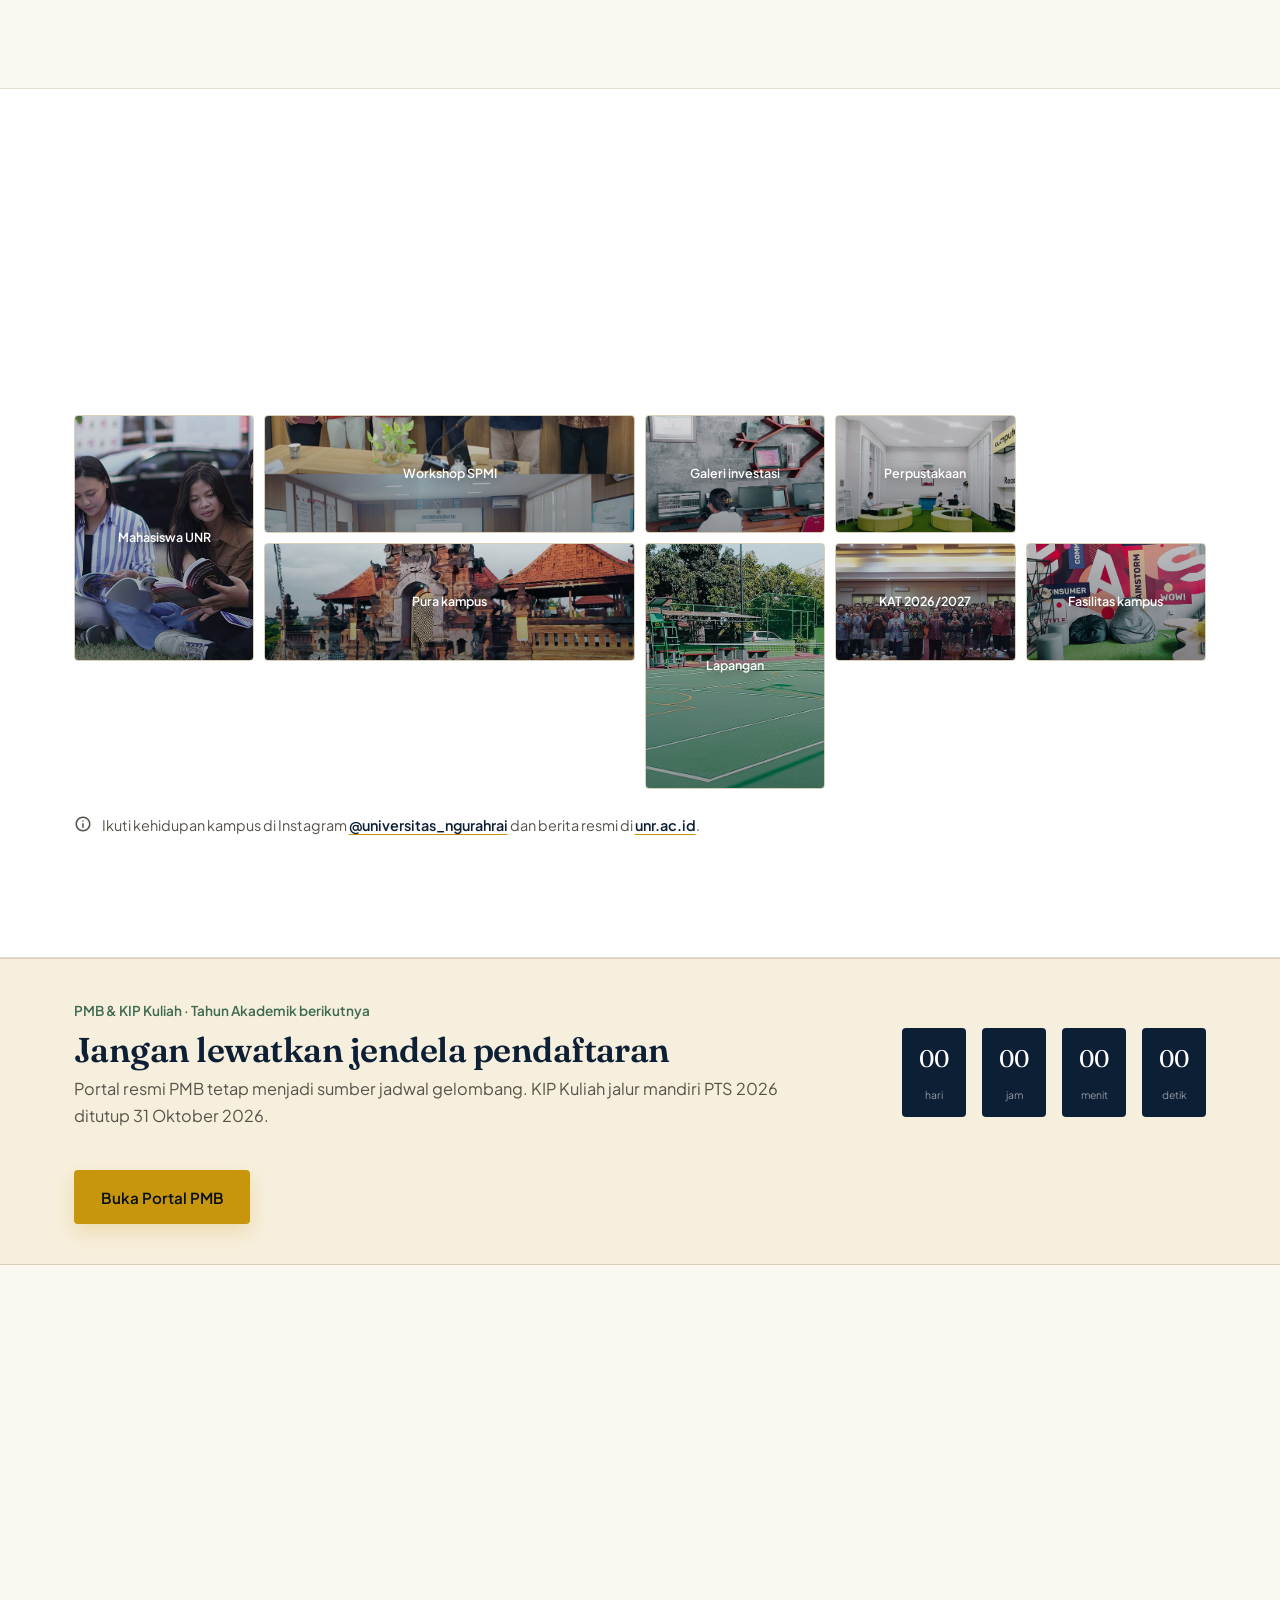
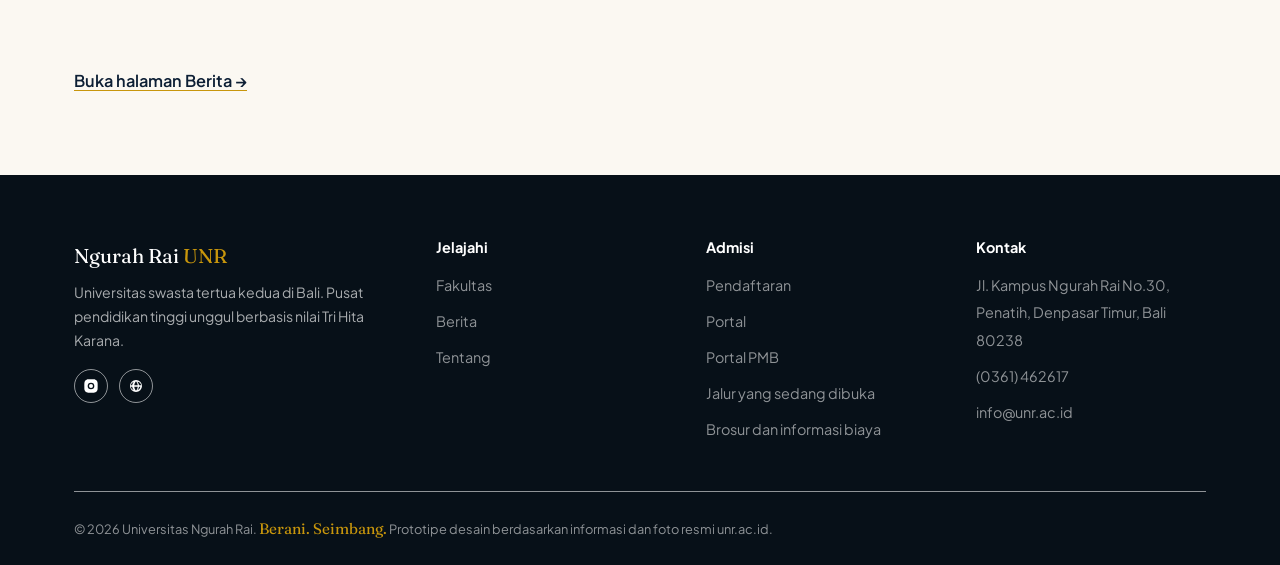
==== commit dc269411: "demo: replace 3 TODO photo placeholders with real UNR assets - index.html Wajah Kampus card -> berit" ====
--- a/index.html
+++ b/index.html
@@ -3,14 +3,16 @@
 <head>
 <meta charset="UTF-8">
 <meta name="viewport" content="width=device-width, initial-scale=1.0">
+<meta name="robots" content="index, follow">
 <title>UNR Denpasar — Berani sejak dari nama. Seimbang dalam setiap langkah.</title>
 <meta name="description" content="Kampus swasta tertua kedua di Bali, berdiri 23 Mei 1979 di Denpasar. Empat fakultas, sembilan program studi, berlandaskan Tri Hita Karana.">
-<link rel="canonical" href="https://unr.ac.id/">
+<link rel="canonical" href="/index.html">
 <meta property="og:title" content="UNR Denpasar — Berani sejak dari nama. Seimbang dalam setiap langkah.">
 <meta property="og:description" content="Kampus swasta tertua kedua di Bali, berdiri 23 Mei 1979 di Denpasar. Empat fakultas, sembilan program studi, berlandaskan Tri Hita Karana.">
-<meta property="og:image" content="https://unr.ac.id/assets/img/hero.jpg">
-<meta property="og:url" content="https://unr.ac.id/">
+<meta property="og:image" content="/assets/img/hero.jpg">
+<meta property="og:url" content="/index.html">
 <meta property="og:type" content="website">
+<meta property="og:locale" content="id_ID">
 <meta name="twitter:card" content="summary_large_image">
 <link rel="preconnect" href="https://fonts.googleapis.com">
 <link rel="preconnect" href="https://fonts.gstatic.com" crossorigin>
@@ -135,7 +137,7 @@
           <figcaption data-i18n="faces.c1">Belajar aplikatif di kampus Penatih</figcaption>
         </figure>
         <figure class="faces-card" data-reveal data-reveal-delay="60">
-          <div class="photo-todo" role="img" aria-label="TODO: needs photo day">TODO: needs photo day — mahasiswa di kelas atau organisasi, bukan foto gedung atau stok.</div>
+          <img src="assets/img/berita-kat.jpg" alt="Mahasiswa dan dosen UNR di kegiatan kampus Penatih" width="800" height="600" loading="lazy">
           <figcaption data-i18n="faces.c2">Dosen mendampingi, bukan cuma mengajar</figcaption>
         </figure>
         <figure class="faces-card" data-reveal data-reveal-delay="120">
--- a/assets/style.css
+++ b/assets/style.css
@@ -1108,6 +1108,11 @@
   border: 1px solid var(--line);
   border-radius: var(--radius-md);
   background: var(--paper);
+  touch-action: pan-y;
+  outline: none;
+}
+.slider:focus-visible {
+  box-shadow: 0 0 0 3px var(--navy);
 }
 .slider-track {
   display: flex;
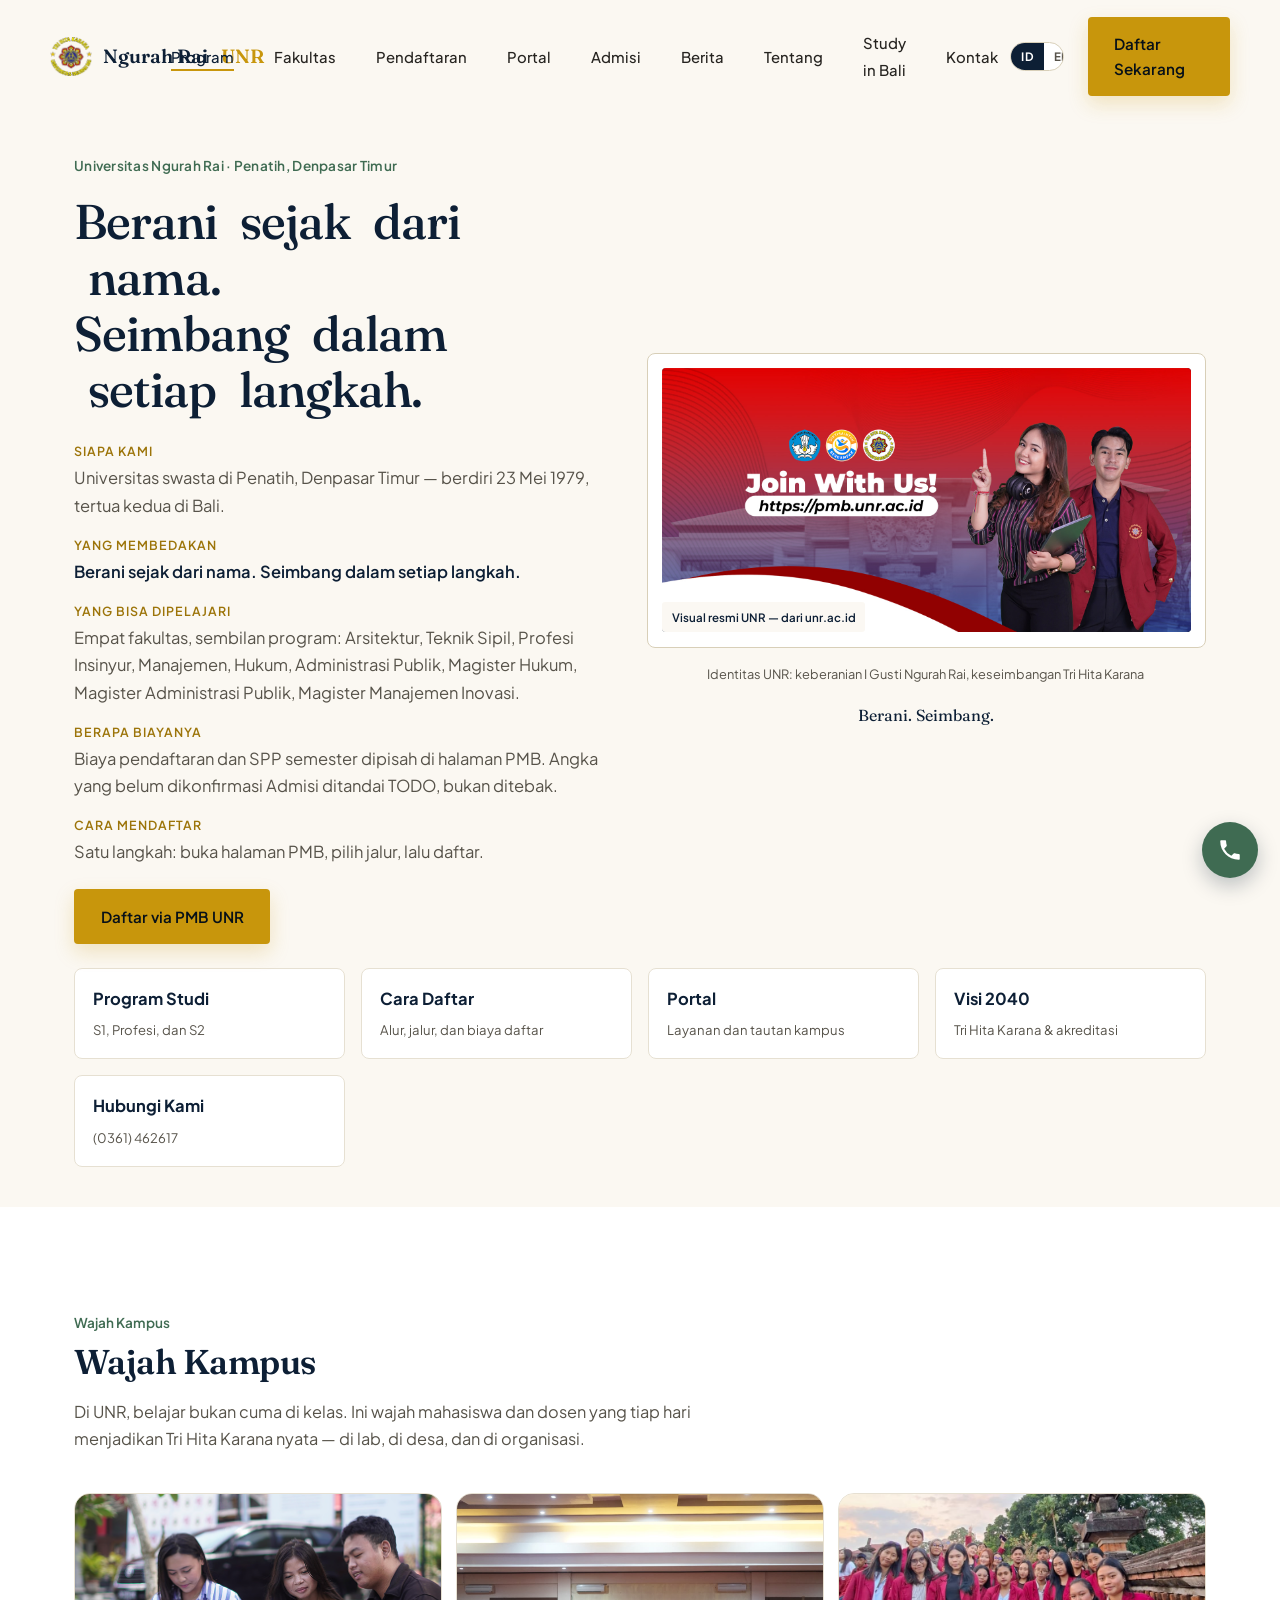
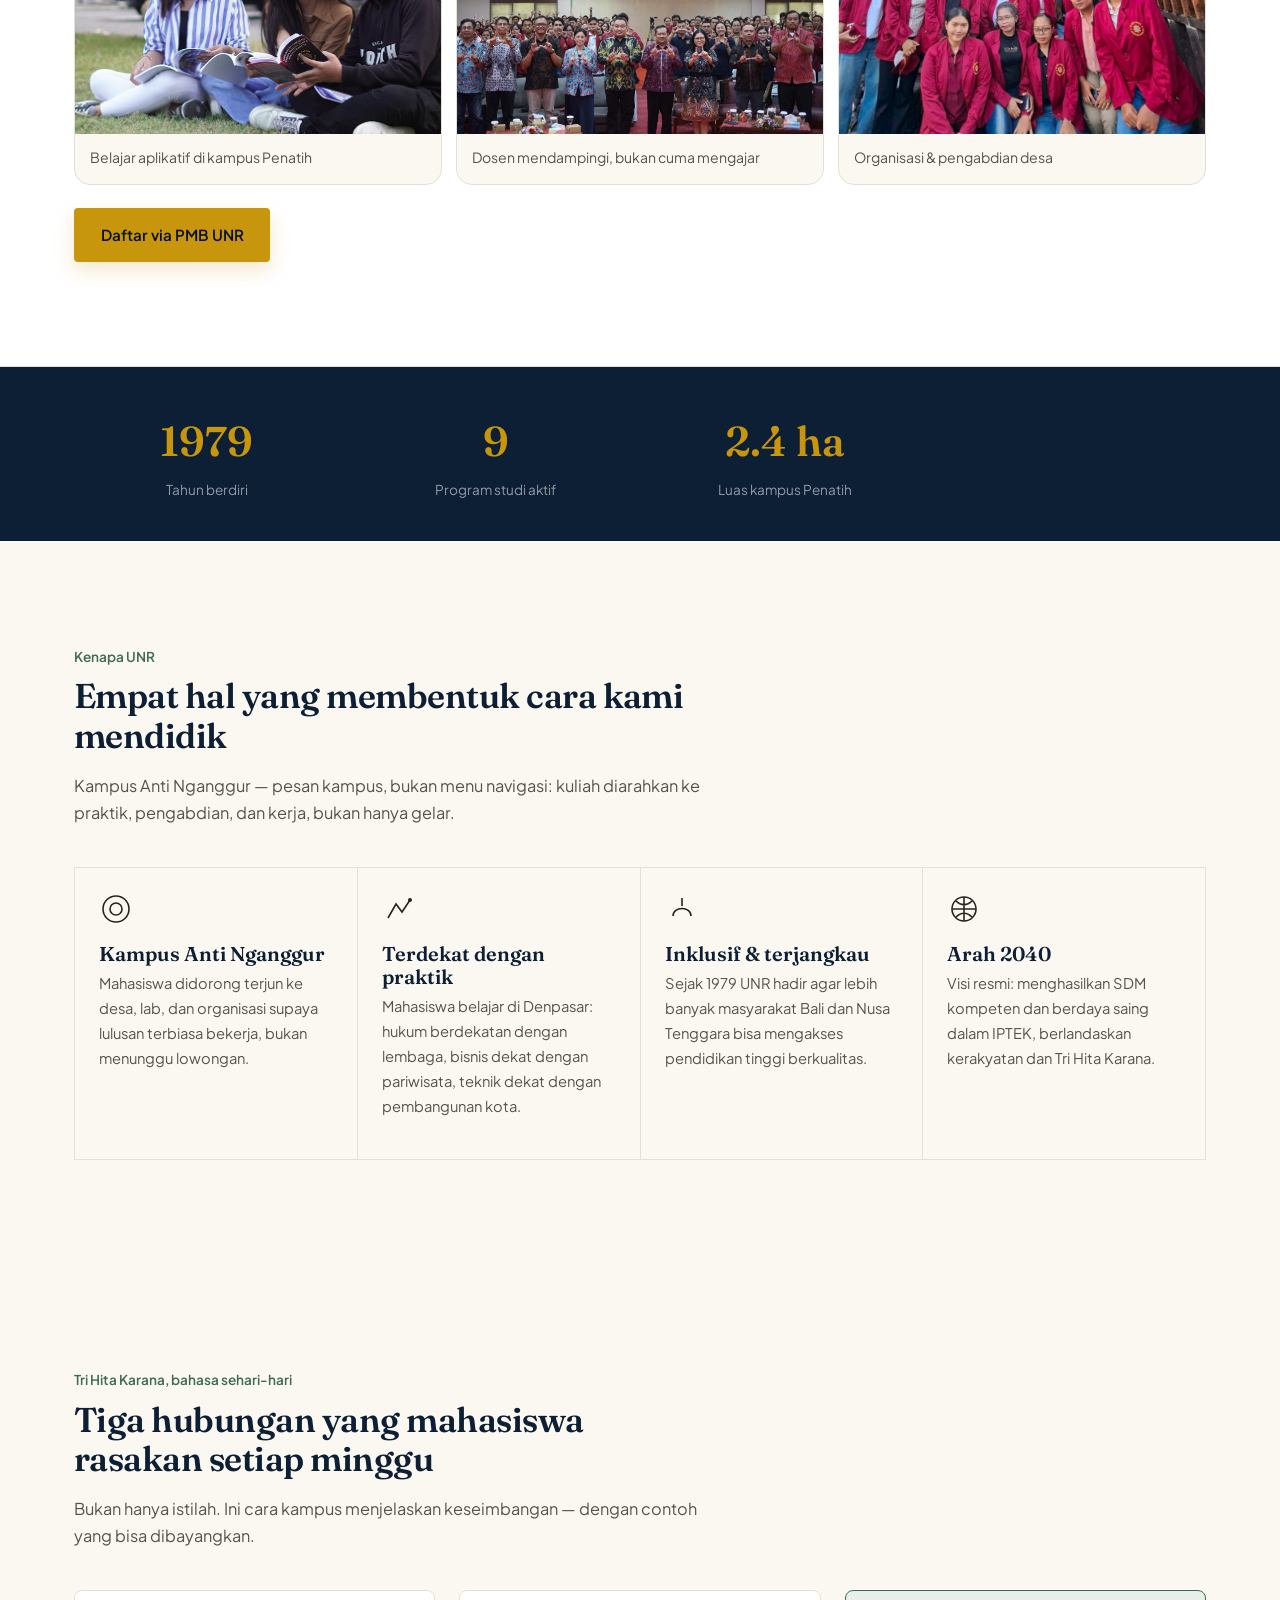
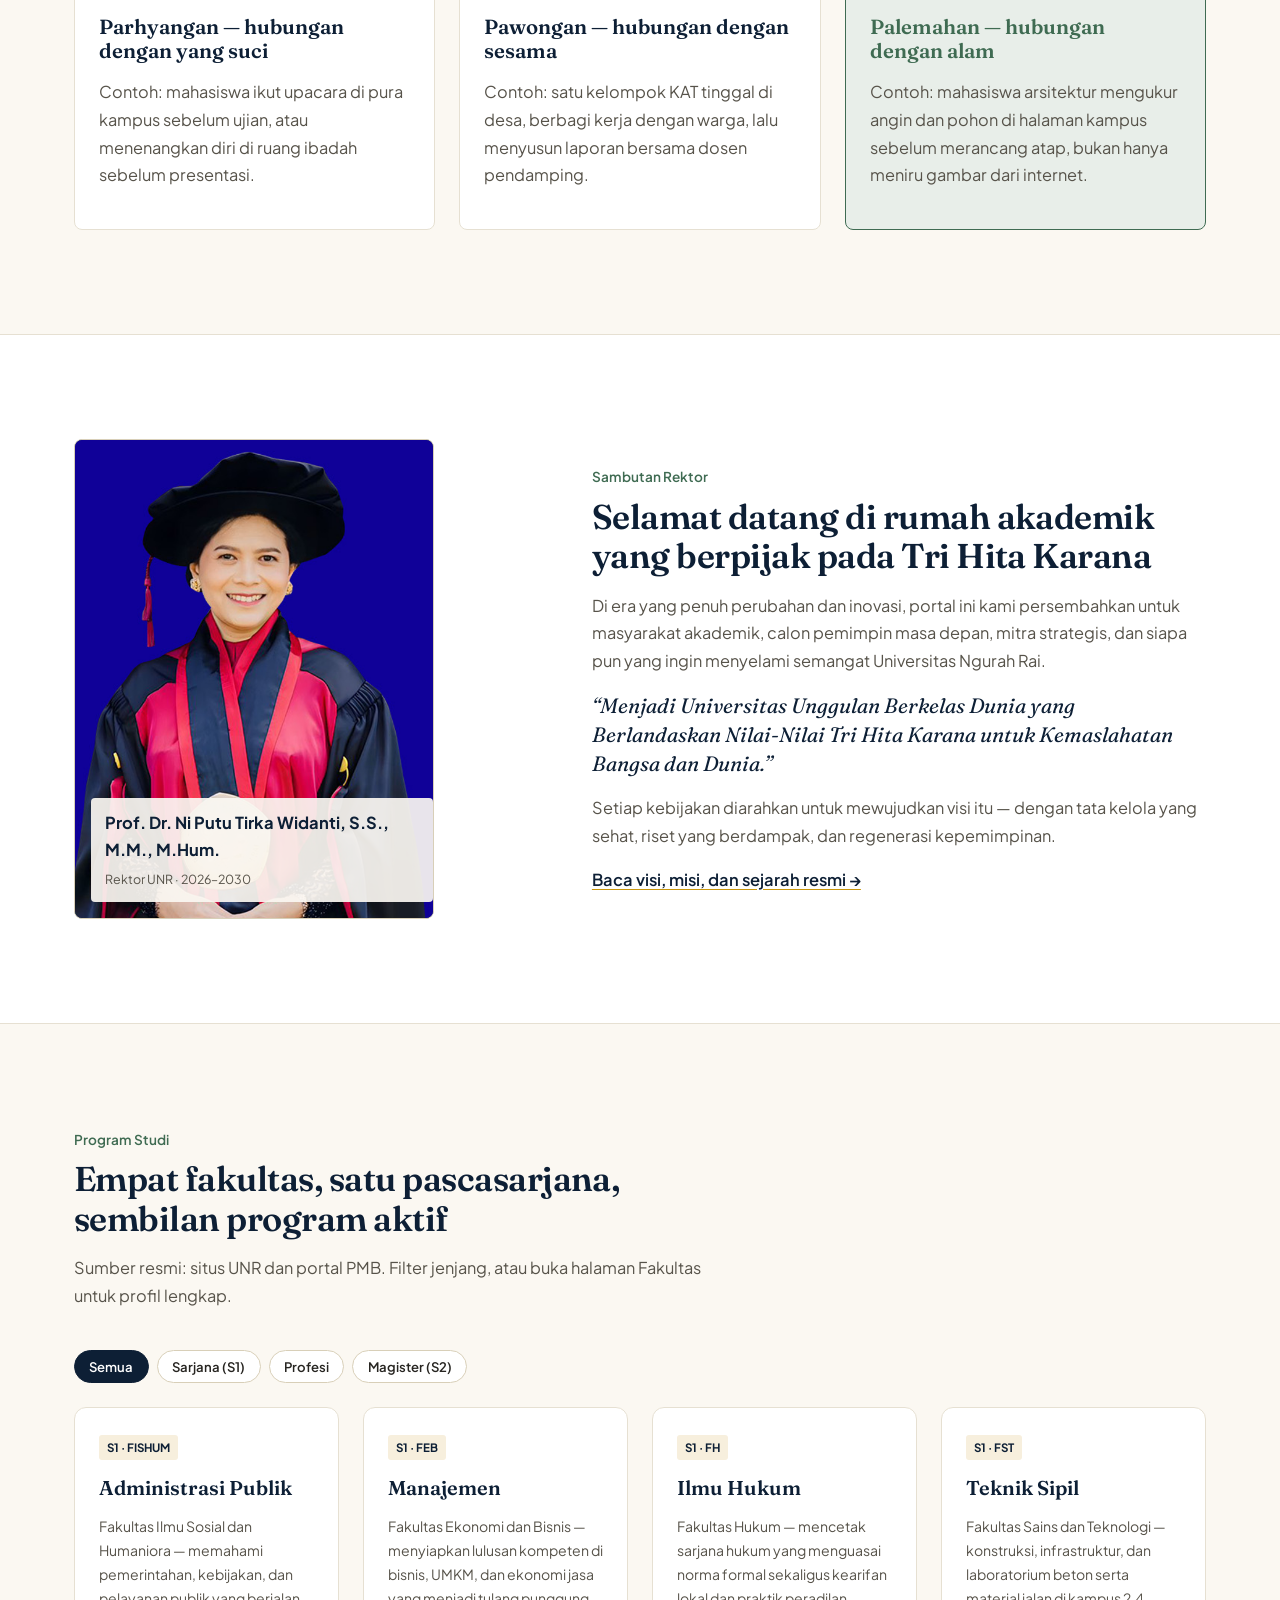
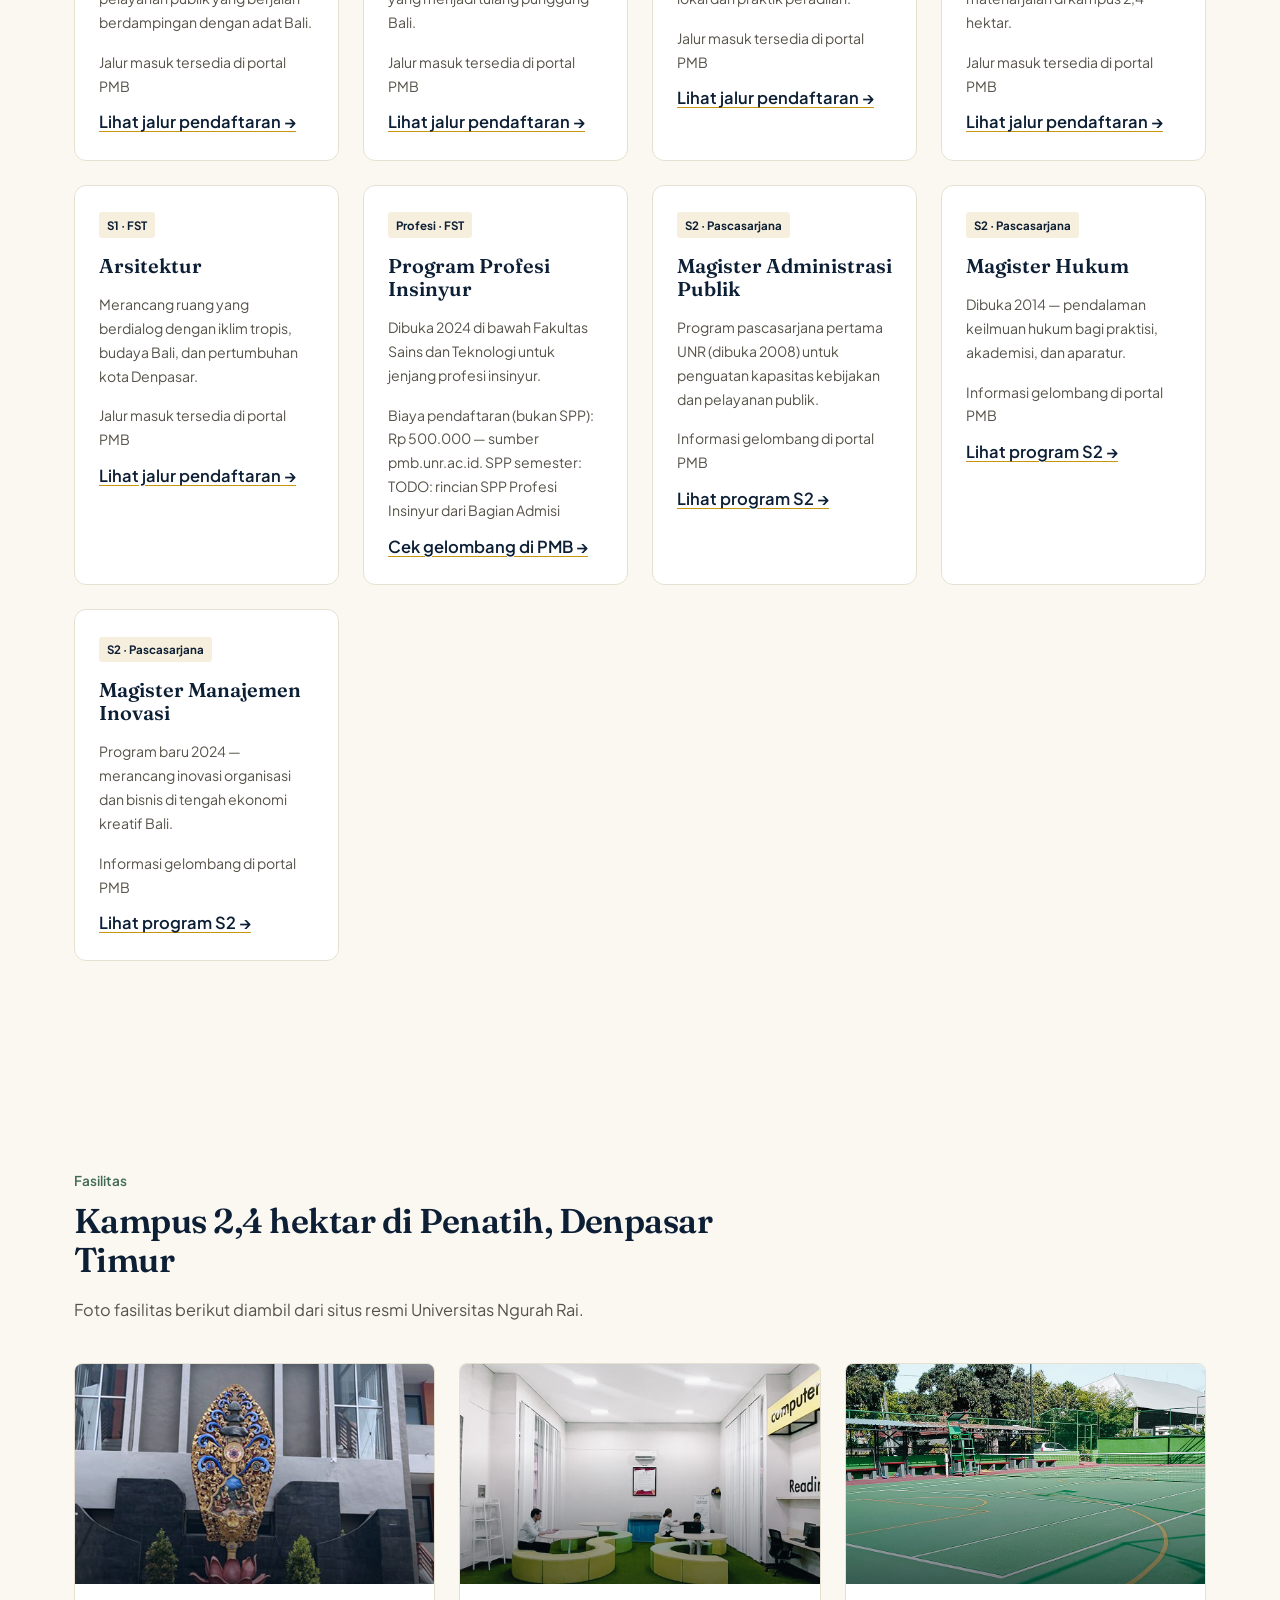
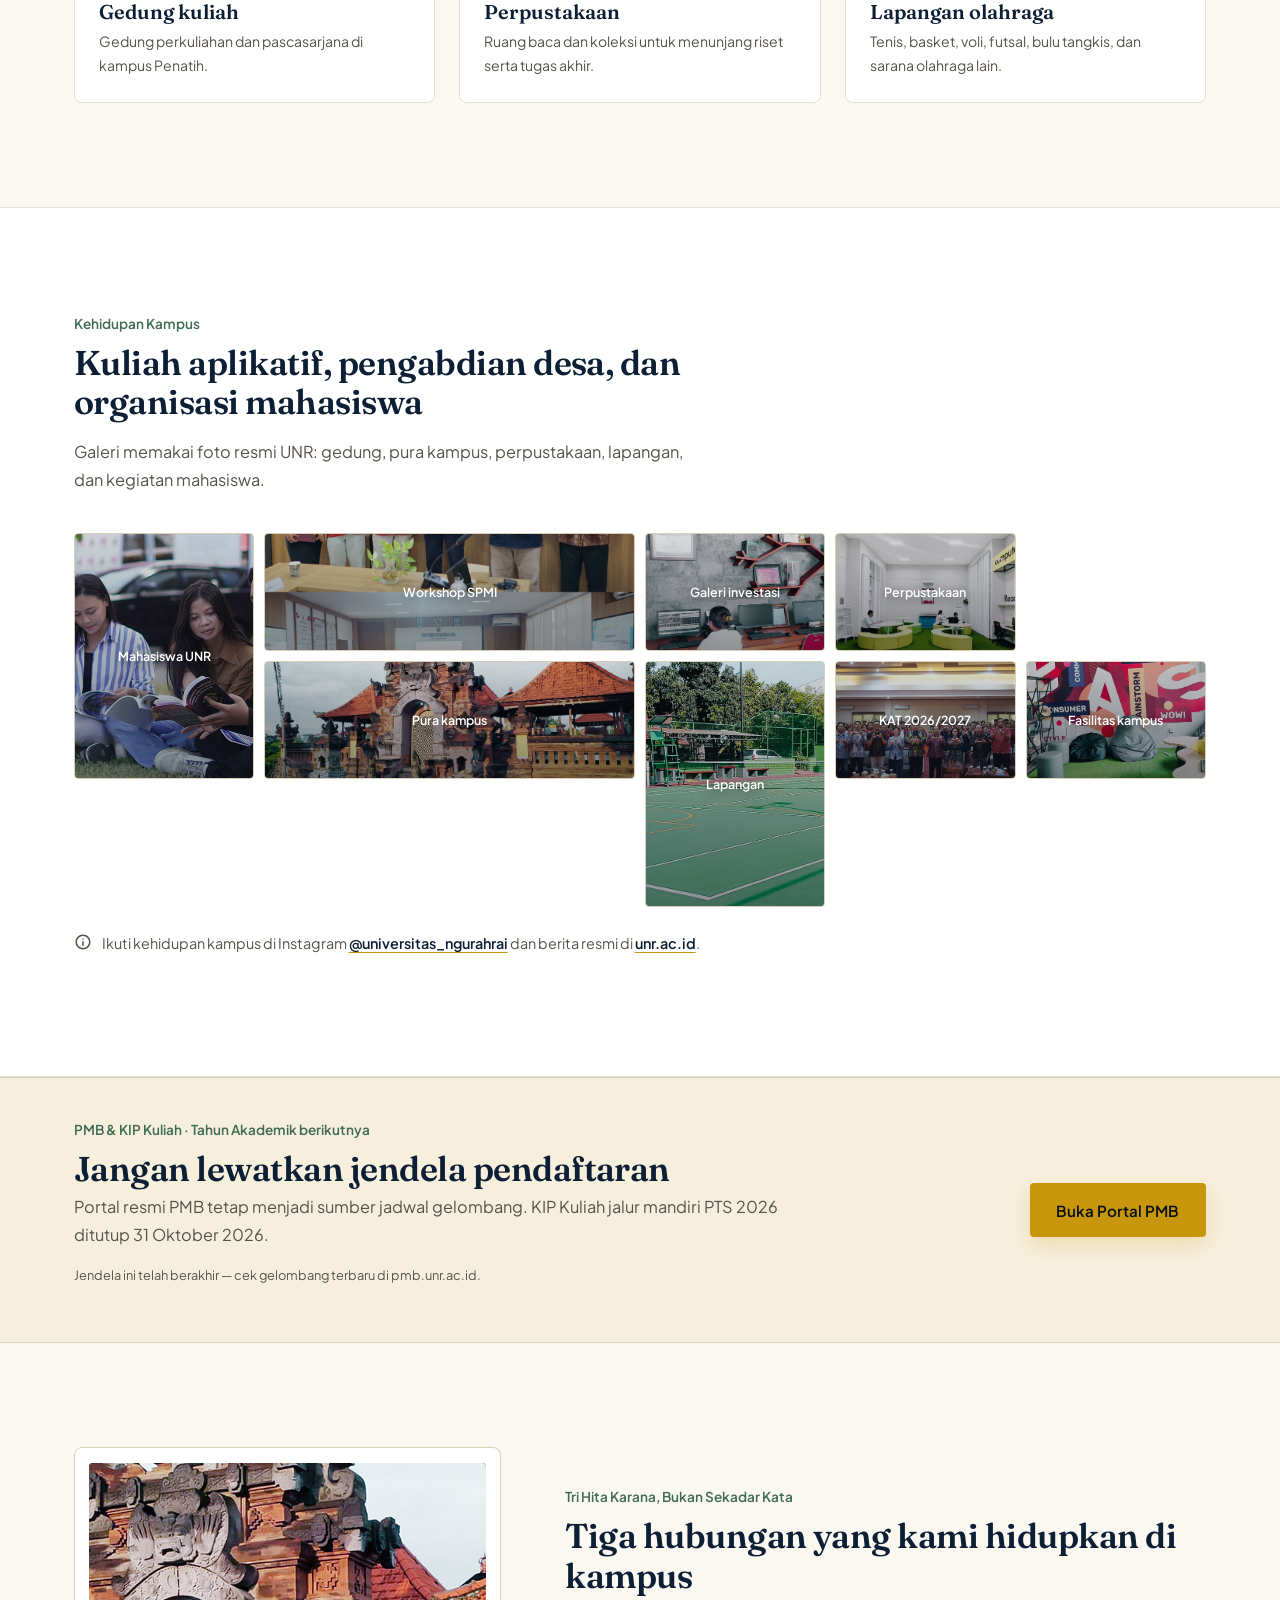
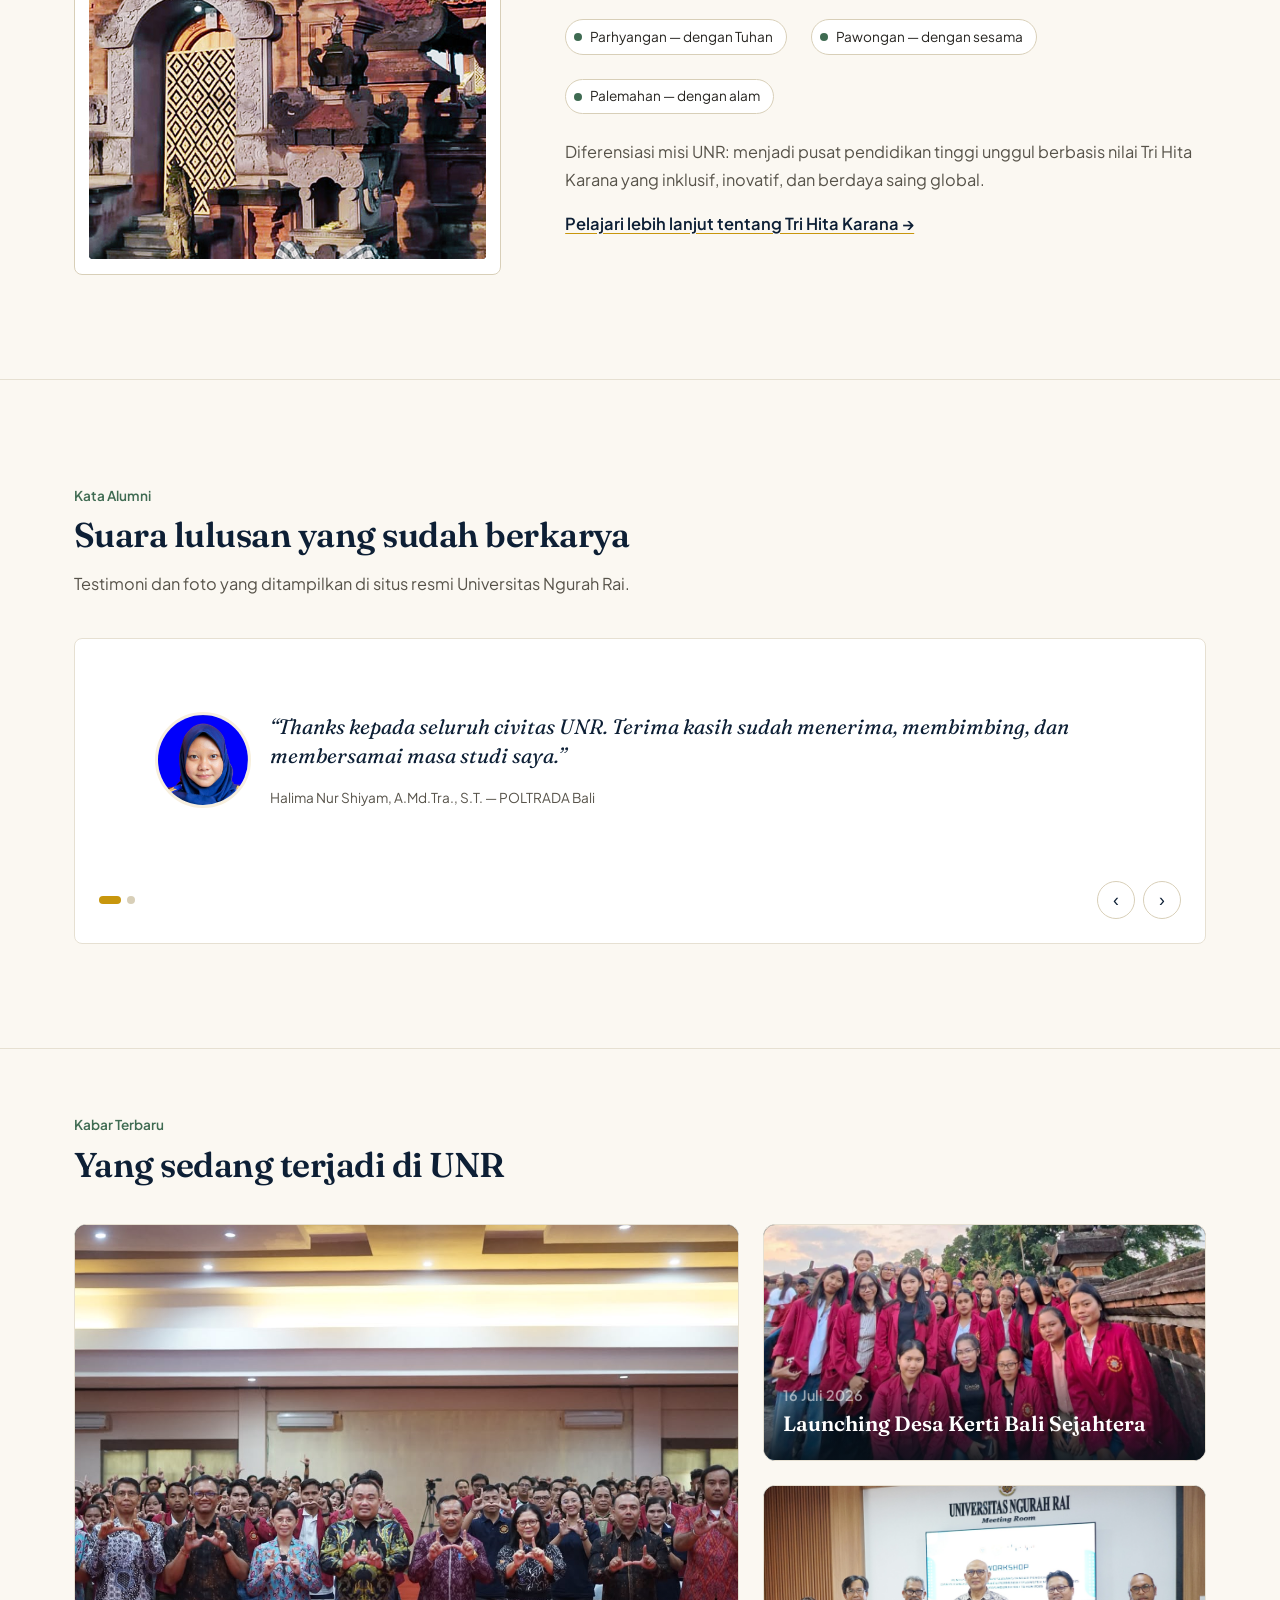
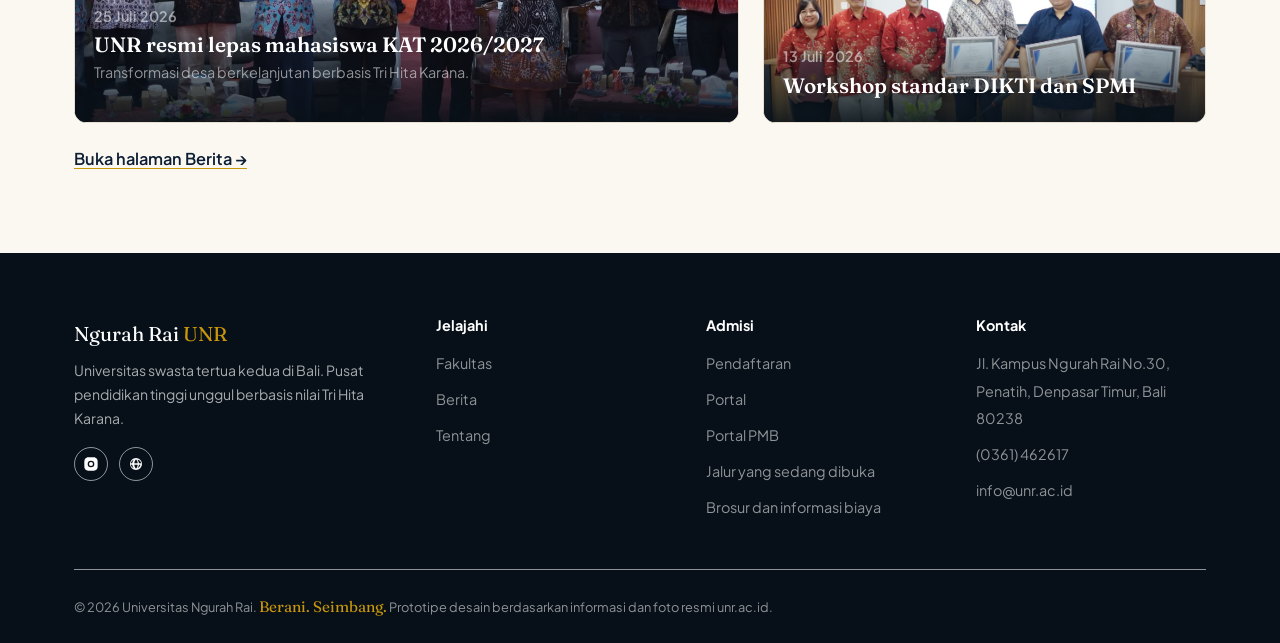
==== commit 0493ee21: "fix: keep header wordmark and nav spacing readable Stop Chrome Translate from mangling Indonesian la" ====
--- a/index.html
+++ b/index.html
@@ -1,9 +1,10 @@
 <!DOCTYPE html>
-<html lang="id">
+<html lang="id" translate="no" class="notranslate">
 <head>
 <meta charset="UTF-8">
 <meta name="viewport" content="width=device-width, initial-scale=1.0">
 <meta name="robots" content="index, follow">
+<meta name="google" content="notranslate">
 <title>UNR Denpasar — Berani sejak dari nama. Seimbang dalam setiap langkah.</title>
 <meta name="description" content="Kampus swasta tertua kedua di Bali, berdiri 23 Mei 1979 di Denpasar. Empat fakultas, sembilan program studi, berlandaskan Tri Hita Karana.">
 <link rel="canonical" href="/index.html">
@@ -27,11 +28,11 @@
 <a class="skip-link" href="#main" data-i18n="skip">Langsung ke konten</a>
 <div class="nav-overlay" aria-hidden="true"></div>
 
-<header class="site-header">
+<header class="site-header notranslate" translate="no">
   <div class="container nav-row">
     <a href="index.html" class="brand">
       <img src="assets/img/logo.png" alt="UNR" class="brand-logo">
-      <span class="wordmark">Ngurah Rai <span>UNR</span></span>
+      <span class="wordmark">Ngurah&nbsp;Rai <span>UNR</span></span>
     </a>
     <nav aria-label="Navigasi utama">
       <ul class="nav-links">
--- a/assets/style.css
+++ b/assets/style.css
@@ -166,7 +166,6 @@
   min-width: 0;
 }
 .brand { min-width: 0; flex: 0 1 auto; }
-.wordmark { white-space: nowrap; }
 .brand {
   display: flex;
   align-items: center;
@@ -179,16 +178,17 @@
   object-fit: contain;
 }
 .wordmark {
-  display: flex;
-  align-items: baseline;
-  gap: 0.5rem;
+  white-space: nowrap;
   font-family: var(--font-display);
   font-size: 1.2rem;
   font-weight: 600;
   color: var(--navy);
   text-decoration: none;
 }
-.wordmark span { color: var(--gold); }
+.wordmark span {
+  color: var(--gold);
+  margin-left: 0.45em;
+}
 .lang-switch {
   display: inline-flex;
   border: 1px solid var(--line-strong);
@@ -342,8 +342,10 @@
 }
 .hero-meta strong { color: var(--navy); }
 
-.hero-word { display: inline-block; opacity: 0; transform: translateY(0.4em); }
-.hero.is-ready .hero-word {
+.hero-word { display: inline-block; }
+.hero-word + .hero-word { margin-left: 0.28em; }
+html.js-enabled .hero-word { opacity: 0; transform: translateY(0.4em); }
+html.js-enabled .hero.is-ready .hero-word {
   animation: word-rise 0.7s cubic-bezier(.2,.7,.2,1) forwards;
 }
 
@@ -986,17 +988,21 @@
    ------------------------------------------------------------------------- */
 [data-lightbox] { cursor: zoom-in; }
 [data-reveal] {
+  opacity: 1;
+  transform: none;
+}
+html.js-enabled [data-reveal] {
   opacity: 0;
   transform: translateY(36px);
   transition: opacity 0.9s cubic-bezier(.16,1,.3,1), transform 0.9s cubic-bezier(.16,1,.3,1);
 }
-[data-reveal].is-visible {
+html.js-enabled [data-reveal].is-visible {
   opacity: 1;
   transform: none;
 }
-[data-reveal="left"] { transform: translateX(-28px); }
-[data-reveal="right"] { transform: translateX(28px); }
-[data-reveal="scale"] { transform: scale(0.96); }
+html.js-enabled [data-reveal="left"] { transform: translateX(-28px); }
+html.js-enabled [data-reveal="right"] { transform: translateX(28px); }
+html.js-enabled [data-reveal="scale"] { transform: scale(0.96); }
 
 .filter-row {
   display: flex;
@@ -1564,12 +1570,12 @@
 img[src*="berita-desa.jpg"] { object-position: center 38%; }
 img[src*="berita-spmi.jpg"] { object-position: center top; }
 
-.page-hero > .container {
+html.js-enabled .page-hero > .container {
   opacity: 0;
   transform: translateY(18px);
   transition: opacity 0.8s cubic-bezier(.16,1,.3,1), transform 0.8s cubic-bezier(.16,1,.3,1);
 }
-.page-hero.is-ready > .container {
+html.js-enabled .page-hero.is-ready > .container {
   opacity: 1;
   transform: none;
 }
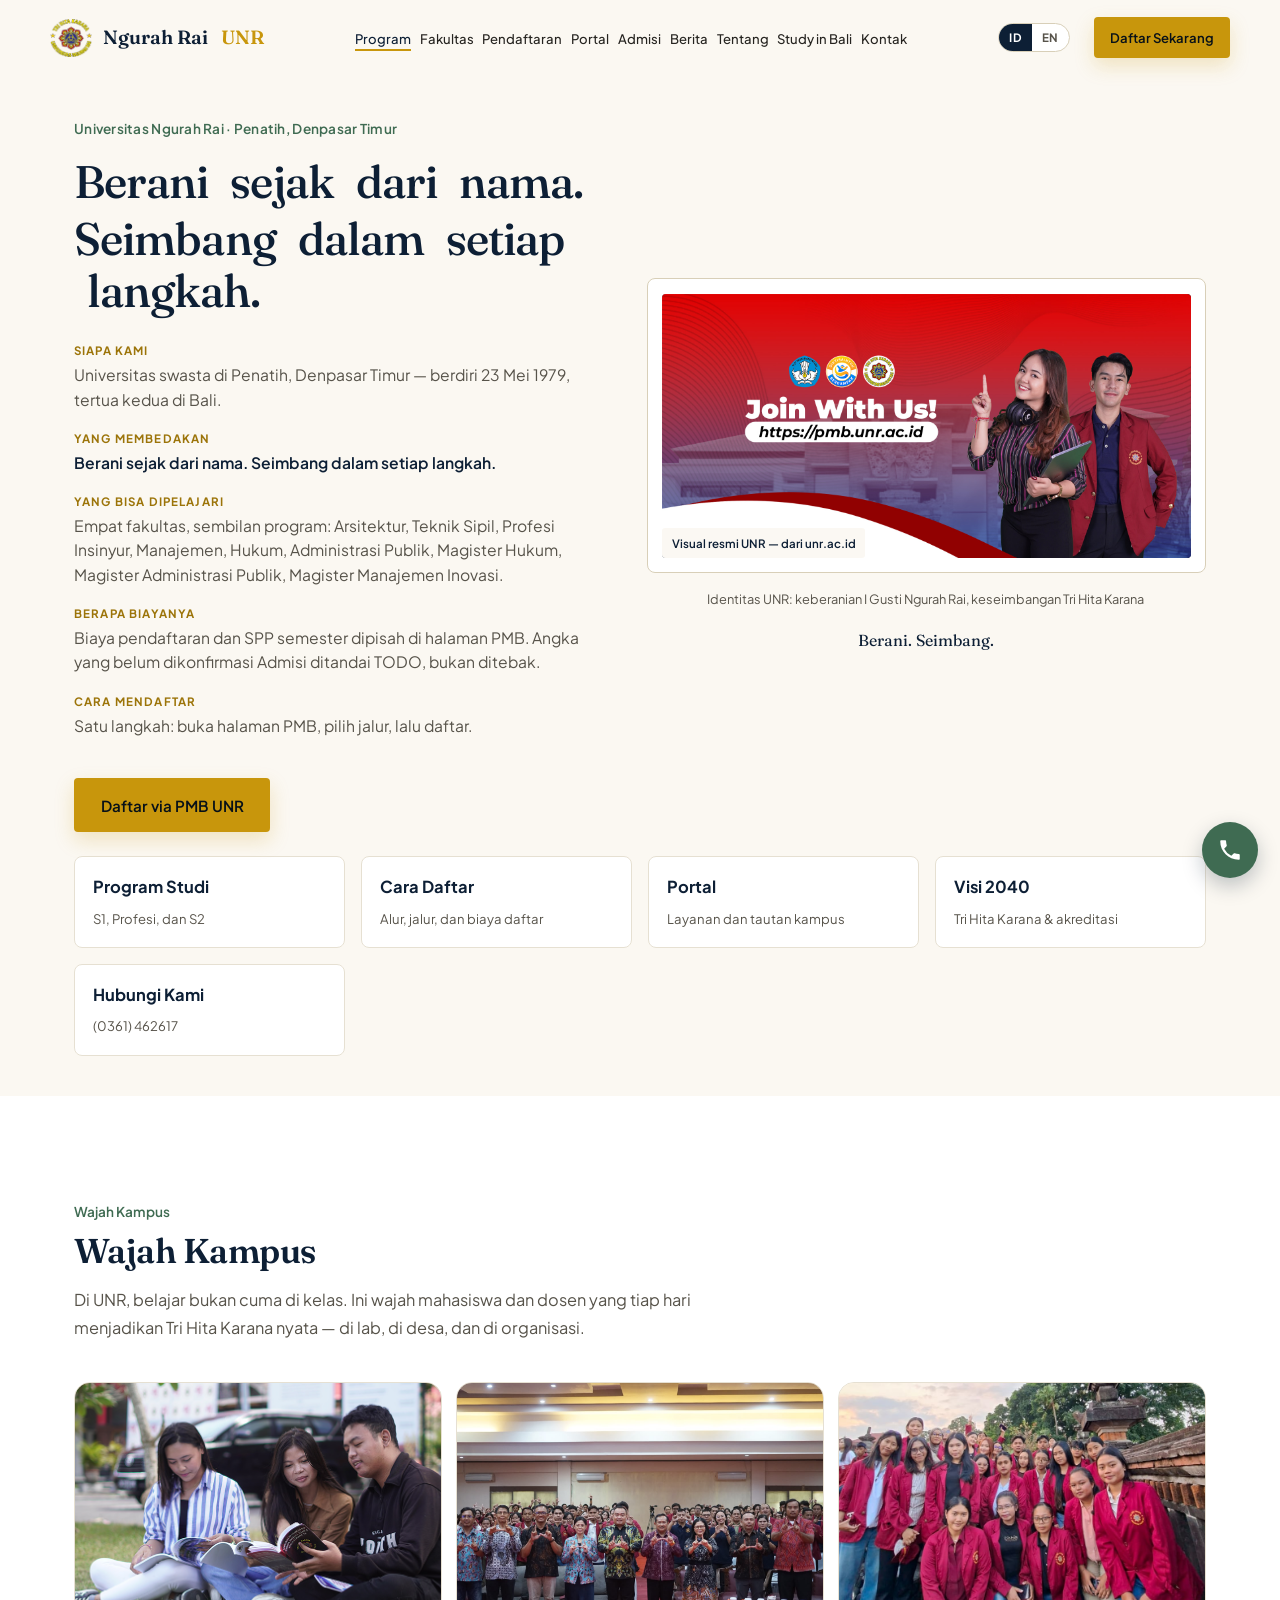
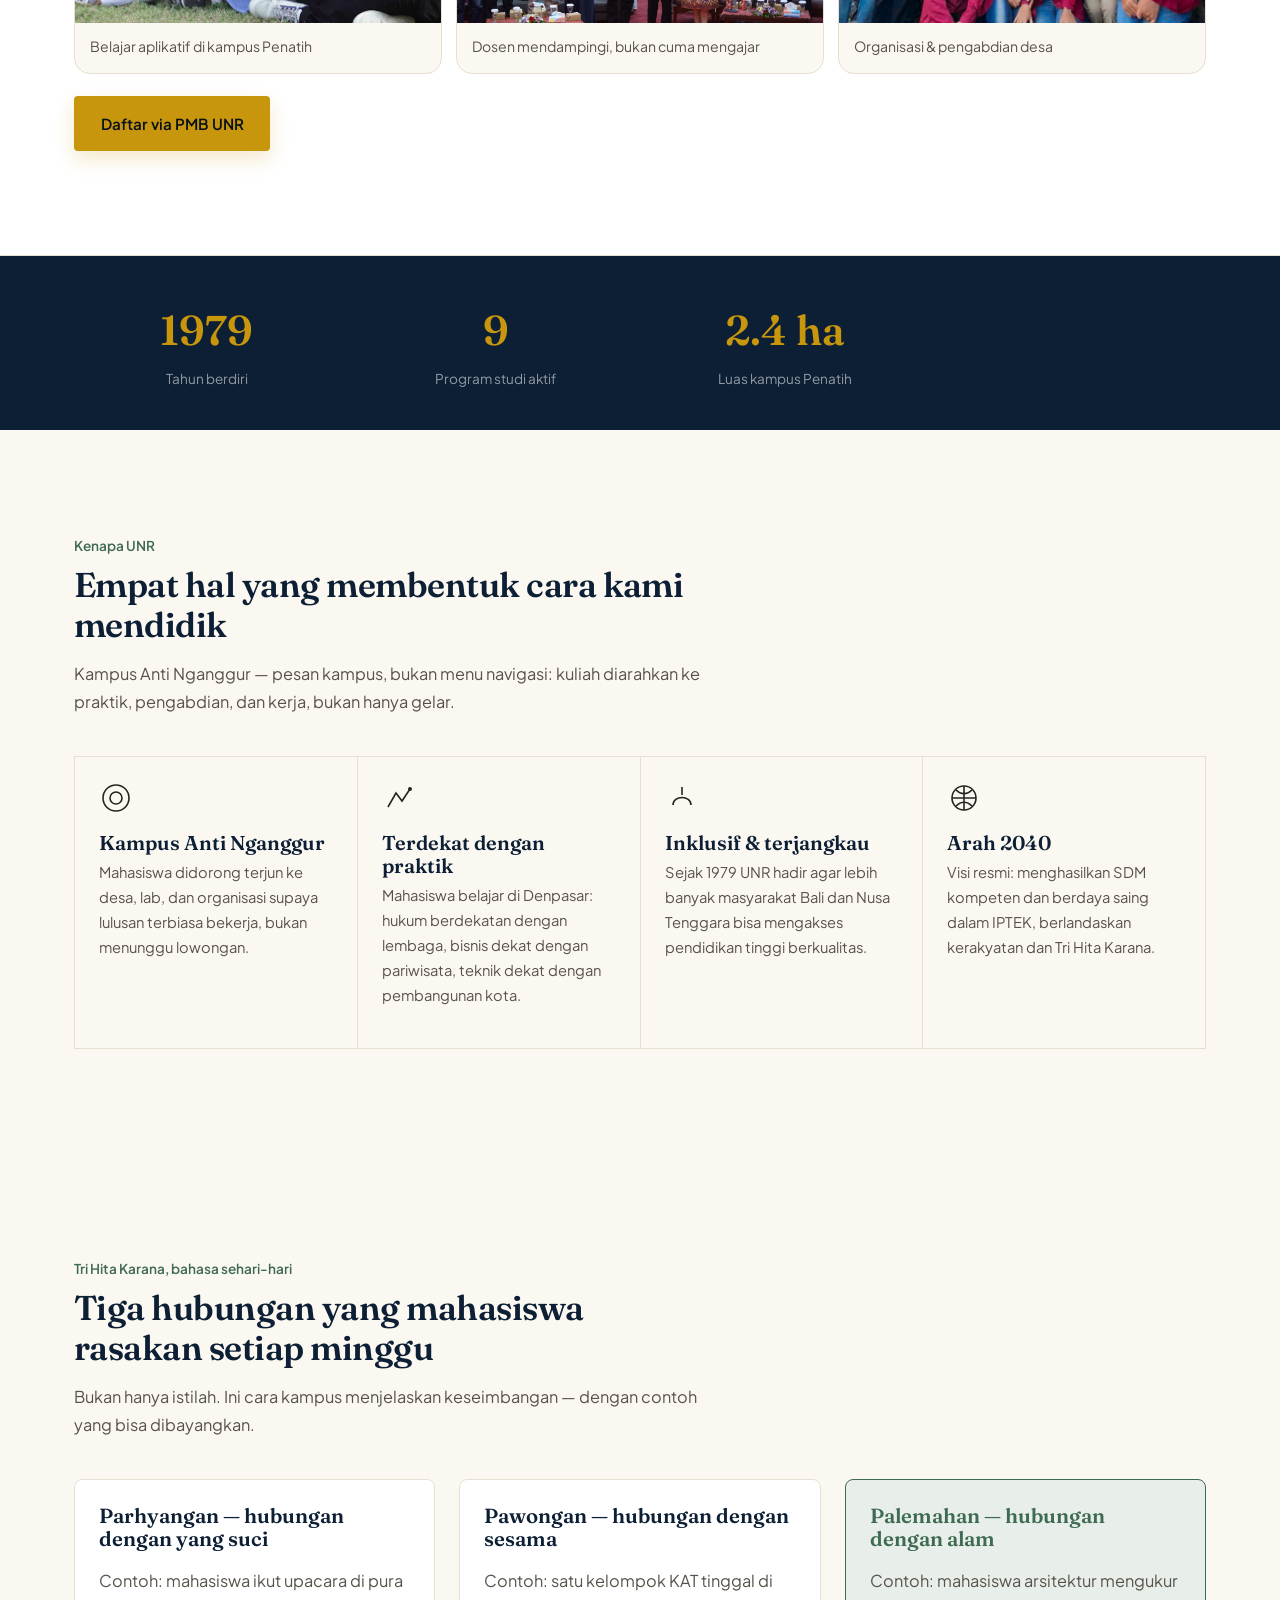
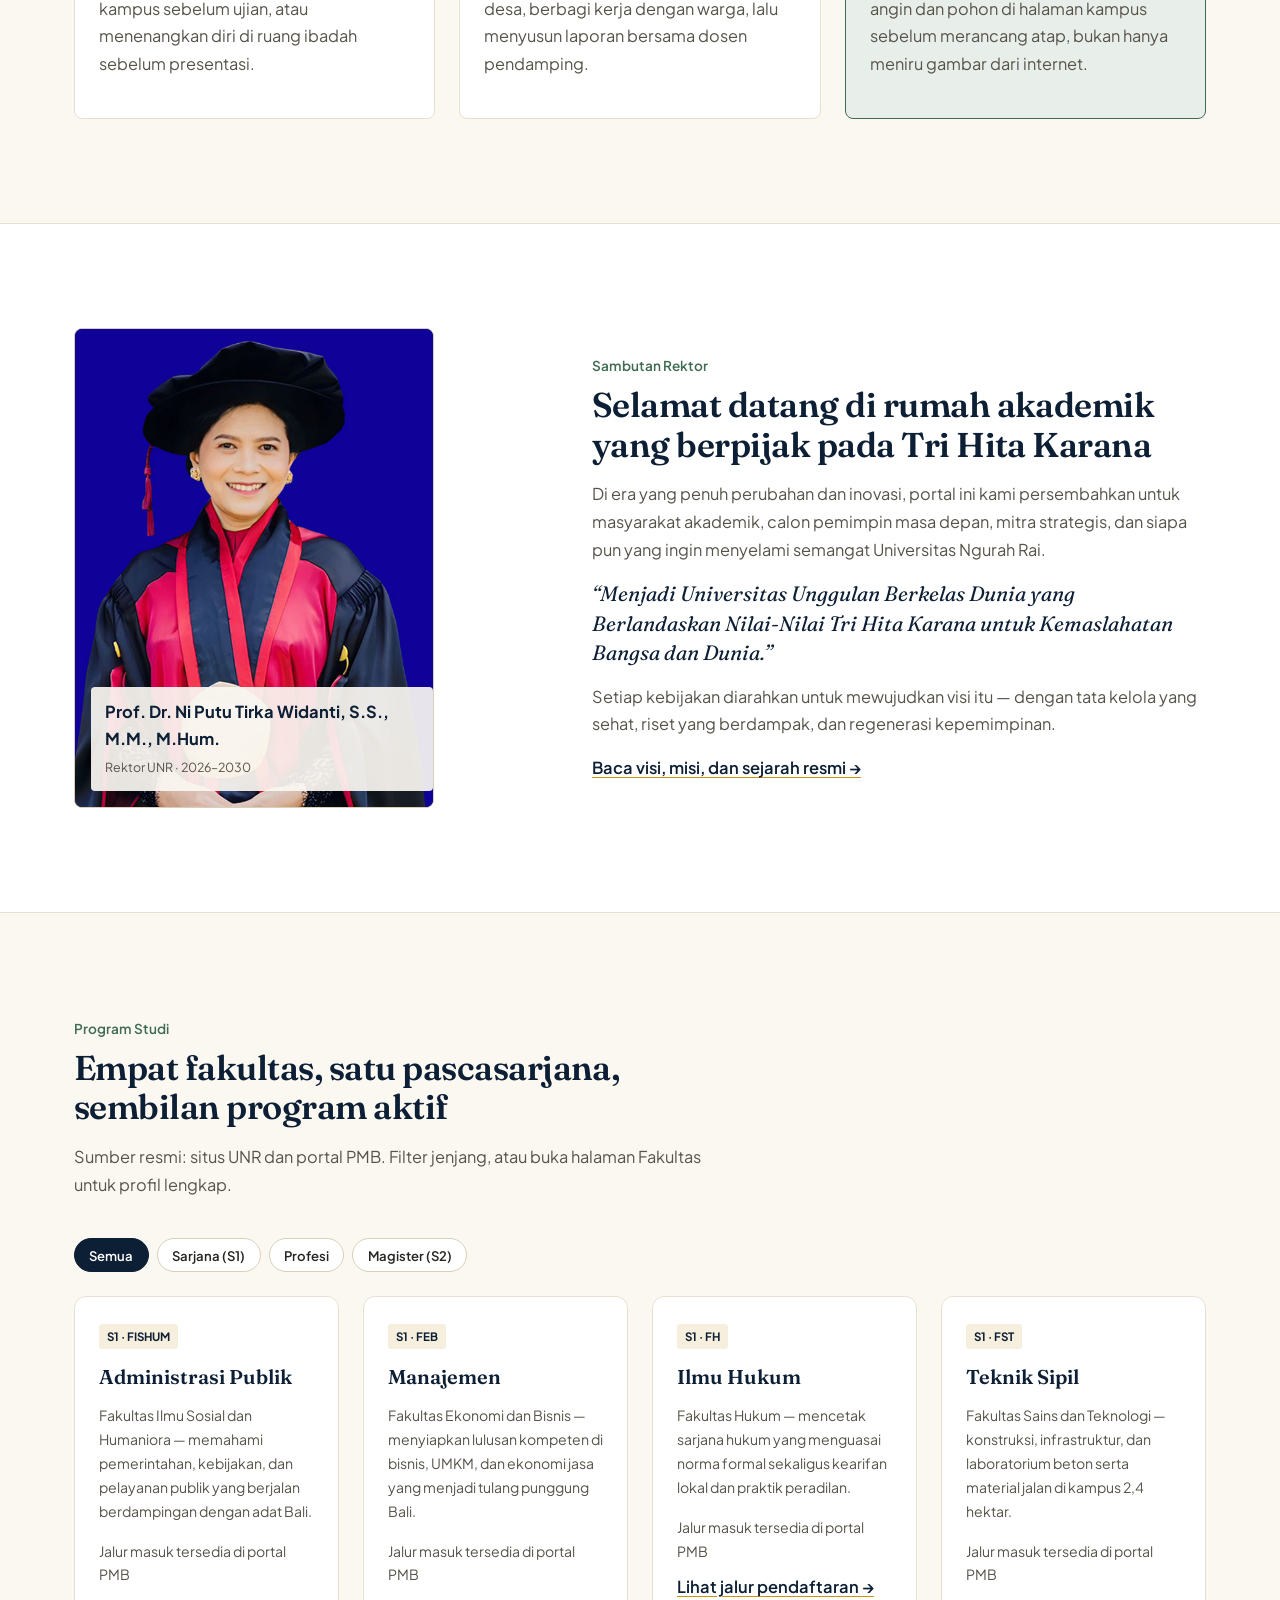
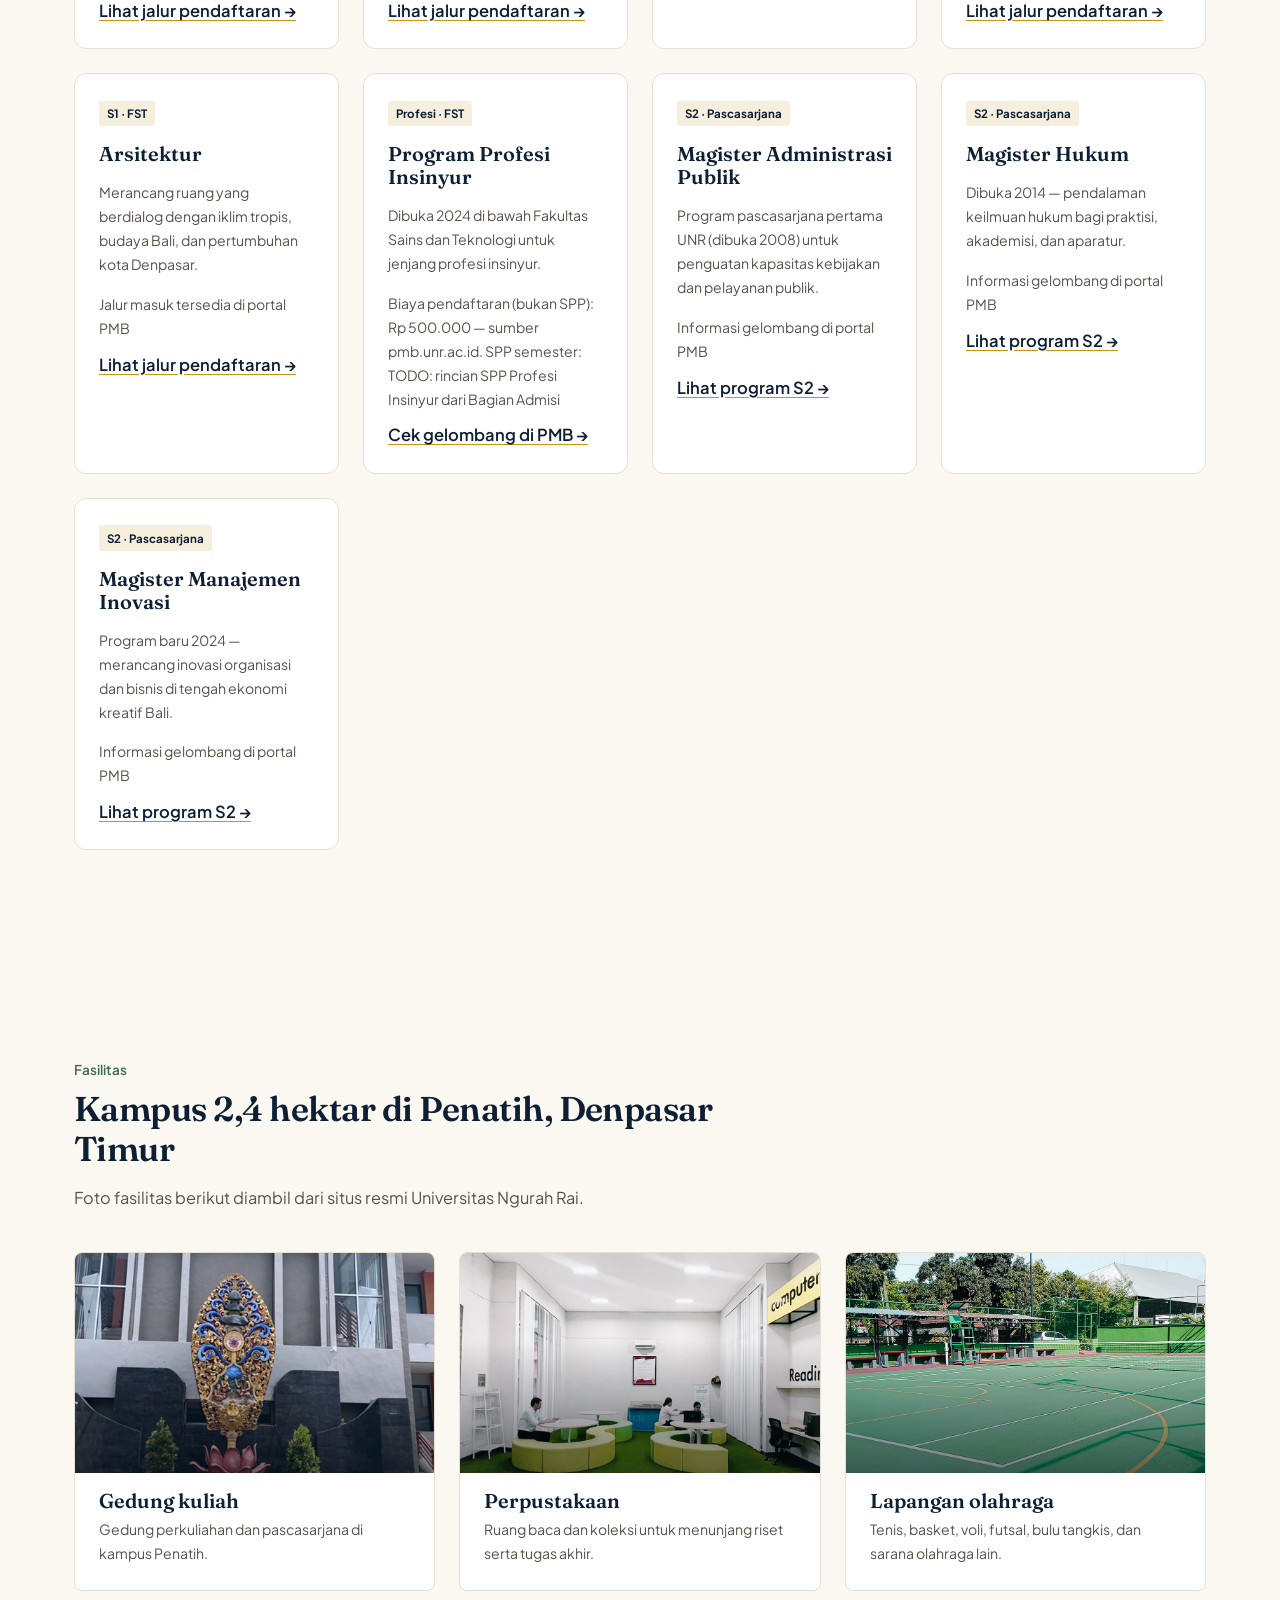
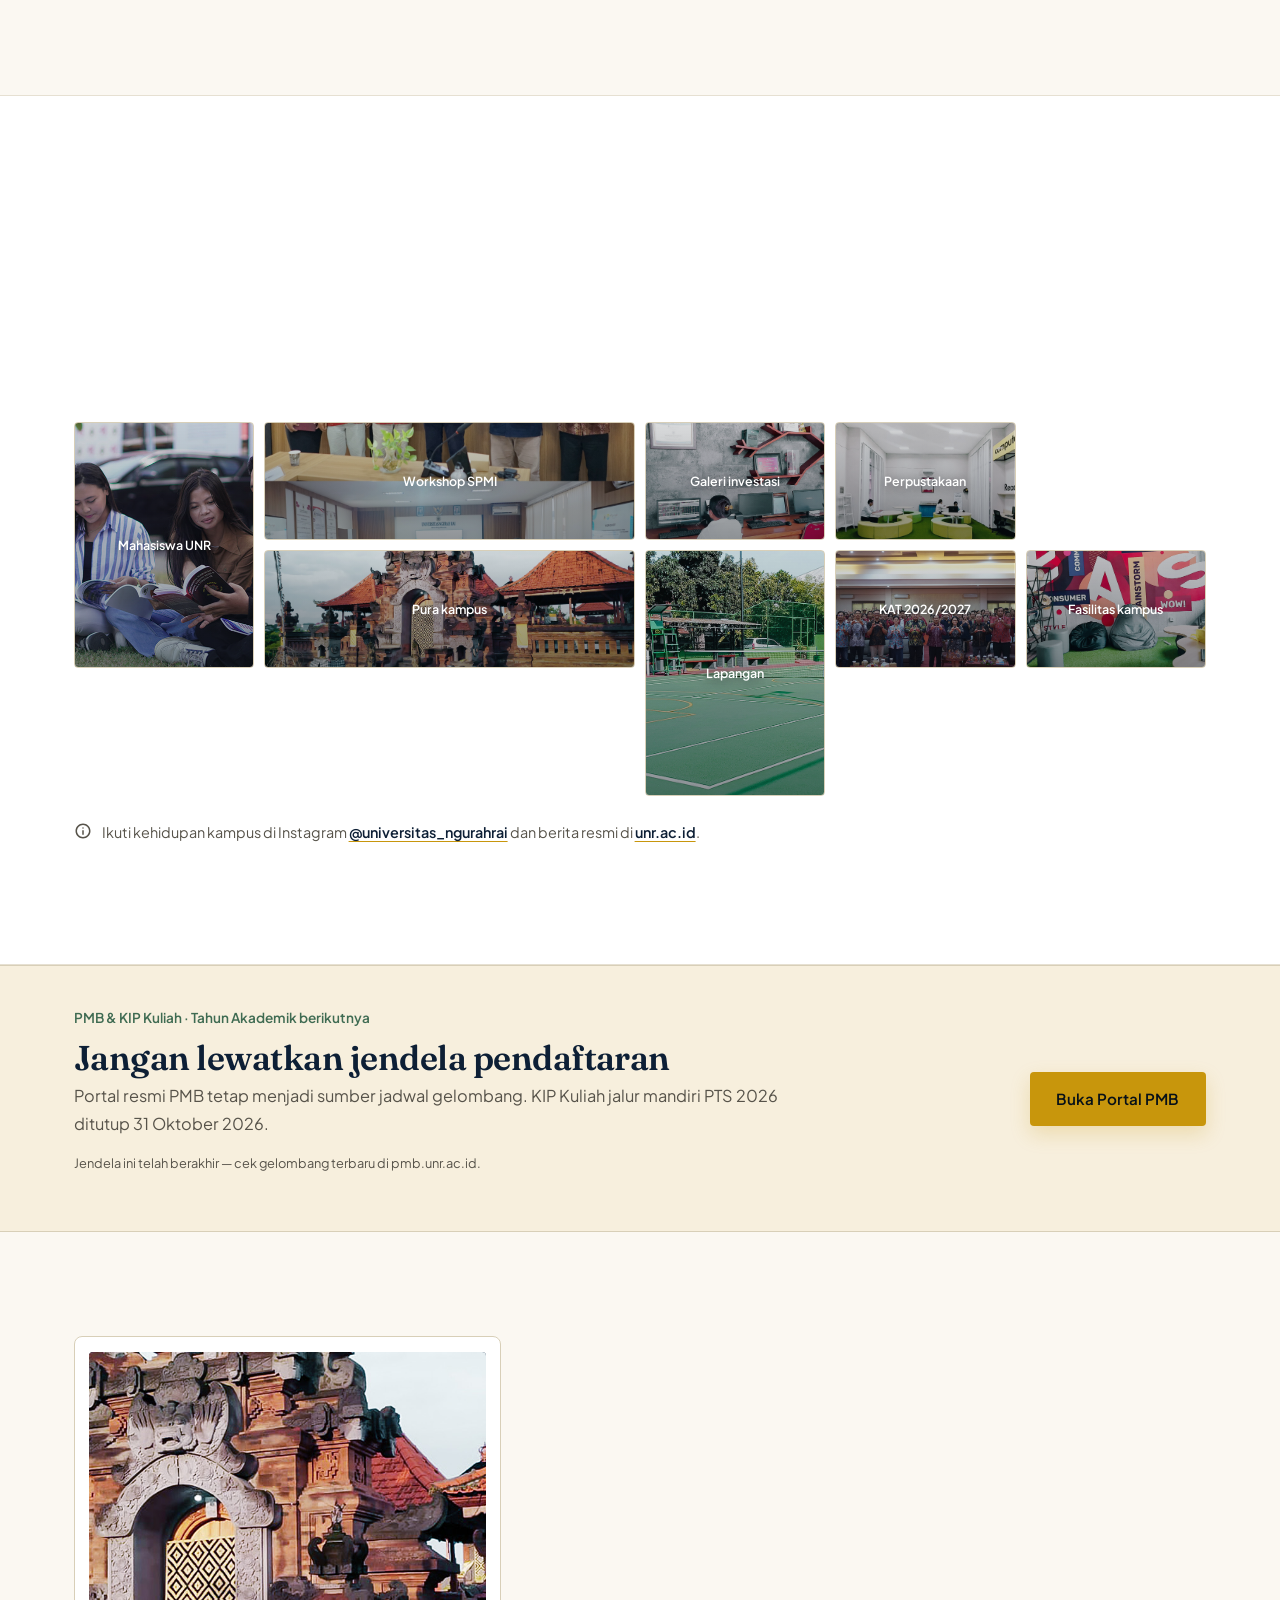
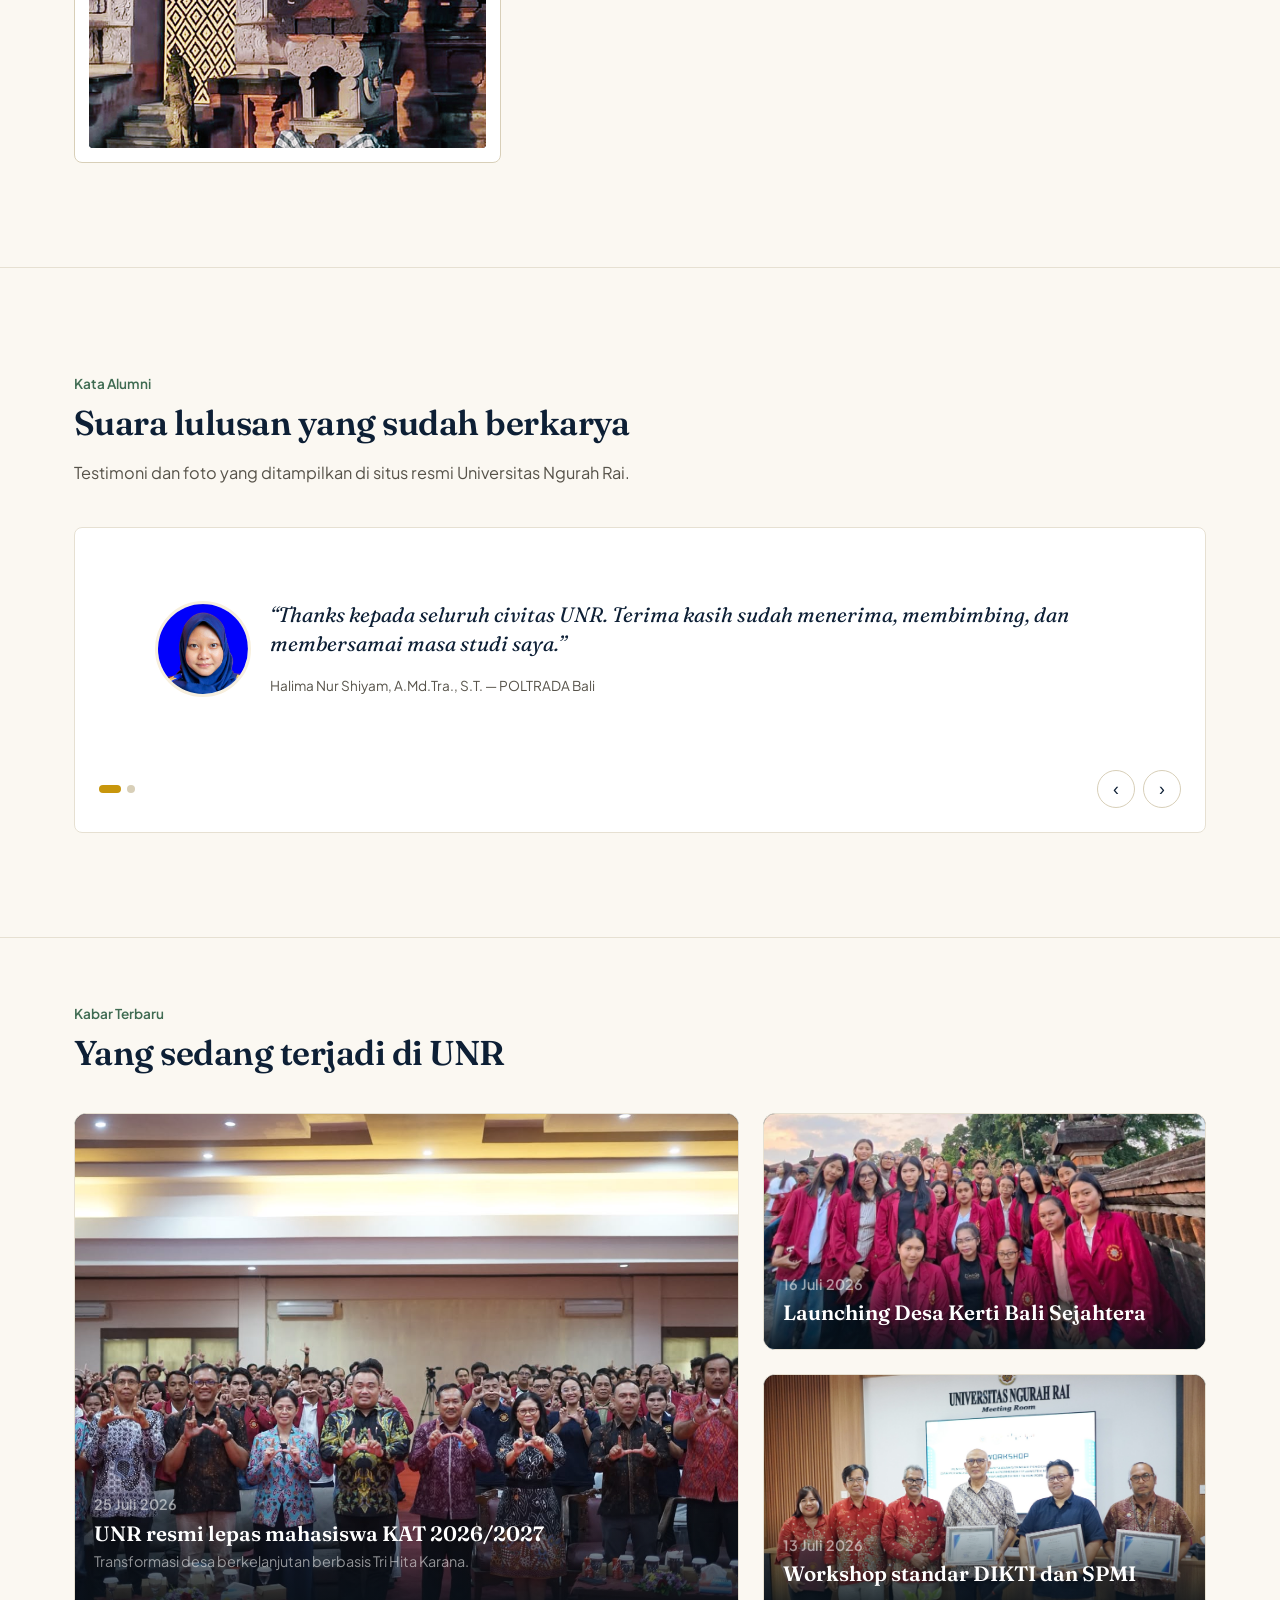
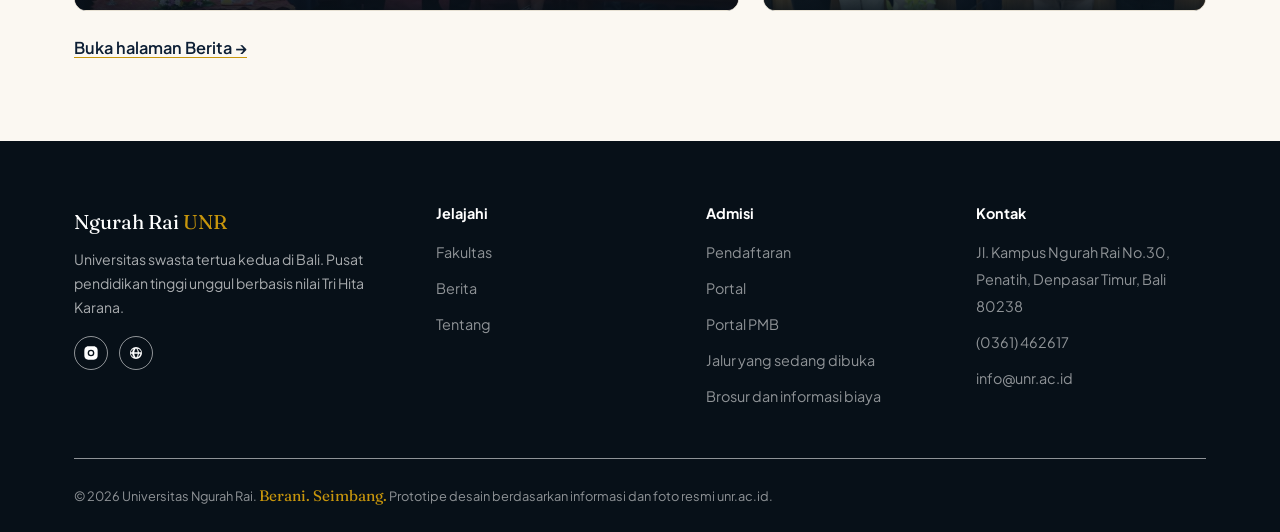
==== commit 824dc197: "fix: tighten header layout and hero title lines Use a grid nav bar so links no longer overlap the wo" ====
--- a/index.html
+++ b/index.html
@@ -68,10 +68,14 @@
       <div data-reveal>
         <p class="hero-eyebrow" data-i18n="hero.eyebrow">Universitas Ngurah Rai · Penatih, Denpasar Timur</p>
         <h1 data-hero-title>
-          <span class="hero-word">Berani</span> <span class="hero-word">sejak</span>
-          <span class="hero-word">dari</span> <span class="hero-word">nama.</span><br>
-          <span class="hero-word">Seimbang</span> <span class="hero-word">dalam</span>
-          <span class="hero-word">setiap</span> <span class="hero-word">langkah.</span>
+          <span class="hero-title-line">
+            <span class="hero-word">Berani</span> <span class="hero-word">sejak</span>
+            <span class="hero-word">dari</span> <span class="hero-word">nama.</span>
+          </span>
+          <span class="hero-title-line">
+            <span class="hero-word">Seimbang</span> <span class="hero-word">dalam</span>
+            <span class="hero-word">setiap</span> <span class="hero-word">langkah.</span>
+          </span>
         </h1>
         <dl class="hero-answers">
           <div>
--- a/assets/style.css
+++ b/assets/style.css
@@ -158,19 +158,31 @@
   box-shadow: 0 4px 16px var(--shadow-navy);
 }
 .nav-row {
-  display: flex;
+  display: grid;
+  grid-template-columns: auto minmax(0, 1fr) auto;
   align-items: center;
-  justify-content: space-between;
-  gap: 0.75rem;
+  column-gap: clamp(0.65rem, 2vw, 1.15rem);
+  row-gap: 0.35rem;
   padding: 1.05rem 0;
   min-width: 0;
 }
-.brand { min-width: 0; flex: 0 1 auto; }
+.site-header nav {
+  min-width: 0;
+  justify-self: center;
+}
 .brand {
   display: flex;
   align-items: center;
   gap: 0.7rem;
   text-decoration: none;
+  flex-shrink: 0;
+  justify-self: start;
+  position: relative;
+  z-index: 2;
+}
+.nav-cta {
+  justify-self: end;
+  flex-shrink: 0;
 }
 .brand-logo {
   width: 42px;
@@ -214,21 +226,32 @@
 .nav-links {
   display: flex;
   align-items: center;
-  gap: var(--space-4);
+  justify-content: center;
+  flex-wrap: wrap;
+  gap: 0.35rem 0.55rem;
   list-style: none;
-  margin: 0; padding: 0;
+  margin: 0;
+  padding: 0;
+  max-width: 100%;
 }
 .nav-links a {
   text-decoration: none;
   color: var(--ink);
-  font-size: 0.93rem;
+  font-size: 0.82rem;
   font-weight: 500;
-  padding-bottom: 3px;
+  line-height: 1.25;
+  white-space: nowrap;
+  padding-bottom: 2px;
   border-bottom: 2px solid transparent;
   transition: border-color 0.15s ease, color 0.15s ease;
 }
 .nav-links a:hover, .nav-links a.active { border-color: var(--gold); color: var(--navy); }
 .nav-cta { display: flex; align-items: center; gap: var(--space-3); }
+.nav-cta .btn-primary {
+  font-size: 0.82rem;
+  padding: 0.55rem 0.95rem;
+  white-space: nowrap;
+}
 .nav-toggle {
   display: none;
   background: var(--paper);
@@ -257,6 +280,14 @@
 .nav-overlay.is-on { display: block; }
 
 @media (max-width: 1100px) {
+  .nav-row {
+    display: flex;
+    justify-content: space-between;
+    column-gap: 0.75rem;
+  }
+  .site-header nav {
+    justify-self: auto;
+  }
   .site-header {
     z-index: 210;
     background: var(--cream);
@@ -275,6 +306,8 @@
     width: min(84vw, 360px);
     flex-direction: column;
     align-items: flex-start;
+    justify-content: flex-start;
+    flex-wrap: nowrap;
     background: var(--paper);
     padding: 5.4rem 1.6rem 2rem;
     gap: 0.15rem;
@@ -296,6 +329,7 @@
   .nav-links a {
     font-size: 1.12rem;
     width: 100%;
+    white-space: normal;
     padding: 0.85rem 0.2rem;
     color: var(--navy);
     border-bottom: 1px solid var(--line);
@@ -329,7 +363,18 @@
   letter-spacing: 0.02em;
   margin-bottom: var(--space-2);
 }
-.hero h1 { max-width: 16ch; font-size: clamp(1.75rem, 4.2vw, 3.05rem); }
+.hero h1 {
+  max-width: min(13.5em, 100%);
+  font-size: clamp(1.85rem, 3.6vw, 2.85rem);
+  line-height: 1.14;
+  letter-spacing: -0.02em;
+}
+.hero-title-line {
+  display: block;
+}
+.hero-title-line + .hero-title-line {
+  margin-top: 0.12em;
+}
 .hero-lead { font-size: 1.05rem; max-width: 46ch; }
 .hero-actions { display: flex; gap: var(--space-2); margin-top: var(--space-3); flex-wrap: wrap; }
 .hero-meta {
@@ -511,7 +556,7 @@
 @media (max-width: 900px) {
   .hero-grid { grid-template-columns: 1fr; }
   .hero-visual { max-width: none; width: 100%; }
-  .hero h1 { max-width: 20ch; }
+  .hero h1 { max-width: min(13.5em, 100%); }
   .hero-visual .photo-placeholder { aspect-ratio: 2 / 1; }
 }
 
@@ -1837,16 +1882,22 @@
 }
 
 /* Master-spec components */
-.hero-answers { display: grid; gap: var(--space-2); margin: var(--space-3) 0; }
+.hero-answers { display: grid; gap: 1.05rem; margin: var(--space-3) 0 var(--space-4); }
 .hero-answers dt {
-  font-size: 0.78rem;
-  letter-spacing: 0.08em;
+  font-size: 0.72rem;
+  letter-spacing: 0.1em;
   text-transform: uppercase;
-  font-weight: 600;
+  font-weight: 700;
   color: var(--gold-deep);
+  margin: 0 0 0.2rem;
+}
+.hero-answers dd {
   margin: 0;
-}
-.hero-answers dd { margin: 0.15rem 0 0; color: var(--ink-soft); max-width: 48ch; }
+  color: var(--ink-soft);
+  max-width: 48ch;
+  font-size: 0.98rem;
+  line-height: 1.55;
+}
 .hero-answers .position-line { color: var(--navy); font-weight: 600; }
 .fee-split { display: grid; gap: var(--space-2); grid-template-columns: 1fr; }
 .fee-split article {
